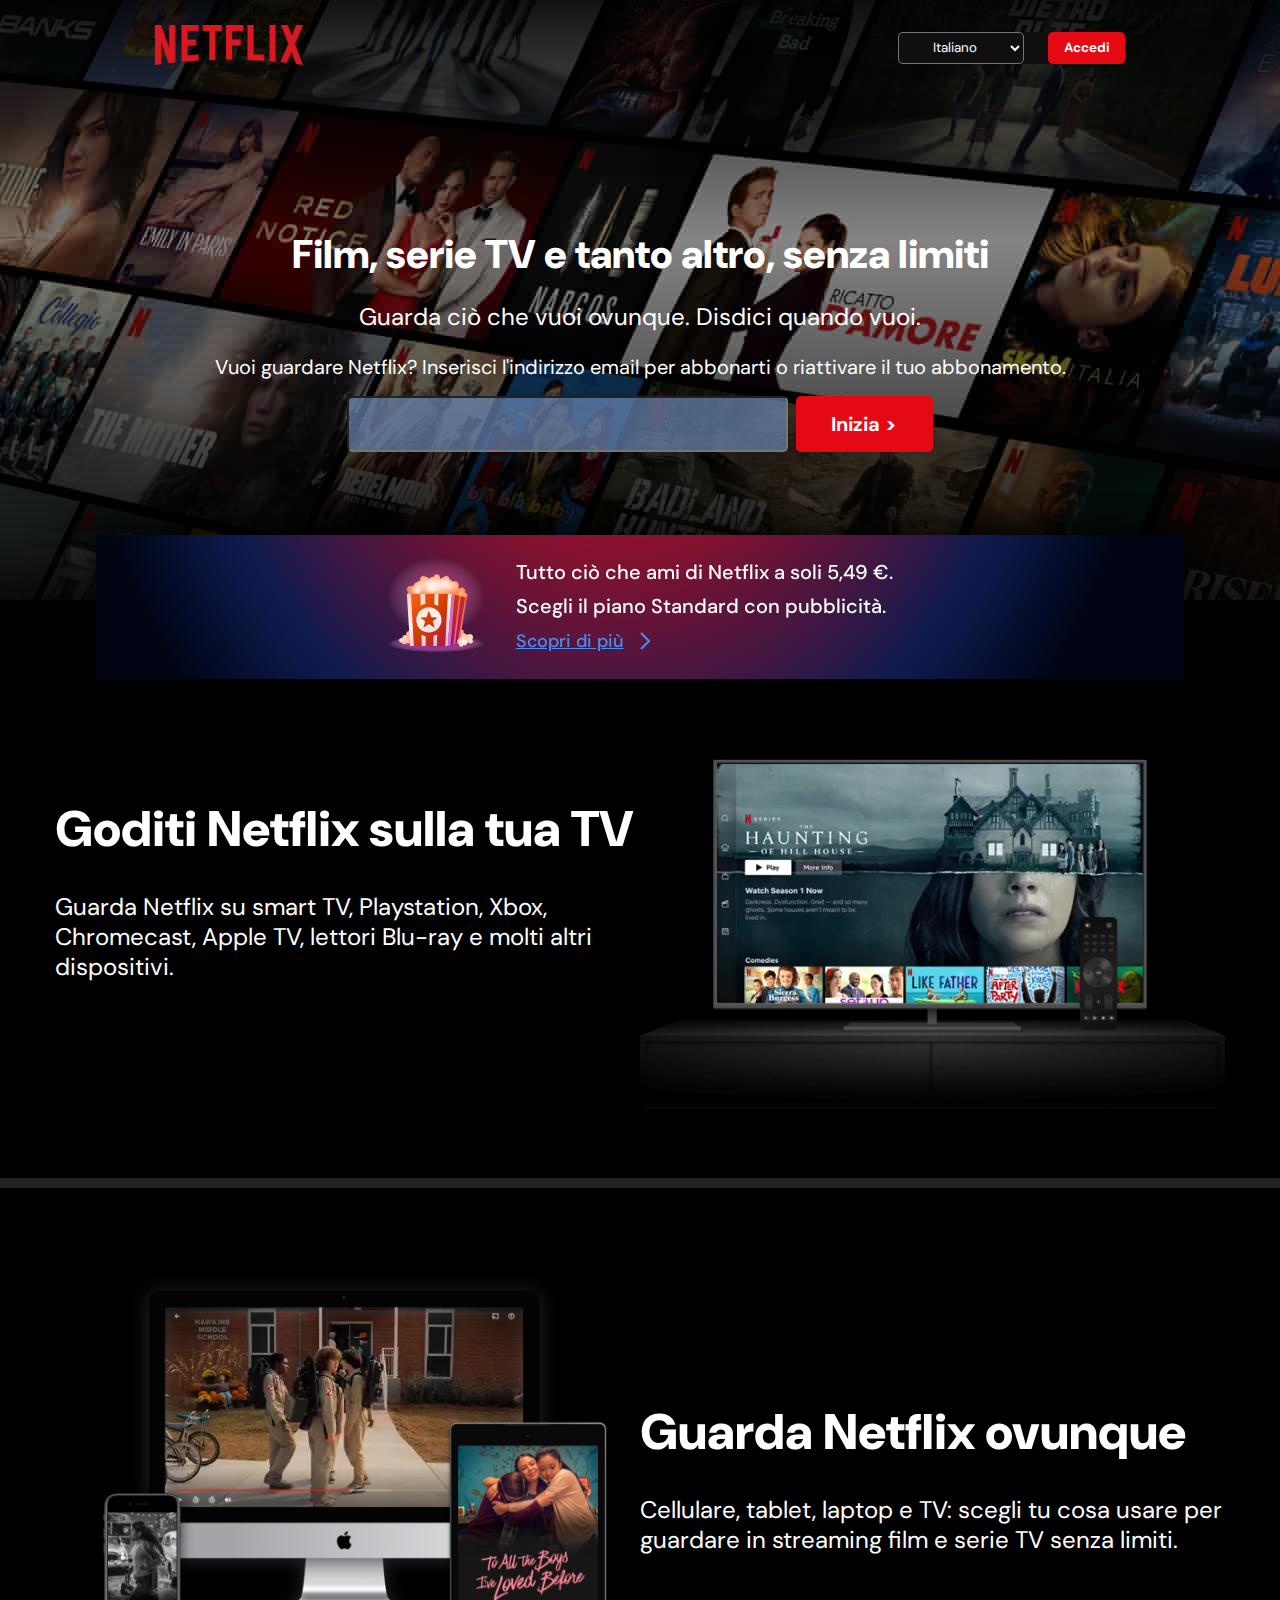
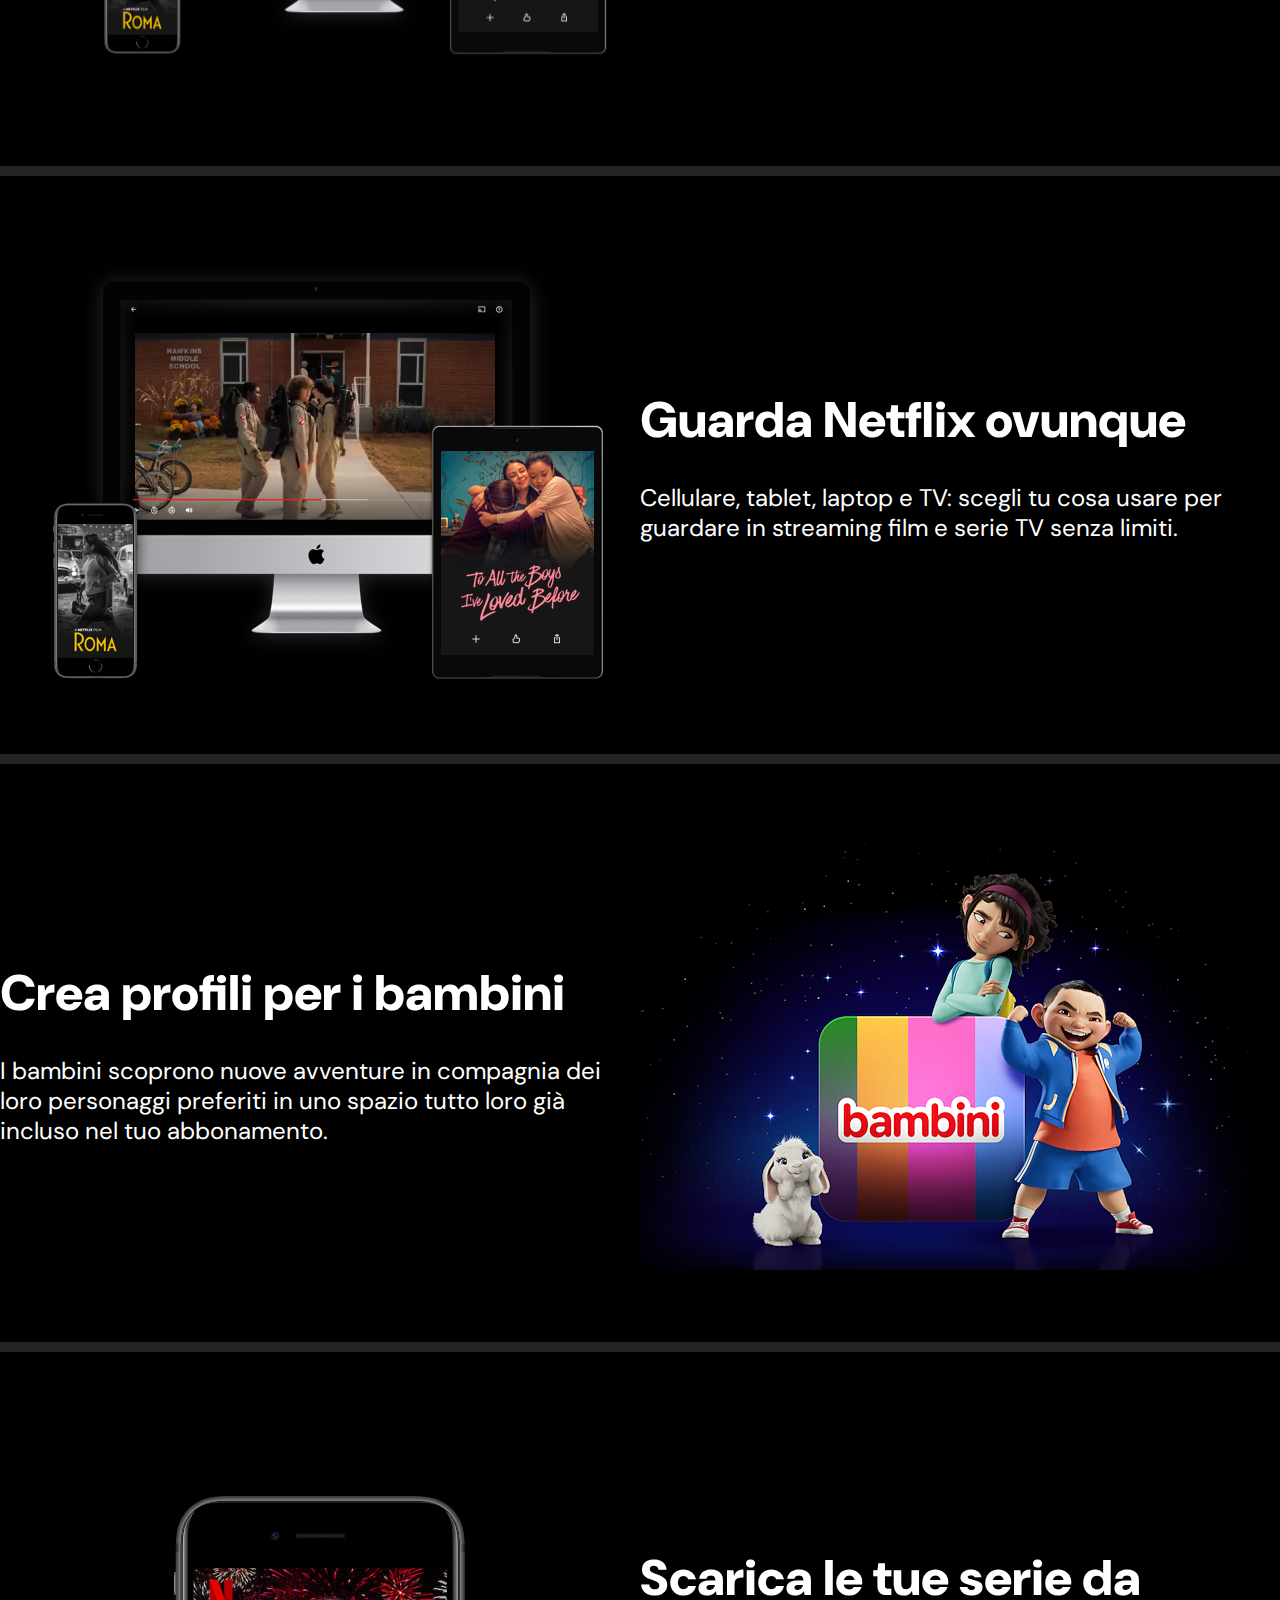
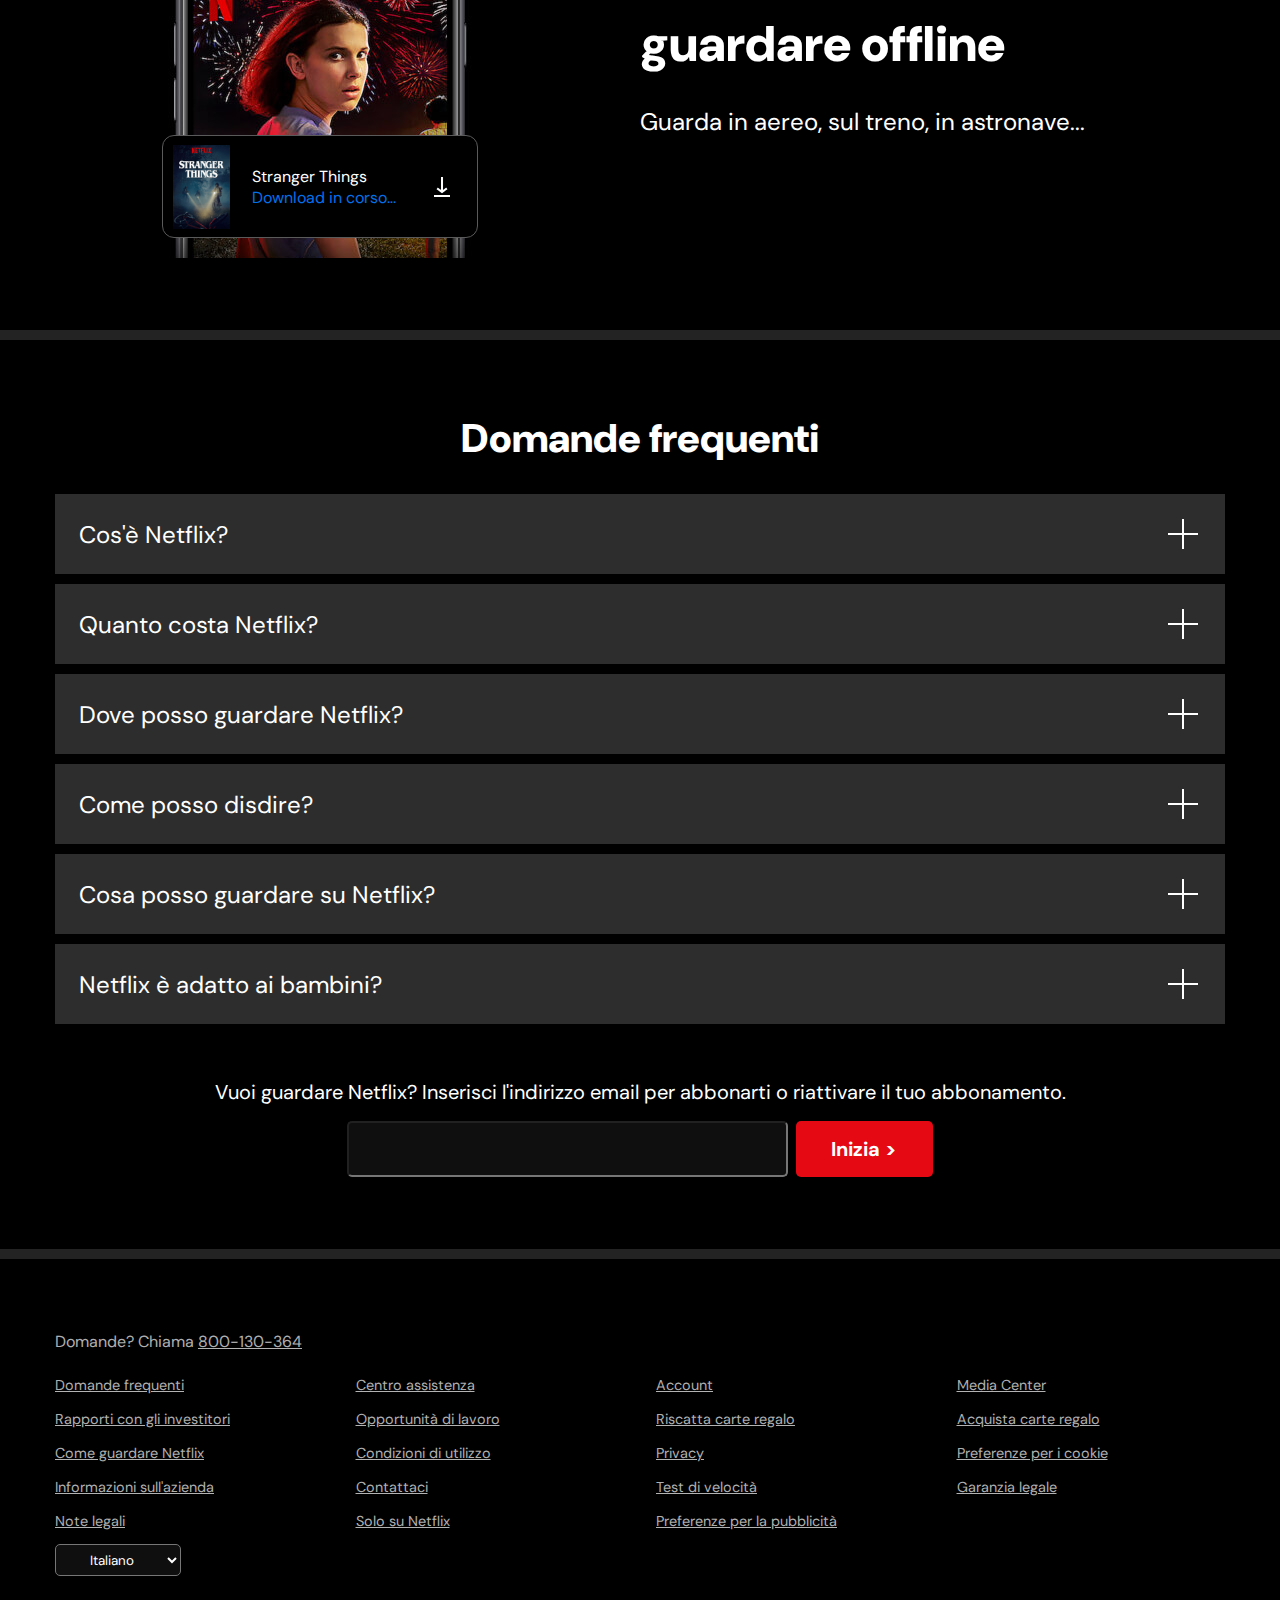
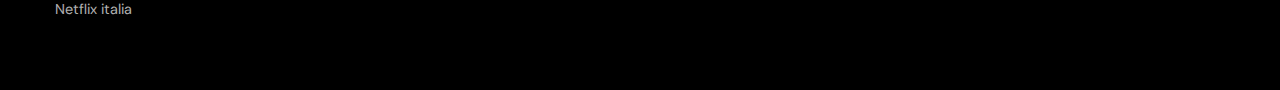
==== index.html @ 5d09c91f "Merge branch 'Develop' into gabriele" ====
<!DOCTYPE html>
<html lang="en">

<head>
  <meta charset="UTF-8" />
  <meta name="viewport" content="width=device-width, initial-scale=1.0" />
  <title>Document</title>
  <link rel="stylesheet" href="./css/index.css" />
  <link rel="stylesheet"
    href="https://fonts.googleapis.com/css2?family=Material+Symbols+Outlined:opsz,wght,FILL,GRAD@20..48,100..700,0..1,-50..200" />
</head>

<body>
  <header class="h600">
    <div class="overlay">
      <nav>
        <div class="nav row flex mAuto p-top transparent justify-center">
          <div class="container nav flex justify-between transparent">
            <div class="nav__logo transparent">
              <img src="./assets/imgs/Netflix_2015_logo.svg.png" alt="Logo" class="transparent" />
            </div>
            <div class="nav__btn-actions flex align-center transparent">
              <form action="" class="flex transparent bg-input">
                <div class="flex align-center">
                  <select name="language" id="lg"
                    class="txtWht form border-rounded select flex justify-center align-center bg-input">
                    <option class="bg-wht reverse-color" value="ita">
                      Italiano
                    </option>
                    <option class="bg-wht reverse-color" value="eng">
                      English
                    </option>
                  </select>
                </div>
                <button
                  class="btn-action primary-color txt-bold border-rounded txt-center flex align-center justify-center txtWht">
                  Accedi
                </button>
              </form>
            </div>
          </div>
        </div>
      </nav>

      <div class="row maxh">
        <div class="row transparent mbot60">
          <div class="row container flex column transparent txt-center container-title">
            <h1 class="transparent main-title">
              Film, serie TV e tanto altro, senza limiti
            </h1>
            <h3 class="transparent h3 mtop25">
              Guarda ciò che vuoi ovunque. Disdici quando vuoi.
            </h3>

            <div class="transparent">
              <p class="transparent p mtop25">
                Vuoi guardare Netflix? Inserisci l'indirizzo email per
                abbonarti o riattivare il tuo abbonamento.
              </p>
              <form action="" class="transparent flex justify-center mtop16">
                <input type="email" name="" class="input-mail border-rounded" />
                <button
                  class="button primary-color txt-bold border-rounded txt-center flex align-center justify-center txtWht">
                  Inizia >
                </button>
              </form>
            </div>
          </div>
        </div>
      </div>
    </div>
    <div class="banner">
      <svg width="96" height="96" fill="none">
        <path
          d="M48 95.213c26.51 0 48-3.875 48-8.656 0-4.78-21.49-8.655-48-8.655S0 81.777 0 86.557c0 4.78 21.49 8.656 48 8.656Z"
          fill="url(#a)"></path>
        <path
          d="M48 77.115c26.51 0 48-17.087 48-38.164C96 17.873 74.51.787 48 .787S0 17.874 0 38.95s21.49 38.164 48 38.164Z"
          fill="url(#b)"></path>
        <path fill-rule="evenodd" clip-rule="evenodd"
          d="M75.376 75.624a2.36 2.36 0 1 0-2.817 1.408c-.062.157-.107.32-.134.486a3.15 3.15 0 0 0-1.161 4.298 3.146 3.146 0 0 0 4.297 1.161 3.148 3.148 0 0 0 4.927 2.228 2.36 2.36 0 1 0 3.662-2.809 3.148 3.148 0 0 0-4.448-4.447 2.355 2.355 0 0 0-2.67-.669 2.365 2.365 0 0 0-1.656-1.656Zm-50.983 1.49c0 .31-.044.619-.134.915a4.328 4.328 0 1 1-3.256 7.922 2.743 2.743 0 0 1-1.724.606c-.477.001-.946-.123-1.36-.358a1.966 1.966 0 0 1-3.74-.569 2.36 2.36 0 1 1-.013-4.445 3.148 3.148 0 0 1 4.07-3.145 3.148 3.148 0 1 1 6.157-.925Z"
          fill="url(#c)"></path>
        <path fill-rule="evenodd" clip-rule="evenodd"
          d="M51.934 20.459c0 .388-.07.76-.198 1.102.234.114.452.256.65.422a3.146 3.146 0 0 1 3.102-1.498 3.147 3.147 0 0 1 5.888 1.646 3.154 3.154 0 0 1 1.953 1.498c.783.095 1.501.48 2.013 1.078a3.935 3.935 0 0 1 4.868 5.726c.559.375.983.918 1.212 1.552a3.148 3.148 0 0 1 5.26 3.445 3.147 3.147 0 1 1-3.08 4.701H24.392v-1.208a3.148 3.148 0 0 1-4.346-4.217 3.148 3.148 0 0 1 3.478-5.215 3.142 3.142 0 0 1 2.442-1.164 3.147 3.147 0 0 1 3.554-3.122 3.147 3.147 0 0 1 3.18-1.568 3.147 3.147 0 0 1 4.803-3.954 3.15 3.15 0 0 1 3.238 2.094c.41-.276.88-.45 1.371-.51a3.147 3.147 0 0 1 3.597-1.478 3.148 3.148 0 0 1 6.224.67Z"
          fill="url(#d)"></path>
        <path opacity="0.6" d="M46.033 36.984a7.475 7.475 0 1 0 0-14.951 7.475 7.475 0 0 0 0 14.95Z" fill="url(#e)">
        </path>
        <path opacity="0.6" d="M43.672 32.262a5.115 5.115 0 1 0 0-10.23 5.115 5.115 0 0 0 0 10.23Z" fill="url(#f)">
        </path>
        <path opacity="0.6" d="M42.098 36.197a5.115 5.115 0 1 0 0-10.23 5.115 5.115 0 0 0 0 10.23Z" fill="url(#g)">
        </path>
        <path opacity="0.6" d="M27.148 38.557a5.115 5.115 0 1 0 0-10.23 5.115 5.115 0 0 0 0 10.23Z" fill="url(#h)">
        </path>
        <path opacity="0.6" d="M30.295 36.197a5.115 5.115 0 1 0 0-10.23 5.115 5.115 0 0 0 0 10.23Z" fill="url(#i)">
        </path>
        <path opacity="0.6" d="M30.295 37.77a2.754 2.754 0 1 0 0-5.508 2.754 2.754 0 0 0 0 5.508Z" fill="url(#j)">
        </path>
        <path opacity="0.2" d="M73.574 36.197a2.754 2.754 0 1 0 0-5.508 2.754 2.754 0 0 0 0 5.508Z" fill="url(#k)">
        </path>
        <path opacity="0.2" d="M76.721 39.344a1.967 1.967 0 1 0 0-3.934 1.967 1.967 0 0 0 0 3.934Z" fill="url(#l)">
        </path>
        <path opacity="0.3" d="M72.787 40.131a3.541 3.541 0 1 0 0-7.082 3.541 3.541 0 0 0 0 7.082Z" fill="url(#m)">
        </path>
        <path opacity="0.2" d="M58.623 24.393a2.754 2.754 0 1 0 0-5.508 2.754 2.754 0 0 0 0 5.508Z" fill="url(#n)">
        </path>
        <path opacity="0.2" d="M48.393 21.246a1.967 1.967 0 1 0 0-3.935 1.967 1.967 0 0 0 0 3.935Z" fill="url(#o)">
        </path>
        <path opacity="0.2" d="M35.016 23.607a1.967 1.967 0 1 0 0-3.935 1.967 1.967 0 0 0 0 3.935Z" fill="url(#p)">
        </path>
        <path opacity="0.2" d="M61.77 33.05a5.115 5.115 0 1 0 0-10.23 5.115 5.115 0 0 0 0 10.23Z" fill="url(#q)"></path>
        <path opacity="0.6" d="M57.05 31.475a5.115 5.115 0 1 0 0-10.229 5.115 5.115 0 0 0 0 10.23Z" fill="url(#r)">
        </path>
        <path opacity="0.2" d="M59.41 33.836a5.115 5.115 0 1 0 0-10.23 5.115 5.115 0 0 0 0 10.23Z" fill="url(#s)">
        </path>
        <path d="M18.885 36.984h44.853l-3.935 51.934h-37.77l-3.148-51.934Z" fill="url(#t)"></path>
        <path d="m71.607 85.77-11.804 3.148 3.935-51.934 14.95 3.934-7.081 44.852Z" fill="url(#u)"></path>
        <path fill-rule="evenodd" clip-rule="evenodd"
          d="m46.33 47.333.254-10.35h-9.388l.104 9.84a16.418 16.418 0 0 0-4.664 1.825l-.327-11.664h-9.407l2.927 51.934h7.943l-.317-11.22a16.431 16.431 0 0 0 4.187 1.453l.105 9.767h7.558l.25-10.101a16.449 16.449 0 0 0 3.675-1.58l-.37 11.681h8.321l2.741-51.934h-9.417l-.388 12.237a16.47 16.47 0 0 0-3.788-1.888Zm16.078 40.89 2.95-.786 5.845-48.488-4.501-1.186-4.294 50.46Zm4.63-1.234 2.317-.618 7.838-45.846-4.375-1.152-5.78 47.616ZM53.507 62.95c0 6.953-5.636 12.59-12.59 12.59s-12.59-5.636-12.59-12.59 5.636-12.59 12.59-12.59 12.59 5.636 12.59 12.59Zm-7.172 6.795L44.64 64.26l4.108-3.047a.39.39 0 0 0-.2-.702 93.591 93.591 0 0 0-5.184-.274l-2.076-5.712a.394.394 0 0 0-.74 0l-2.076 5.712c-1.76.044-3.49.137-5.185.274a.39.39 0 0 0-.198.702l4.107 3.046-1.696 5.485a.394.394 0 0 0 .598.442l4.82-3.281 4.82 3.281a.394.394 0 0 0 .599-.441h-.001Z"
          fill="url(#v)"></path>
        <path opacity="0.4" d="M16.918 82.623a1.967 1.967 0 1 0 0-3.934 1.967 1.967 0 0 0 0 3.934Z" fill="url(#w)">
        </path>
        <path opacity="0.4" d="M13.77 84.984a1.967 1.967 0 1 0 0-3.935 1.967 1.967 0 0 0 0 3.935Z" fill="url(#x)">
        </path>
        <path opacity="0.4" d="M16.131 84.984a1.967 1.967 0 1 0 0-3.935 1.967 1.967 0 0 0 0 3.935Z" fill="url(#y)">
        </path>
        <path opacity="0.4" d="M19.279 86.557a1.967 1.967 0 1 0 0-3.934 1.967 1.967 0 0 0 0 3.934Z" fill="url(#z)">
        </path>
        <path opacity="0.4" d="M82.23 85.77a1.967 1.967 0 1 0 0-3.934 1.967 1.967 0 0 0 0 3.934Z" fill="url(#A)"></path>
        <path opacity="0.4" d="M81.836 82.623a2.36 2.36 0 1 0 0-4.721 2.36 2.36 0 0 0 0 4.721Z" fill="url(#B)"></path>
        <path opacity="0.4" d="M77.902 82.623a2.36 2.36 0 1 0 0-4.721 2.36 2.36 0 0 0 0 4.721Z" fill="url(#C)"></path>
        <path opacity="0.4" d="M75.147 81.836a2.754 2.754 0 1 0 0-5.508 2.754 2.754 0 0 0 0 5.508Z" fill="url(#D)">
        </path>
        <path opacity="0.4" d="M18.492 84.984a2.754 2.754 0 1 0 0-5.509 2.754 2.754 0 0 0 0 5.509Z" fill="url(#E)">
        </path>
        <path fill-rule="evenodd" clip-rule="evenodd"
          d="M73.967 79.475a2.361 2.361 0 0 1 2.36 2.361 3.148 3.148 0 1 1-.88 6.17 2.36 2.36 0 0 1-4.613-.92 2.755 2.755 0 0 1 .773-5.222v-.028a2.36 2.36 0 0 1 2.36-2.36Z"
          fill="url(#F)"></path>
        <defs>
          <radialGradient id="a" cx="0" cy="0" r="1" gradientUnits="userSpaceOnUse"
            gradientTransform="matrix(0 -8.70201 48.2567 0 48 86.604)">
            <stop offset="0.286" stop-color="#7D2889"></stop>
            <stop offset="0.724" stop-color="#FF66D9" stop-opacity="0.41"></stop>
            <stop offset="1" stop-color="#fff" stop-opacity="0"></stop>
          </radialGradient>
          <radialGradient id="b" cx="0" cy="0" r="1" gradientUnits="userSpaceOnUse"
            gradientTransform="matrix(0 -38.3681 48.2567 0 48 39.155)">
            <stop stop-color="#FFCA45"></stop>
            <stop offset="0.453" stop-color="#FF66D9" stop-opacity="0.36"></stop>
            <stop offset="1" stop-color="#fff" stop-opacity="0"></stop>
          </radialGradient>
          <radialGradient id="c" cx="0" cy="0" r="1" gradientUnits="userSpaceOnUse"
            gradientTransform="rotate(180 23.41 39.738) scale(37.7705)">
            <stop offset="0.432" stop-color="#FF8B54"></stop>
            <stop offset="0.76" stop-color="#FFBB8D"></stop>
            <stop offset="1" stop-color="#F9DDD1"></stop>
          </radialGradient>
          <radialGradient id="d" cx="0" cy="0" r="1" gradientUnits="userSpaceOnUse"
            gradientTransform="matrix(0 -10.623 28.257 0 47.607 27.934)">
            <stop offset="0.302" stop-color="#F9DDD1"></stop>
            <stop offset="0.674" stop-color="#FFBB8D"></stop>
            <stop offset="1" stop-color="#FF8B54"></stop>
          </radialGradient>
          <radialGradient id="e" cx="0" cy="0" r="1" gradientUnits="userSpaceOnUse"
            gradientTransform="rotate(90 8.042 37.99) scale(7.03568)">
            <stop offset="0.375" stop-color="#FFF4EB"></stop>
            <stop offset="1" stop-color="#FFF3EB" stop-opacity="0"></stop>
          </radialGradient>
          <radialGradient id="f" cx="0" cy="0" r="1" gradientUnits="userSpaceOnUse"
            gradientTransform="rotate(90 8.112 35.56) scale(4.81389)">
            <stop offset="0.375" stop-color="#FFF4EB"></stop>
            <stop offset="1" stop-color="#FFF3EB" stop-opacity="0"></stop>
          </radialGradient>
          <radialGradient id="g" cx="0" cy="0" r="1" gradientUnits="userSpaceOnUse"
            gradientTransform="rotate(90 5.358 36.74) scale(4.81389)">
            <stop offset="0.375" stop-color="#FFF4EB"></stop>
            <stop offset="1" stop-color="#FFF3EB" stop-opacity="0"></stop>
          </radialGradient>
          <radialGradient id="h" cx="0" cy="0" r="1" gradientUnits="userSpaceOnUse"
            gradientTransform="rotate(90 -3.298 30.445) scale(4.81389)">
            <stop offset="0.375" stop-color="#FFF4EB"></stop>
            <stop offset="1" stop-color="#FFF3EB" stop-opacity="0"></stop>
          </radialGradient>
          <radialGradient id="i" cx="0" cy="0" r="1" gradientUnits="userSpaceOnUse"
            gradientTransform="rotate(90 -.544 30.839) scale(4.81389)">
            <stop offset="0.375" stop-color="#FFF4EB"></stop>
            <stop offset="1" stop-color="#FFF3EB" stop-opacity="0"></stop>
          </radialGradient>
          <radialGradient id="j" cx="0" cy="0" r="1" gradientUnits="userSpaceOnUse"
            gradientTransform="rotate(90 -2.442 32.737) scale(2.59209)">
            <stop offset="0.375" stop-color="#FFF4EB"></stop>
            <stop offset="1" stop-color="#FFF3EB" stop-opacity="0"></stop>
          </radialGradient>
          <radialGradient id="k" cx="0" cy="0" r="1" gradientUnits="userSpaceOnUse"
            gradientTransform="rotate(90 19.985 53.59) scale(2.59209)">
            <stop offset="0.375" stop-color="#FFF4EB"></stop>
            <stop offset="1" stop-color="#FFF3EB" stop-opacity="0"></stop>
          </radialGradient>
          <radialGradient id="l" cx="0" cy="0" r="1" gradientUnits="userSpaceOnUse"
            gradientTransform="rotate(90 19.614 57.107) scale(1.85149)">
            <stop offset="0.375" stop-color="#FFF4EB"></stop>
            <stop offset="1" stop-color="#FFF3EB" stop-opacity="0"></stop>
          </radialGradient>
          <radialGradient id="m" cx="0" cy="0" r="1" gradientUnits="userSpaceOnUse"
            gradientTransform="rotate(90 17.994 54.792) scale(3.33269)">
            <stop offset="0.375" stop-color="#FFF4EB"></stop>
            <stop offset="1" stop-color="#FFF3EB" stop-opacity="0"></stop>
          </radialGradient>
          <radialGradient id="n" cx="0" cy="0" r="1" gradientUnits="userSpaceOnUse"
            gradientTransform="rotate(90 18.41 40.212) scale(2.59209)">
            <stop offset="0.375" stop-color="#FFF4EB"></stop>
            <stop offset="1" stop-color="#FFF3EB" stop-opacity="0"></stop>
          </radialGradient>
          <radialGradient id="o" cx="0" cy="0" r="1" gradientUnits="userSpaceOnUse"
            gradientTransform="rotate(90 14.5 33.894) scale(1.8515)">
            <stop offset="0.375" stop-color="#FFF4EB"></stop>
            <stop offset="1" stop-color="#FFF3EB" stop-opacity="0"></stop>
          </radialGradient>
          <radialGradient id="p" cx="0" cy="0" r="1" gradientUnits="userSpaceOnUse"
            gradientTransform="rotate(90 6.63 28.386) scale(1.85149)">
            <stop offset="0.375" stop-color="#FFF4EB"></stop>
            <stop offset="1" stop-color="#FFF3EB" stop-opacity="0"></stop>
          </radialGradient>
          <radialGradient id="q" cx="0" cy="0" r="1" gradientUnits="userSpaceOnUse"
            gradientTransform="rotate(90 16.768 45.003) scale(4.81389)">
            <stop offset="0.375" stop-color="#FFF4EB"></stop>
            <stop offset="1" stop-color="#FFF3EB" stop-opacity="0"></stop>
          </radialGradient>
          <radialGradient id="r" cx="0" cy="0" r="1" gradientUnits="userSpaceOnUse"
            gradientTransform="rotate(90 15.194 41.855) scale(4.81389)">
            <stop offset="0.375" stop-color="#FFF4EB"></stop>
            <stop offset="1" stop-color="#FFF3EB" stop-opacity="0"></stop>
          </radialGradient>
          <radialGradient id="s" cx="0" cy="0" r="1" gradientUnits="userSpaceOnUse"
            gradientTransform="rotate(90 15.194 44.216) scale(4.81389)">
            <stop offset="0.375" stop-color="#FFF4EB"></stop>
            <stop offset="1" stop-color="#FFF3EB" stop-opacity="0"></stop>
          </radialGradient>
          <radialGradient id="w" cx="0" cy="0" r="1" gradientUnits="userSpaceOnUse"
            gradientTransform="rotate(90 -31.927 48.845) scale(1.8515)">
            <stop offset="0.375" stop-color="#F9DDD1"></stop>
            <stop offset="1" stop-color="#FFF3EB" stop-opacity="0"></stop>
          </radialGradient>
          <radialGradient id="x" cx="0" cy="0" r="1" gradientUnits="userSpaceOnUse"
            gradientTransform="rotate(90 -34.681 48.452) scale(1.8515)">
            <stop offset="0.375" stop-color="#F9DDD1"></stop>
            <stop offset="1" stop-color="#FFF3EB" stop-opacity="0"></stop>
          </radialGradient>
          <radialGradient id="y" cx="0" cy="0" r="1" gradientUnits="userSpaceOnUse"
            gradientTransform="rotate(90 -33.5 49.632) scale(1.8515)">
            <stop offset="0.375" stop-color="#F9DDD1"></stop>
            <stop offset="1" stop-color="#FFF3EB" stop-opacity="0"></stop>
          </radialGradient>
          <radialGradient id="z" cx="0" cy="0" r="1" gradientUnits="userSpaceOnUse"
            gradientTransform="rotate(90 -32.714 51.993) scale(1.85149)">
            <stop offset="0.375" stop-color="#F9DDD1"></stop>
            <stop offset="1" stop-color="#FFF3EB" stop-opacity="0"></stop>
          </radialGradient>
          <radialGradient id="A" cx="0" cy="0" r="1" gradientUnits="userSpaceOnUse"
            gradientTransform="rotate(90 -.845 83.075) scale(1.85149)">
            <stop offset="0.375" stop-color="#F9DDD1"></stop>
            <stop offset="1" stop-color="#FFF3EB" stop-opacity="0"></stop>
          </radialGradient>
          <radialGradient id="B" cx="0" cy="0" r="1" gradientUnits="userSpaceOnUse"
            gradientTransform="rotate(90 .718 81.118) scale(2.2218)">
            <stop offset="0.375" stop-color="#F9DDD1"></stop>
            <stop offset="1" stop-color="#FFF3EB" stop-opacity="0"></stop>
          </radialGradient>
          <radialGradient id="C" cx="0" cy="0" r="1" gradientUnits="userSpaceOnUse"
            gradientTransform="rotate(90 -1.25 79.151) scale(2.2218)">
            <stop offset="0.375" stop-color="#F9DDD1"></stop>
            <stop offset="1" stop-color="#FFF3EB" stop-opacity="0"></stop>
          </radialGradient>
          <radialGradient id="D" cx="0" cy="0" r="1" gradientUnits="userSpaceOnUse"
            gradientTransform="rotate(90 -2.048 77.196) scale(2.5921)">
            <stop offset="0.375" stop-color="#F9DDD1"></stop>
            <stop offset="1" stop-color="#FFF3EB" stop-opacity="0"></stop>
          </radialGradient>
          <radialGradient id="E" cx="0" cy="0" r="1" gradientUnits="userSpaceOnUse"
            gradientTransform="rotate(90 -31.95 50.442) scale(2.5921)">
            <stop offset="0.375" stop-color="#F9DDD1"></stop>
            <stop offset="1" stop-color="#FFF3EB" stop-opacity="0"></stop>
          </radialGradient>
          <radialGradient id="F" cx="0" cy="0" r="1" gradientUnits="userSpaceOnUse"
            gradientTransform="rotate(111.038 9.116 68.506) scale(5.48002)">
            <stop stop-color="#FDF7F2"></stop>
            <stop offset="1" stop-color="#FFD8BD"></stop>
          </radialGradient>
          <linearGradient id="t" x1="59.803" y1="88.918" x2="33.764" y2="21.046" gradientUnits="userSpaceOnUse">
            <stop stop-color="#E0B1CC"></stop>
            <stop offset="0.431" stop-color="#FFF1F1"></stop>
            <stop offset="1" stop-color="#FFC9A5"></stop>
          </linearGradient>
          <linearGradient id="u" x1="59.803" y1="53.115" x2="83.41" y2="53.115" gradientUnits="userSpaceOnUse">
            <stop stop-color="#D16AE9"></stop>
            <stop offset="1" stop-color="#FF661D"></stop>
          </linearGradient>
          <linearGradient id="v" x1="18.111" y1="36.984" x2="75.136" y2="85.621" gradientUnits="userSpaceOnUse">
            <stop stop-color="#FF661D"></stop>
            <stop offset="0.5" stop-color="#CE3A00"></stop>
            <stop offset="1" stop-color="#A60A5E"></stop>
          </linearGradient>
        </defs>
      </svg>
      <div class="text">
        <p>Tutto ciò che ami di Netflix a soli 5,49 €.</p>
        <p id="specific">Scegli il piano Standard con pubblicità.</p>
        <button role="link">
          Scopri di più<svg width="24" height="24" viewBox="0 0 24 24" fill="none" xmlns="http://www.w3.org/2000/svg"
            data-mirrorinrtl="true" class="default-ltr-cache-4z3qvp e1svuwfo1" data-name="ChevronRight"
            aria-hidden="true">
            <path fill-rule="evenodd" clip-rule="evenodd"
              d="M15.5859 12L8.29303 19.2928L9.70725 20.7071L17.7072 12.7071C17.8948 12.5195 18.0001 12.2652 18.0001 12C18.0001 11.7347 17.8948 11.4804 17.7072 11.2928L9.70724 3.29285L8.29303 4.70706L15.5859 12Z"
              fill="currentColor"></path>
          </svg>
        </button>
      </div>
    </div>
  </header>
    <div class="row flex column justify-center align-center">
      <div class="row container section flex-mobile">
        <div class="box flex column justify-center align-center">
          <div class="box__title">
            <h2 class="main-title">Goditi Netflix sulla tua TV</h2>
            <p class="h3 mtop16">
              Guarda Netflix su smart TV, Playstation, Xbox, Chromecast, Apple
              TV, lettori Blu-ray e molti altri dispositivi.
            </p>
          </div>
        </div>
        <div class="box transparent">
          <img
            src="./assets/imgs/tv.png"
            alt="tv image"
            class="box__img transparent"
          />
          <div
            class="box__video v1 flex justify-center align-center transparent"
          >
            <video src="./assets/video/video-tv-0819.m4v" muted autoplay loop></video>
          </div>
        </div>
      </div>
      <div class="divider"></div>
      <div class="row container section">
        <div class="box transparent">
          <img
            src="./assets/imgs/device-pile.png"
            alt="device image"
            class="box__img"
          />
          <div class="box__video v2 flex justify-center align-center">
            <video src="./assets/video/video-devices.m4v" muted autoplay loop></video>
          </div>
        </div>
        <div class="box flex column justify-center align-center">
          <div class="box__title">
            <h2 class="main-title">Guarda Netflix ovunque</h2>
            <p class="h3 mtop16">
              Cellulare, tablet, laptop e TV: scegli tu cosa usare per guardare
              in streaming film e serie TV senza limiti.
            </p>
          </div>
        </div>
      </div>
    </div>
    <div class="divider"></div>
    <div class="row container section">
      <div class="box transparent">
        <img src="./assets/imgs/device-pile.png" alt="device image" class="box__img" />
        <div class="box__video v2 flex justify-center align-center">
          <video src="./assets/video/video-devices.m4v" autoplay loop></video>
        </div>
      </div>
      <div class="box flex column justify-center align-center">
        <div class="box__title">
          <h2 class="main-title">Guarda Netflix ovunque</h2>
          <p class="h3 mtop16">
            Cellulare, tablet, laptop e TV: scegli tu cosa usare per guardare
            in streaming film e serie TV senza limiti.
          </p>
        </div>
      </div>
    </div>
    <div class="divider"></div>
    <div class="row container section">
      <div class="box flex column justify-center align-center">
        <div class="box__title">
          <h2 class="main-title">Crea profili per i bambini</h2>
          <p class="h3 mtop16">
            I bambini scoprono nuove avventure in compagnia dei loro
            personaggi preferiti in uno spazio tutto loro già incluso nel tuo
            abbonamento.
          </p>
        </div>
      </div>
      <div class="box box__img3"></div>
    </div>
    <div class="divider"></div>
    <div class="row container section">
      <div class="box box__img4 flex column justify-end align-center">
        <div class="box__download black flex justify-between align-center">
          <img src="./assets/imgs/boxshot.png" alt="boxshot" width="57px" height="84px" />
          <div class="box__titles">
            <p class="color-wht">Stranger Things</p>
            <p class="blue">Download in corso...</p>
          </div>
          <img width="50px" height="50px" src="./assets/video/download-icon.gif" />
        </div>
      </div>
      <div class="box flex column justify-center align-center">
        <div class="box__title">
          <h2 class="main-title">Scarica le tue serie da guardare offline</h2>
          <p class="h3 mtop16">Guarda in aereo, sul treno, in astronave...</p>
        </div>
      </div>
    </div>
    <div class="divider"></div>
  </div>
  <div class="row maxh">
    <div class="row section flex column justify-center align-center">
      <div class="row container flex column txt-center">
        <h2 class="main-title">Domande frequenti</h2>
        <div class="faq">
          <ul class="w100">
            <li>
              <p class="color-wht">Cos'è Netflix?</p>
              <svg class="color-wht" width="36" height="36" viewBox="0 0 36 36" fill="none"
                xmlns="http://www.w3.org/2000/svg" class="elj7tfr3 e164gv2o4 default-ltr-cache-l7vm9h e1svuwfo1"
                data-name="Plus" alt="">
                <path fill-rule="evenodd" clip-rule="evenodd" d="M17 17V3H19V17H33V19H19V33H17V19H3V17H17Z"
                  fill="currentColor"></path>
              </svg>
            </li>
            <li>
              <p class="color-wht">Quanto costa Netflix?</p>
              <svg class="color-wht" width="36" height="36" viewBox="0 0 36 36" fill="none"
                xmlns="http://www.w3.org/2000/svg" class="elj7tfr3 e164gv2o4 default-ltr-cache-l7vm9h e1svuwfo1"
                data-name="Plus" alt="">
                <path fill-rule="evenodd" clip-rule="evenodd" d="M17 17V3H19V17H33V19H19V33H17V19H3V17H17Z"
                  fill="currentColor"></path>
              </svg>
            </li>
            <li>
              <p class="color-wht">Dove posso guardare Netflix?</p>
              <svg class="color-wht" width="36" height="36" viewBox="0 0 36 36" fill="none"
                xmlns="http://www.w3.org/2000/svg" class="elj7tfr3 e164gv2o4 default-ltr-cache-l7vm9h e1svuwfo1"
                data-name="Plus" alt="">
                <path fill-rule="evenodd" clip-rule="evenodd" d="M17 17V3H19V17H33V19H19V33H17V19H3V17H17Z"
                  fill="currentColor"></path>
              </svg>
            </li>
            <li>
              <p class="color-wht">Come posso disdire?</p>
              <svg class="color-wht" width="36" height="36" viewBox="0 0 36 36" fill="none"
                xmlns="http://www.w3.org/2000/svg" class="elj7tfr3 e164gv2o4 default-ltr-cache-l7vm9h e1svuwfo1"
                data-name="Plus" alt="">
                <path fill-rule="evenodd" clip-rule="evenodd" d="M17 17V3H19V17H33V19H19V33H17V19H3V17H17Z"
                  fill="currentColor"></path>
              </svg>
            </li>
            <li>
              <p class="color-wht">Cosa posso guardare su Netflix?</p>
              <svg class="color-wht" width="36" height="36" viewBox="0 0 36 36" fill="none"
                xmlns="http://www.w3.org/2000/svg" class="elj7tfr3 e164gv2o4 default-ltr-cache-l7vm9h e1svuwfo1"
                data-name="Plus" alt="">
                <path fill-rule="evenodd" clip-rule="evenodd" d="M17 17V3H19V17H33V19H19V33H17V19H3V17H17Z"
                  fill="currentColor"></path>
              </svg>
            </li>
            <li>
              <p class="color-wht">Netflix è adatto ai bambini?</p>
              <svg class="color-wht" width="36" height="36" viewBox="0 0 36 36" fill="none"
                xmlns="http://www.w3.org/2000/svg" class="elj7tfr3 e164gv2o4 default-ltr-cache-l7vm9h e1svuwfo1"
                data-name="Plus" alt="">
                <path fill-rule="evenodd" clip-rule="evenodd" d="M17 17V3H19V17H33V19H19V33H17V19H3V17H17Z"
                  fill="currentColor"></path>
              </svg>
            </li>
          </ul>
        </div>
        <div class="row container flex txt-center mtop45">
          <form action="" class="flex column justify-center">
            <p class="p">
              Vuoi guardare Netflix? Inserisci l'indirizzo email per abbonarti
              o riattivare il tuo abbonamento.
            </p>
            <div class="flex justify-center w100 mtop16 form-btn">
              <input type="email" name="" class="input-mail border-rounded fpSize bg-input" />
              <button
                class="button primary-color txt-bold border-rounded txt-center flex align-center justify-center txtWht">
                Inizia >
              </button>
            </div>
          </form>
        </div>
      </div>
    </div>
  </div>
  <div class="divider"></div>
  <footer class="row container section flex column align-center">
    <div class="row container flex column">
      <div class="support_number">
        <p>Domande? Chiama <a href="#">800-130-364</a></p>
      </div>
      <div class="footer_links">
        <ul>
          <li><a href="#">Domande frequenti</a></li>
          <li><a href="#">Rapporti con gli investitori</a></li>
          <li><a href="#">Come guardare Netflix</a></li>
          <li><a href="#">Informazioni sull'azienda </a></li>
          <li><a href="#">Note legali</a></li>
        </ul>
        <ul>
          <li><a href="#">Centro assistenza</a></li>
          <li><a href="#">Opportunità di lavoro</a></li>
          <li><a href="#">Condizioni di utilizzo</a></li>
          <li><a href="#">Contattaci</a></li>
          <li><a href="#">Solo su Netflix</a></li>
        </ul>
        <ul>
          <li><a href="#">Account</a></li>
          <li><a href="#">Riscatta carte regalo</a></li>
          <li><a href="#">Privacy</a></li>
          <li><a href="#">Test di velocità</a></li>
          <li><a href="#">Preferenze per la pubblicità</a></li>
        </ul>
        <ul>
          <li><a href="#">Media Center</a></li>
          <li><a href="#">Acquista carte regalo</a></li>
          <li><a href="#">Preferenze per i cookie</a></li>
          <li><a href="#">Garanzia legale</a></li>
        </ul>
      </div>
      <div class="lang_selector">
        <select name="language" id="lg"
          class="txtWht form border-rounded select flex justify-center align-center bg-input">
          <option class="bg-wht reverse-color" value="ita" selected>
            Italiano
          </option>
          <option class="bg-wht reverse-color" value="eng">English</option>
        </select>
      </div>
      <div class="netflix_tag">Netflix italia</div>
    </div>
  </footer>
</body>

</html>
---- css/index.css ----
@import url("./template/root.css");
@import url("./template/utility.css");
@import url("./template/main.css");



/* Components */

@import url("./template/components/navbar.css");
@import url("./template/components/header.css");
@import url("./template/components/sections.css");
@import url("./template/components/faq.css");
@import url("./template/components/footer.css");
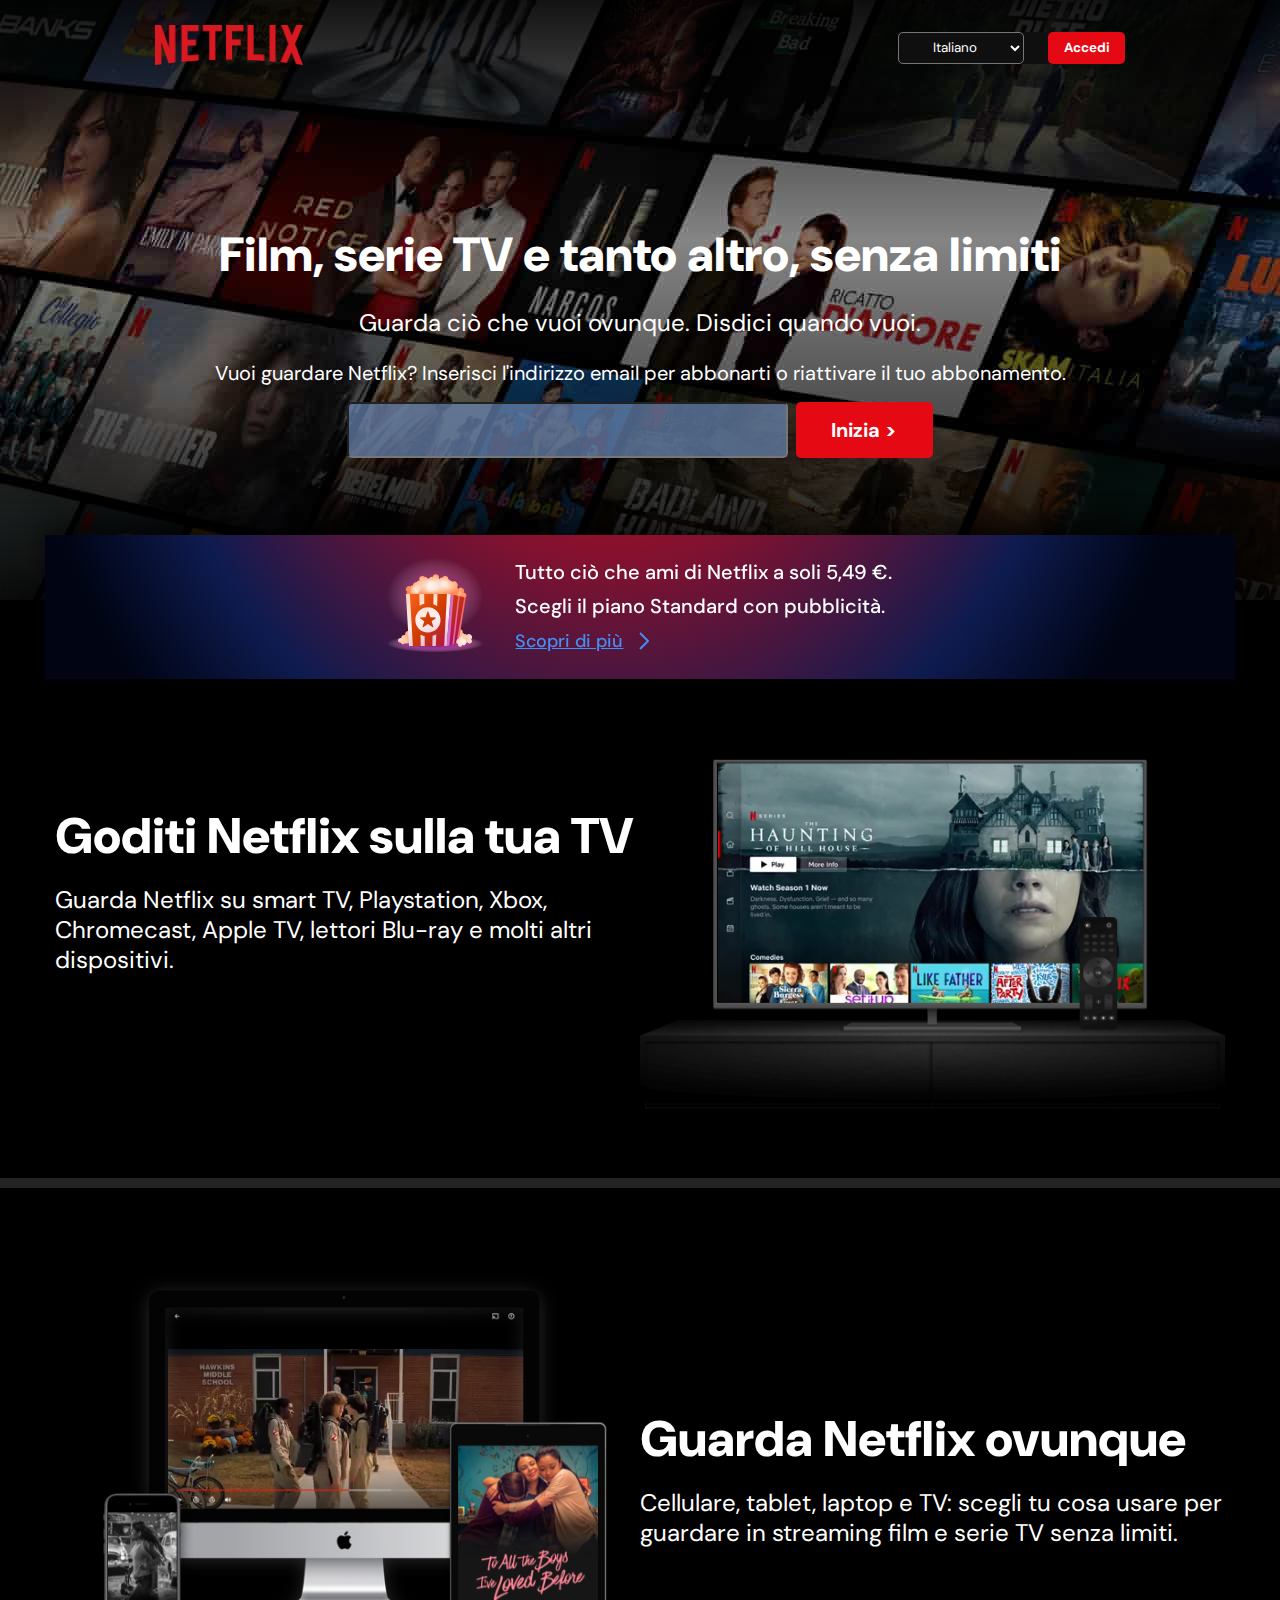
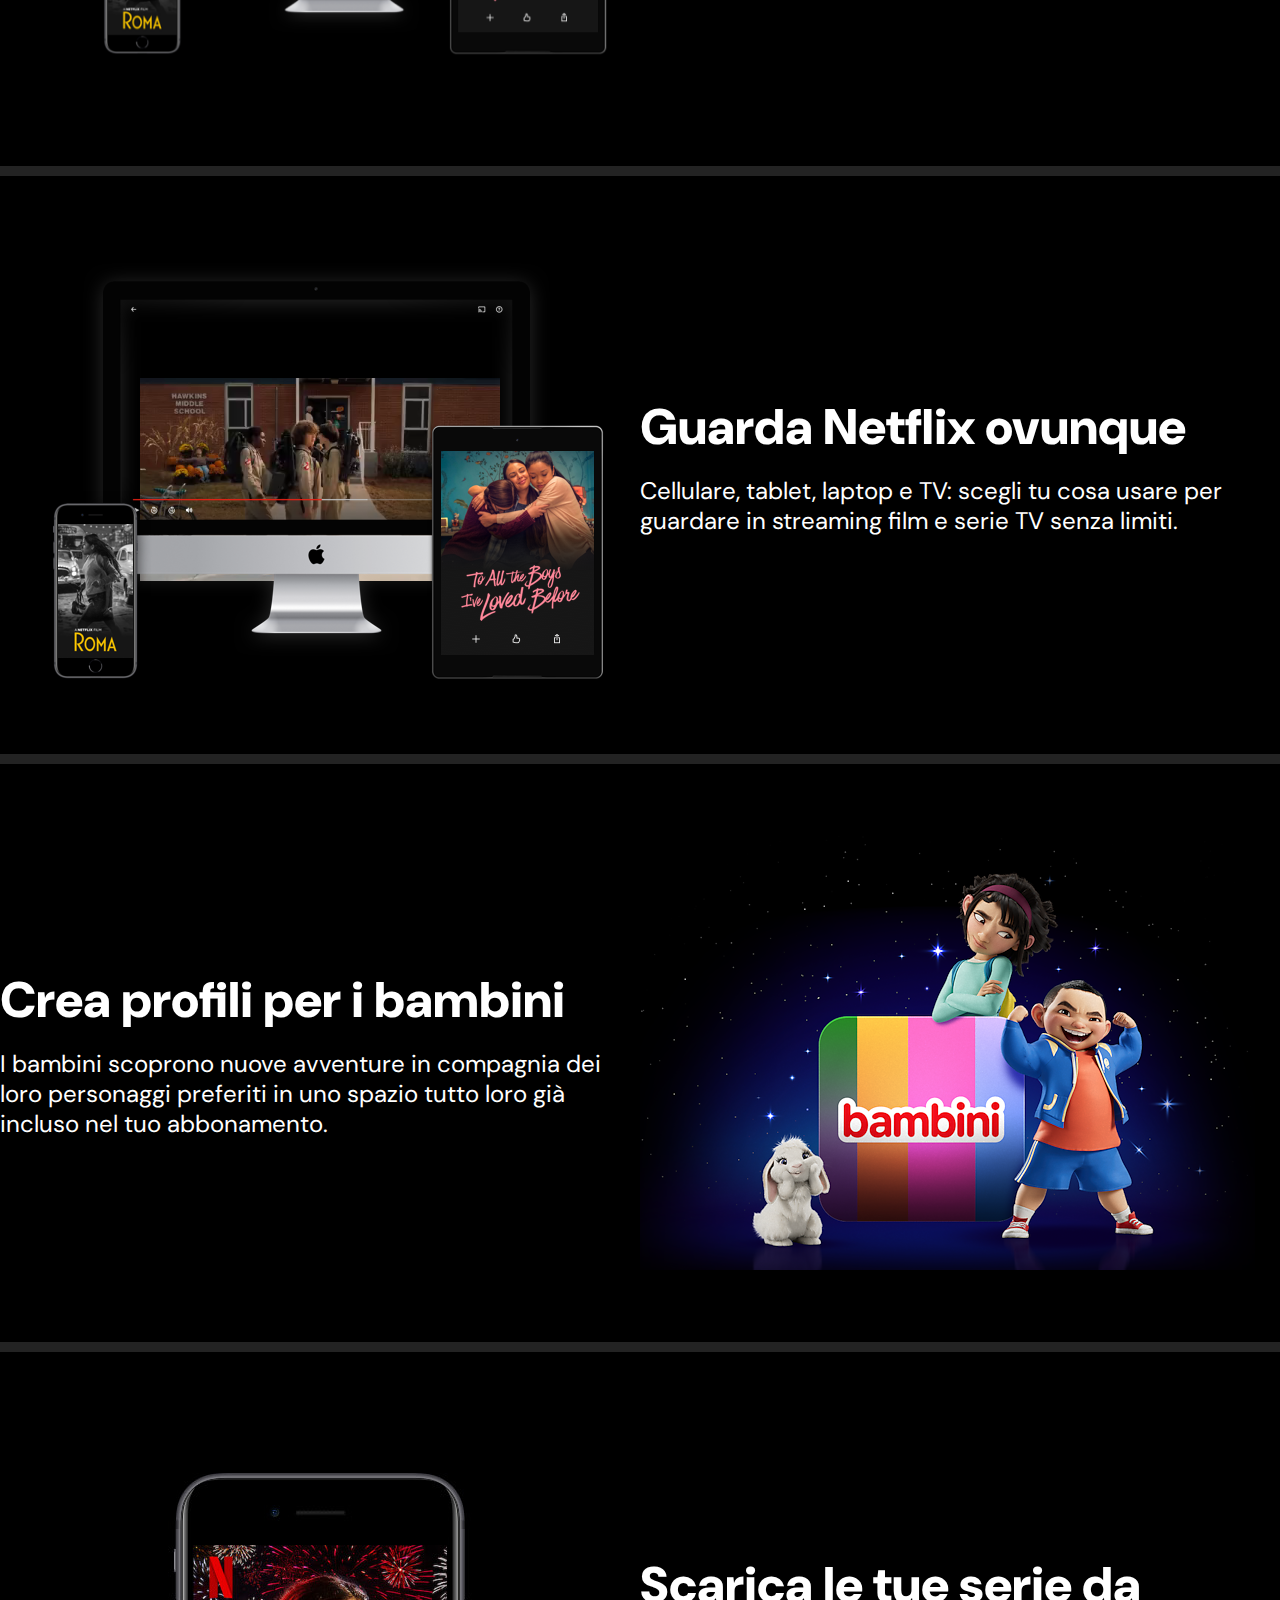
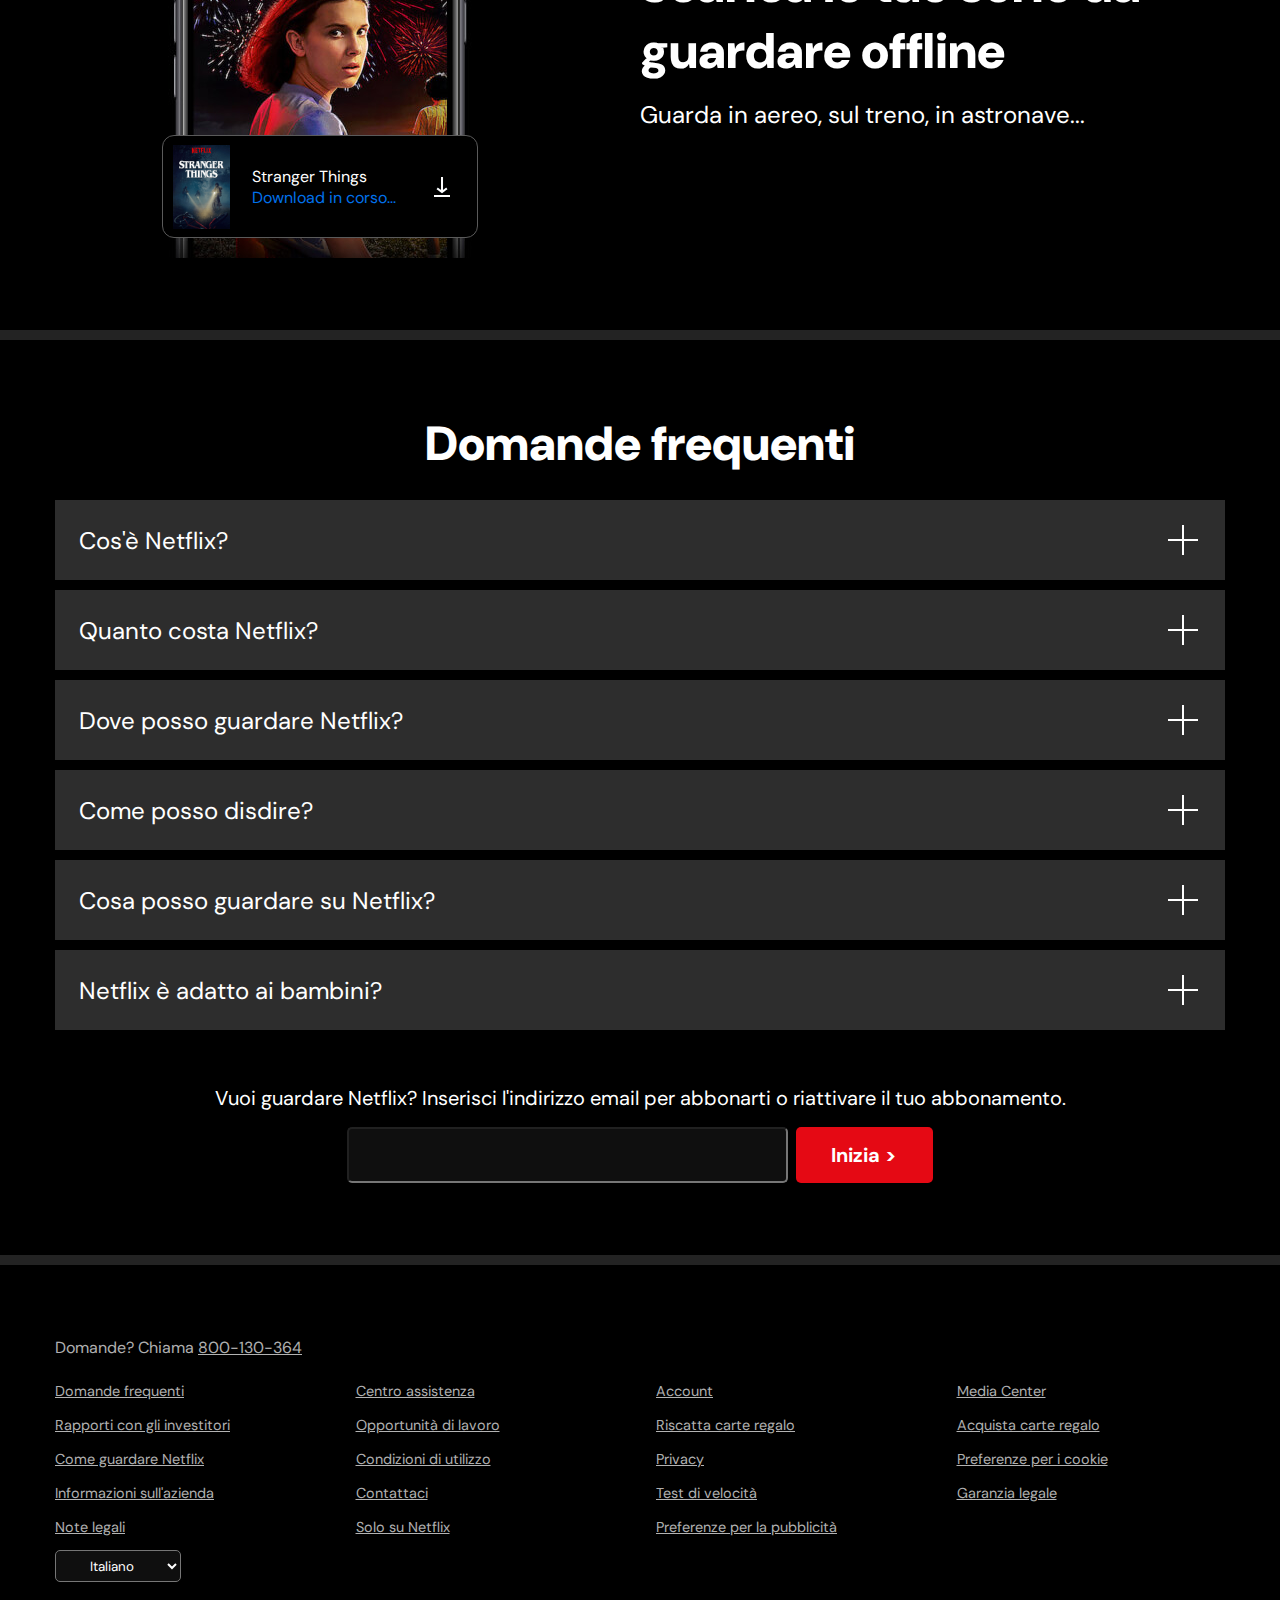
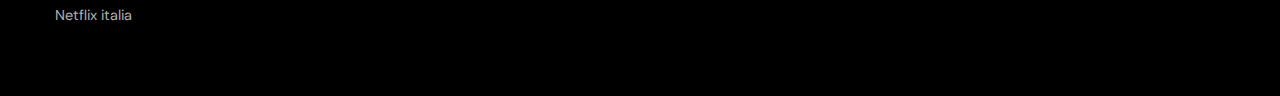
==== commit a3fa7f31: "upgraded media queries" ====
--- a/index.html
+++ b/index.html
@@ -316,50 +316,21 @@
       </div>
     </div>
   </header>
-    <div class="row flex column justify-center align-center">
-      <div class="row container section flex-mobile">
-        <div class="box flex column justify-center align-center">
-          <div class="box__title">
-            <h2 class="main-title">Goditi Netflix sulla tua TV</h2>
-            <p class="h3 mtop16">
-              Guarda Netflix su smart TV, Playstation, Xbox, Chromecast, Apple
-              TV, lettori Blu-ray e molti altri dispositivi.
-            </p>
-          </div>
-        </div>
-        <div class="box transparent">
-          <img
-            src="./assets/imgs/tv.png"
-            alt="tv image"
-            class="box__img transparent"
-          />
-          <div
-            class="box__video v1 flex justify-center align-center transparent"
-          >
-            <video src="./assets/video/video-tv-0819.m4v" muted autoplay loop></video>
-          </div>
-        </div>
-      </div>
-      <div class="divider"></div>
-      <div class="row container section">
-        <div class="box transparent">
-          <img
-            src="./assets/imgs/device-pile.png"
-            alt="device image"
-            class="box__img"
-          />
-          <div class="box__video v2 flex justify-center align-center">
-            <video src="./assets/video/video-devices.m4v" muted autoplay loop></video>
-          </div>
-        </div>
-        <div class="box flex column justify-center align-center">
-          <div class="box__title">
-            <h2 class="main-title">Guarda Netflix ovunque</h2>
-            <p class="h3 mtop16">
-              Cellulare, tablet, laptop e TV: scegli tu cosa usare per guardare
-              in streaming film e serie TV senza limiti.
-            </p>
-          </div>
+  <div class="row flex column justify-center align-center">
+    <div class="row container section flex-mobile">
+      <div class="box flex column justify-center align-center">
+        <div class="box__title">
+          <h2 class="main-title">Goditi Netflix sulla tua TV</h2>
+          <p class="h3 mtop16">
+            Guarda Netflix su smart TV, Playstation, Xbox, Chromecast, Apple
+            TV, lettori Blu-ray e molti altri dispositivi.
+          </p>
+        </div>
+      </div>
+      <div class="box transparent">
+        <img src="./assets/imgs/tv.png" alt="tv image" class="box__img transparent" />
+        <div class="box__video v1 flex justify-center align-center transparent">
+          <video src="./assets/video/video-tv-0819.m4v" muted autoplay loop></video>
         </div>
       </div>
     </div>
@@ -368,7 +339,7 @@
       <div class="box transparent">
         <img src="./assets/imgs/device-pile.png" alt="device image" class="box__img" />
         <div class="box__video v2 flex justify-center align-center">
-          <video src="./assets/video/video-devices.m4v" autoplay loop></video>
+          <video src="./assets/video/video-devices.m4v" muted autoplay loop></video>
         </div>
       </div>
       <div class="box flex column justify-center align-center">
@@ -381,46 +352,65 @@
         </div>
       </div>
     </div>
-    <div class="divider"></div>
-    <div class="row container section">
-      <div class="box flex column justify-center align-center">
-        <div class="box__title">
-          <h2 class="main-title">Crea profili per i bambini</h2>
-          <p class="h3 mtop16">
-            I bambini scoprono nuove avventure in compagnia dei loro
-            personaggi preferiti in uno spazio tutto loro già incluso nel tuo
-            abbonamento.
-          </p>
-        </div>
-      </div>
-      <div class="box box__img3"></div>
-    </div>
-    <div class="divider"></div>
-    <div class="row container section">
-      <div class="box box__img4 flex column justify-end align-center">
-        <div class="box__download black flex justify-between align-center">
-          <img src="./assets/imgs/boxshot.png" alt="boxshot" width="57px" height="84px" />
-          <div class="box__titles">
-            <p class="color-wht">Stranger Things</p>
-            <p class="blue">Download in corso...</p>
-          </div>
-          <img width="50px" height="50px" src="./assets/video/download-icon.gif" />
-        </div>
-      </div>
-      <div class="box flex column justify-center align-center">
-        <div class="box__title">
-          <h2 class="main-title">Scarica le tue serie da guardare offline</h2>
-          <p class="h3 mtop16">Guarda in aereo, sul treno, in astronave...</p>
-        </div>
-      </div>
-    </div>
-    <div class="divider"></div>
+  </div>
+  <div class="divider"></div>
+  <div class="row container section">
+    <div class="box transparent">
+      <img src="./assets/imgs/device-pile.png" alt="device image" class="box__img" />
+      <div class="box__video v2 flex justify-center align-center">
+        <video src="./assets/video/video-devices.m4v" autoplay loop></video>
+      </div>
+    </div>
+    <div class="box flex column justify-center align-center">
+      <div class="box__title">
+        <h2 class="main-title">Guarda Netflix ovunque</h2>
+        <p class="h3 mtop16">
+          Cellulare, tablet, laptop e TV: scegli tu cosa usare per guardare
+          in streaming film e serie TV senza limiti.
+        </p>
+      </div>
+    </div>
+  </div>
+  <div class="divider"></div>
+  <div class="row container section">
+    <div class="box flex column justify-center align-center">
+      <div class="box__title">
+        <h2 class="main-title">Crea profili per i bambini</h2>
+        <p class="h3 mtop16">
+          I bambini scoprono nuove avventure in compagnia dei loro
+          personaggi preferiti in uno spazio tutto loro già incluso nel tuo
+          abbonamento.
+        </p>
+      </div>
+    </div>
+    <div class="box box__img3"></div>
+  </div>
+  <div class="divider"></div>
+  <div class="row container section">
+    <div class="box box__img4 flex column justify-end align-center">
+      <div class="box__download black flex justify-between align-center">
+        <img src="./assets/imgs/boxshot.png" alt="boxshot" width="57px" height="84px" />
+        <div class="box__titles">
+          <p class="color-wht">Stranger Things</p>
+          <p class="blue">Download in corso...</p>
+        </div>
+        <img width="50px" height="50px" src="./assets/video/download-icon.gif" />
+      </div>
+    </div>
+    <div class="box flex column justify-center align-center">
+      <div class="box__title">
+        <h2 class="main-title">Scarica le tue serie da guardare offline</h2>
+        <p class="h3 mtop16">Guarda in aereo, sul treno, in astronave...</p>
+      </div>
+    </div>
+  </div>
+  <div class="divider"></div>
   </div>
   <div class="row maxh">
     <div class="row section flex column justify-center align-center">
       <div class="row container flex column txt-center">
         <h2 class="main-title">Domande frequenti</h2>
-        <div class="faq">
+        <div class="faq  mtop25">
           <ul class="w100">
             <li>
               <p class="color-wht">Cos'è Netflix?</p>
@@ -497,7 +487,7 @@
     </div>
   </div>
   <div class="divider"></div>
-  <footer class="row container section flex column align-center">
+  <footer class="row container section flex column align-center footer-pad">
     <div class="row container flex column">
       <div class="support_number">
         <p>Domande? Chiama <a href="#">800-130-364</a></p>
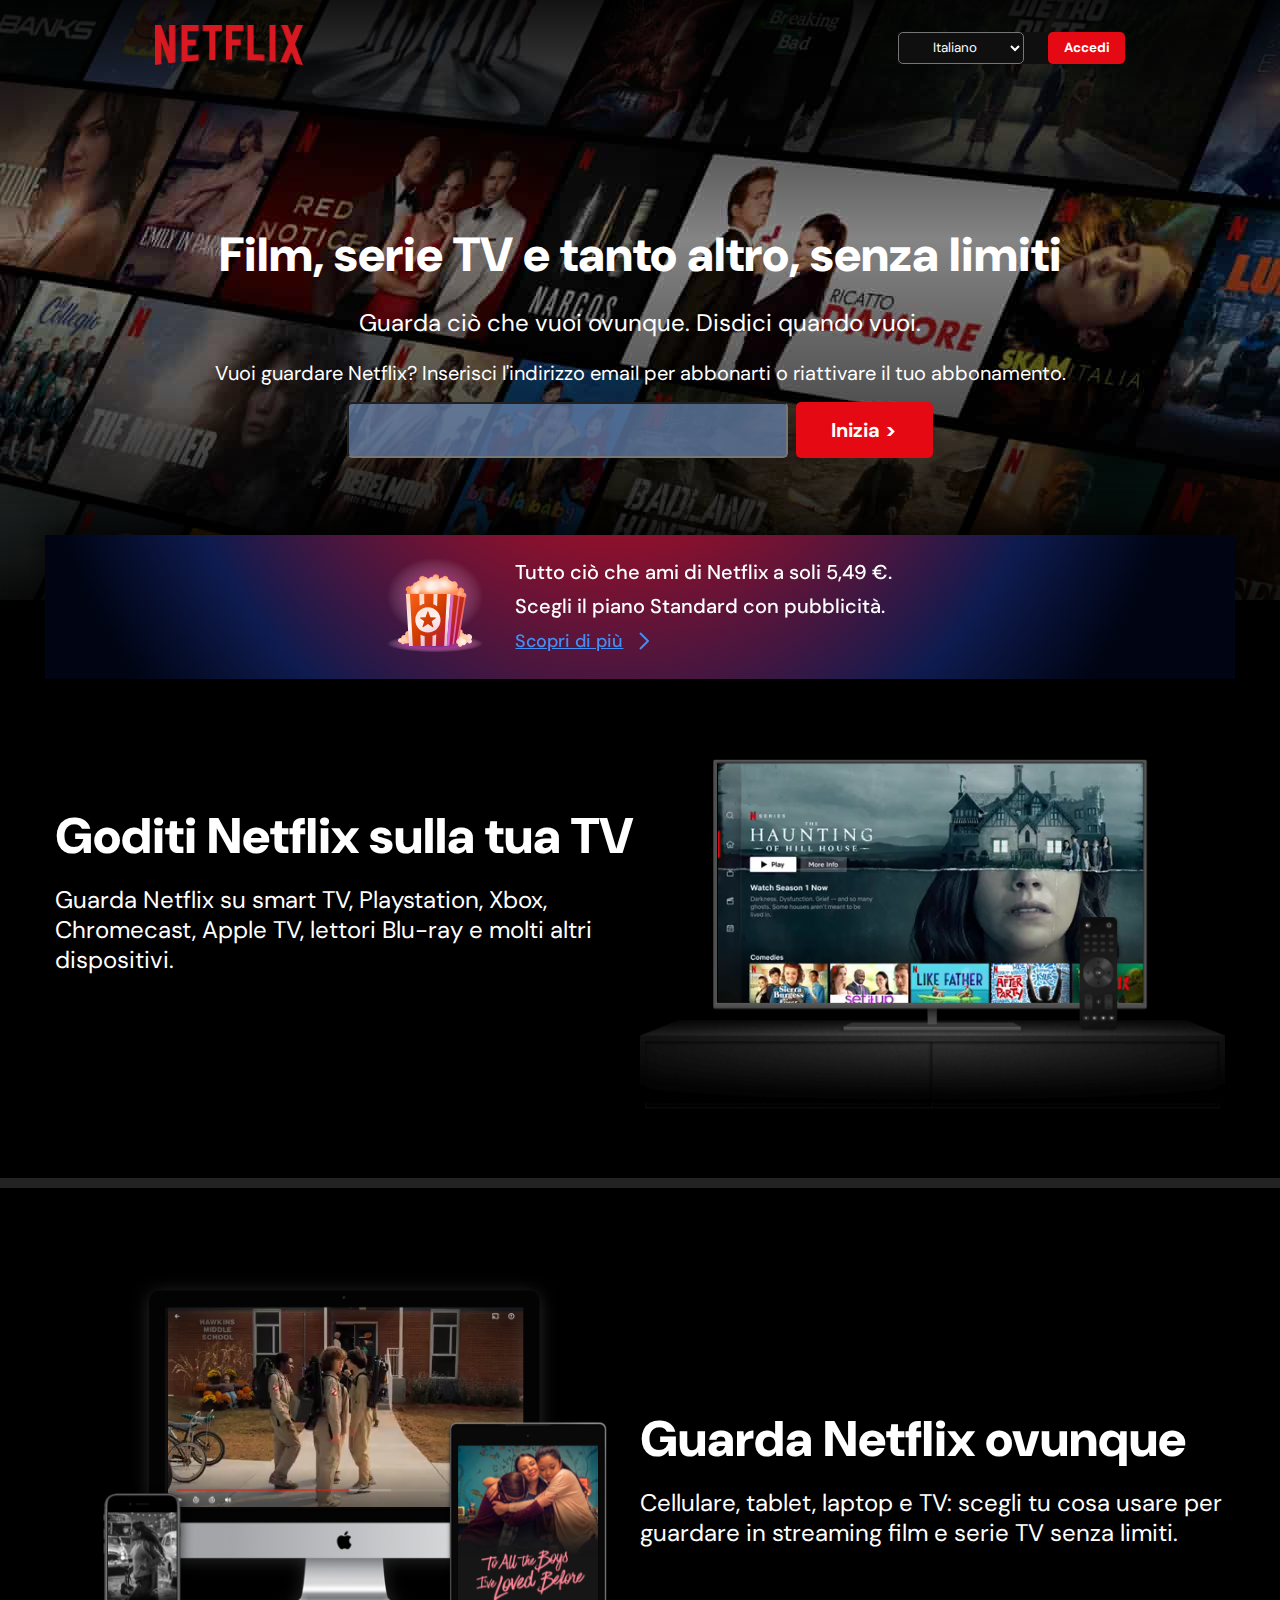
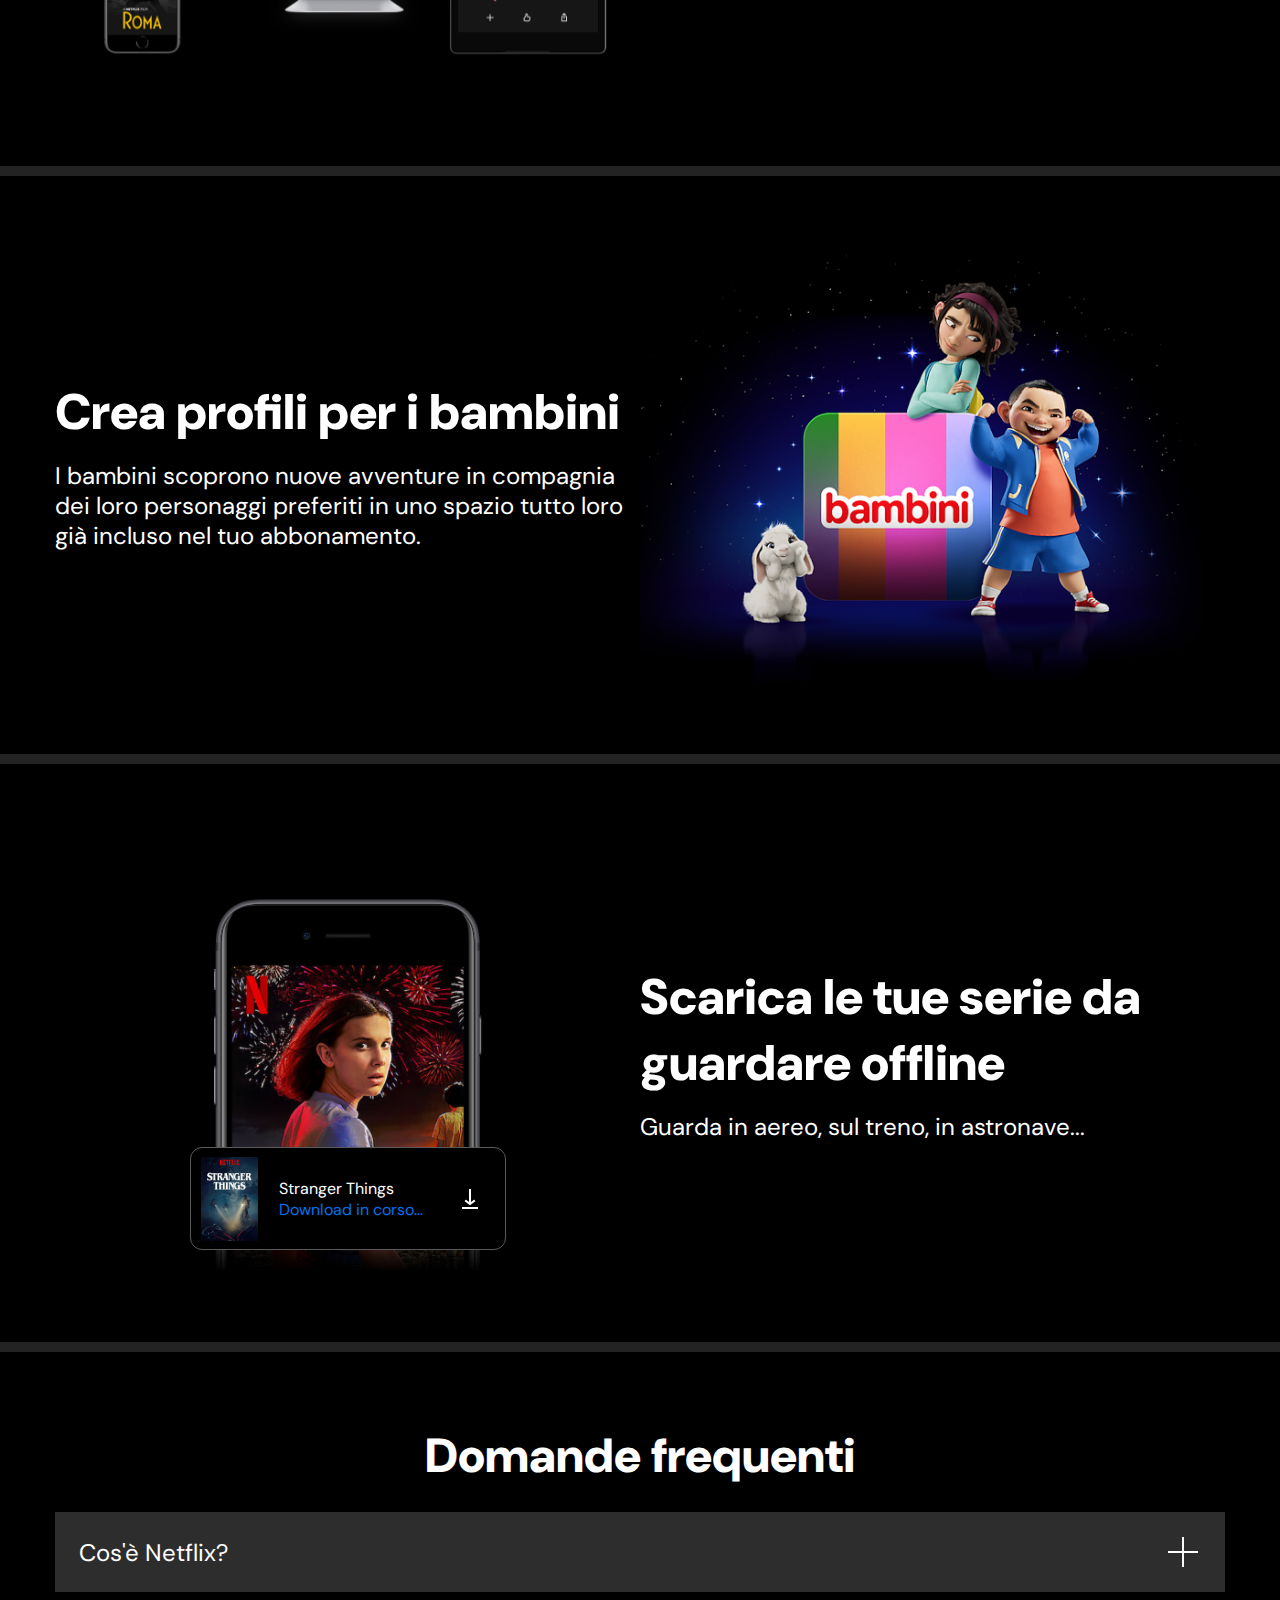
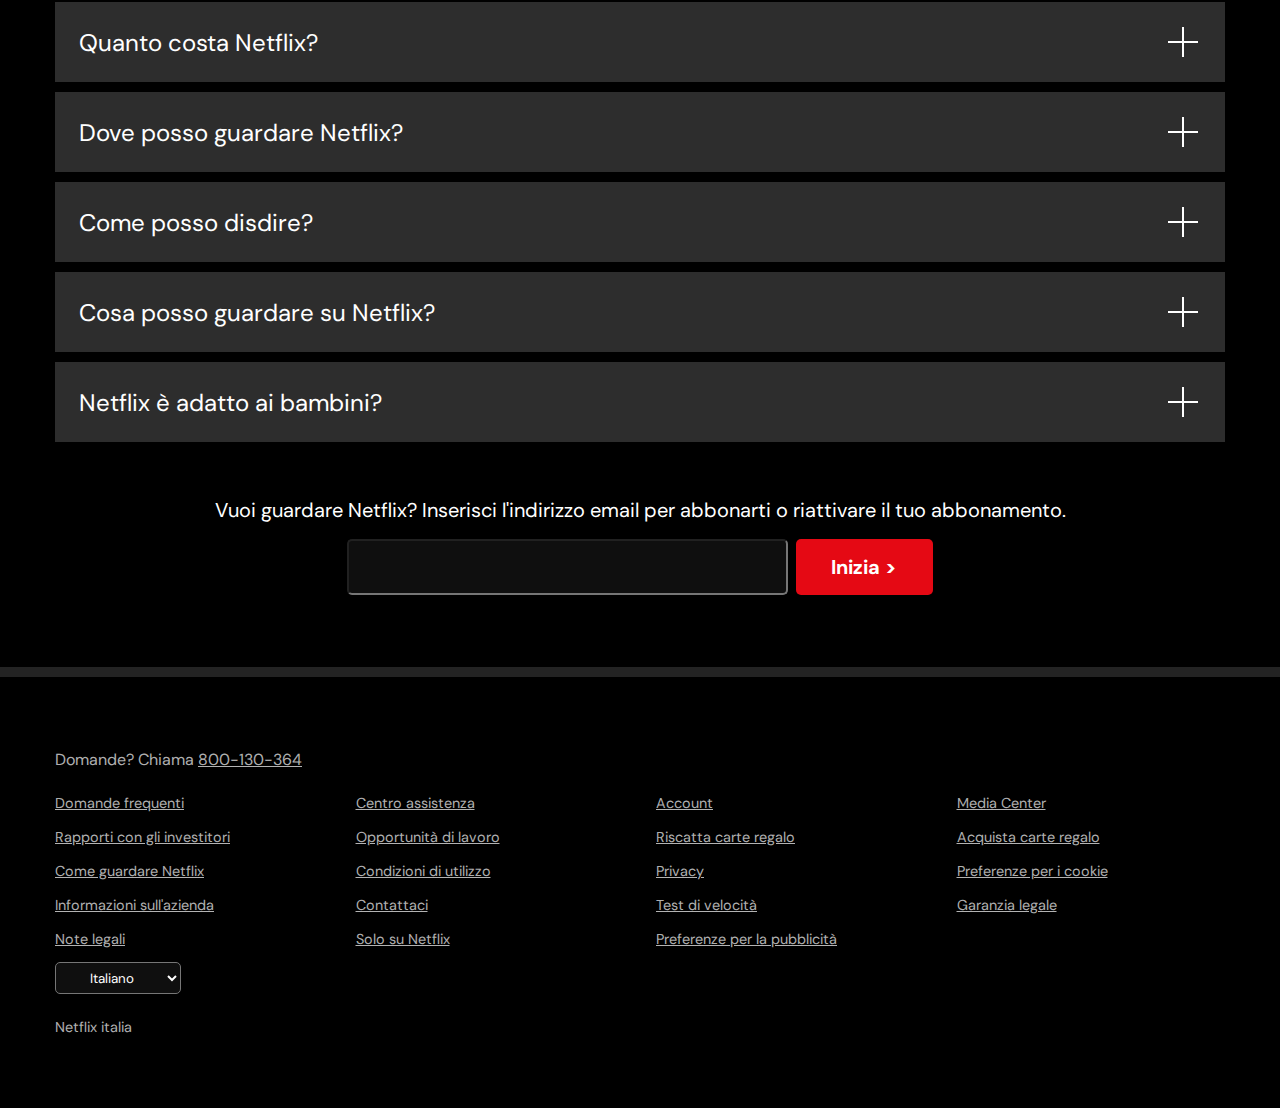
==== commit 5dd2d920: "Media Query" ====
--- a/index.html
+++ b/index.html
@@ -328,18 +328,28 @@
         </div>
       </div>
       <div class="box transparent">
-        <img src="./assets/imgs/tv.png" alt="tv image" class="box__img transparent" />
-        <div class="box__video v1 flex justify-center align-center transparent">
-          <video src="./assets/video/video-tv-0819.m4v" muted autoplay loop></video>
+        <img
+          src="./assets/imgs/tv.png"
+          alt="tv image"
+          class="box__img transparent"
+        />
+        <div
+          class="box__video v1 flex justify-center align-center transparent"
+        >
+          <video src="./assets/video/video-tv-0819.m4v" autoplay loop></video>
         </div>
       </div>
     </div>
     <div class="divider"></div>
-    <div class="row container section">
+    <div class="row container section flex-mobile reverse">
       <div class="box transparent">
-        <img src="./assets/imgs/device-pile.png" alt="device image" class="box__img" />
+        <img
+          src="./assets/imgs/device-pile.png"
+          alt="device image"
+          class="box__img"
+        />
         <div class="box__video v2 flex justify-center align-center">
-          <video src="./assets/video/video-devices.m4v" muted autoplay loop></video>
+          <video src="./assets/video/video-devices.m4v" autoplay loop></video>
         </div>
       </div>
       <div class="box flex column justify-center align-center">
@@ -352,59 +362,49 @@
         </div>
       </div>
     </div>
-  </div>
-  <div class="divider"></div>
-  <div class="row container section">
-    <div class="box transparent">
-      <img src="./assets/imgs/device-pile.png" alt="device image" class="box__img" />
-      <div class="box__video v2 flex justify-center align-center">
-        <video src="./assets/video/video-devices.m4v" autoplay loop></video>
-      </div>
-    </div>
-    <div class="box flex column justify-center align-center">
-      <div class="box__title">
-        <h2 class="main-title">Guarda Netflix ovunque</h2>
-        <p class="h3 mtop16">
-          Cellulare, tablet, laptop e TV: scegli tu cosa usare per guardare
-          in streaming film e serie TV senza limiti.
-        </p>
-      </div>
-    </div>
-  </div>
-  <div class="divider"></div>
-  <div class="row container section">
-    <div class="box flex column justify-center align-center">
-      <div class="box__title">
-        <h2 class="main-title">Crea profili per i bambini</h2>
-        <p class="h3 mtop16">
-          I bambini scoprono nuove avventure in compagnia dei loro
-          personaggi preferiti in uno spazio tutto loro già incluso nel tuo
-          abbonamento.
-        </p>
-      </div>
-    </div>
-    <div class="box box__img3"></div>
-  </div>
-  <div class="divider"></div>
-  <div class="row container section">
-    <div class="box box__img4 flex column justify-end align-center">
-      <div class="box__download black flex justify-between align-center">
-        <img src="./assets/imgs/boxshot.png" alt="boxshot" width="57px" height="84px" />
-        <div class="box__titles">
-          <p class="color-wht">Stranger Things</p>
-          <p class="blue">Download in corso...</p>
-        </div>
-        <img width="50px" height="50px" src="./assets/video/download-icon.gif" />
-      </div>
-    </div>
-    <div class="box flex column justify-center align-center">
-      <div class="box__title">
-        <h2 class="main-title">Scarica le tue serie da guardare offline</h2>
-        <p class="h3 mtop16">Guarda in aereo, sul treno, in astronave...</p>
-      </div>
-    </div>
-  </div>
-  <div class="divider"></div>
+    <div class="divider"></div>
+    <div class="row container section flex-mobile">
+      <div class="box flex column justify-center align-center">
+        <div class="box__title">
+          <h2 class="main-title">Crea profili per i bambini</h2>
+          <p class="h3 mtop16">
+            I bambini scoprono nuove avventure in compagnia dei loro
+            personaggi preferiti in uno spazio tutto loro già incluso nel tuo
+            abbonamento.
+          </p>
+        </div>
+      </div>
+      <div class="box box__img3"></div>
+    </div>
+    <div class="divider"></div>
+    <div class="row container section flex-mobile reverse">
+      <div class="box box__img4 flex column justify-end align-center">
+        <div class="box__download black flex justify-between align-center">
+          <img
+            src="./assets/imgs/boxshot.png"
+            alt="boxshot"
+            width="57px"
+            height="84px"
+          />
+          <div class="box__titles">
+            <p class="color-wht">Stranger Things</p>
+            <p class="blue">Download in corso...</p>
+          </div>
+          <img
+            width="50px"
+            height="50px"
+            src="./assets/video/download-icon.gif"
+          />
+        </div>
+      </div>
+      <div class="box flex column justify-center align-center">
+        <div class="box__title">
+          <h2 class="main-title">Scarica le tue serie da guardare offline</h2>
+          <p class="h3 mtop16">Guarda in aereo, sul treno, in astronave...</p>
+        </div>
+      </div>
+    </div>
+    <div class="divider"></div>
   </div>
   <div class="row maxh">
     <div class="row section flex column justify-center align-center">
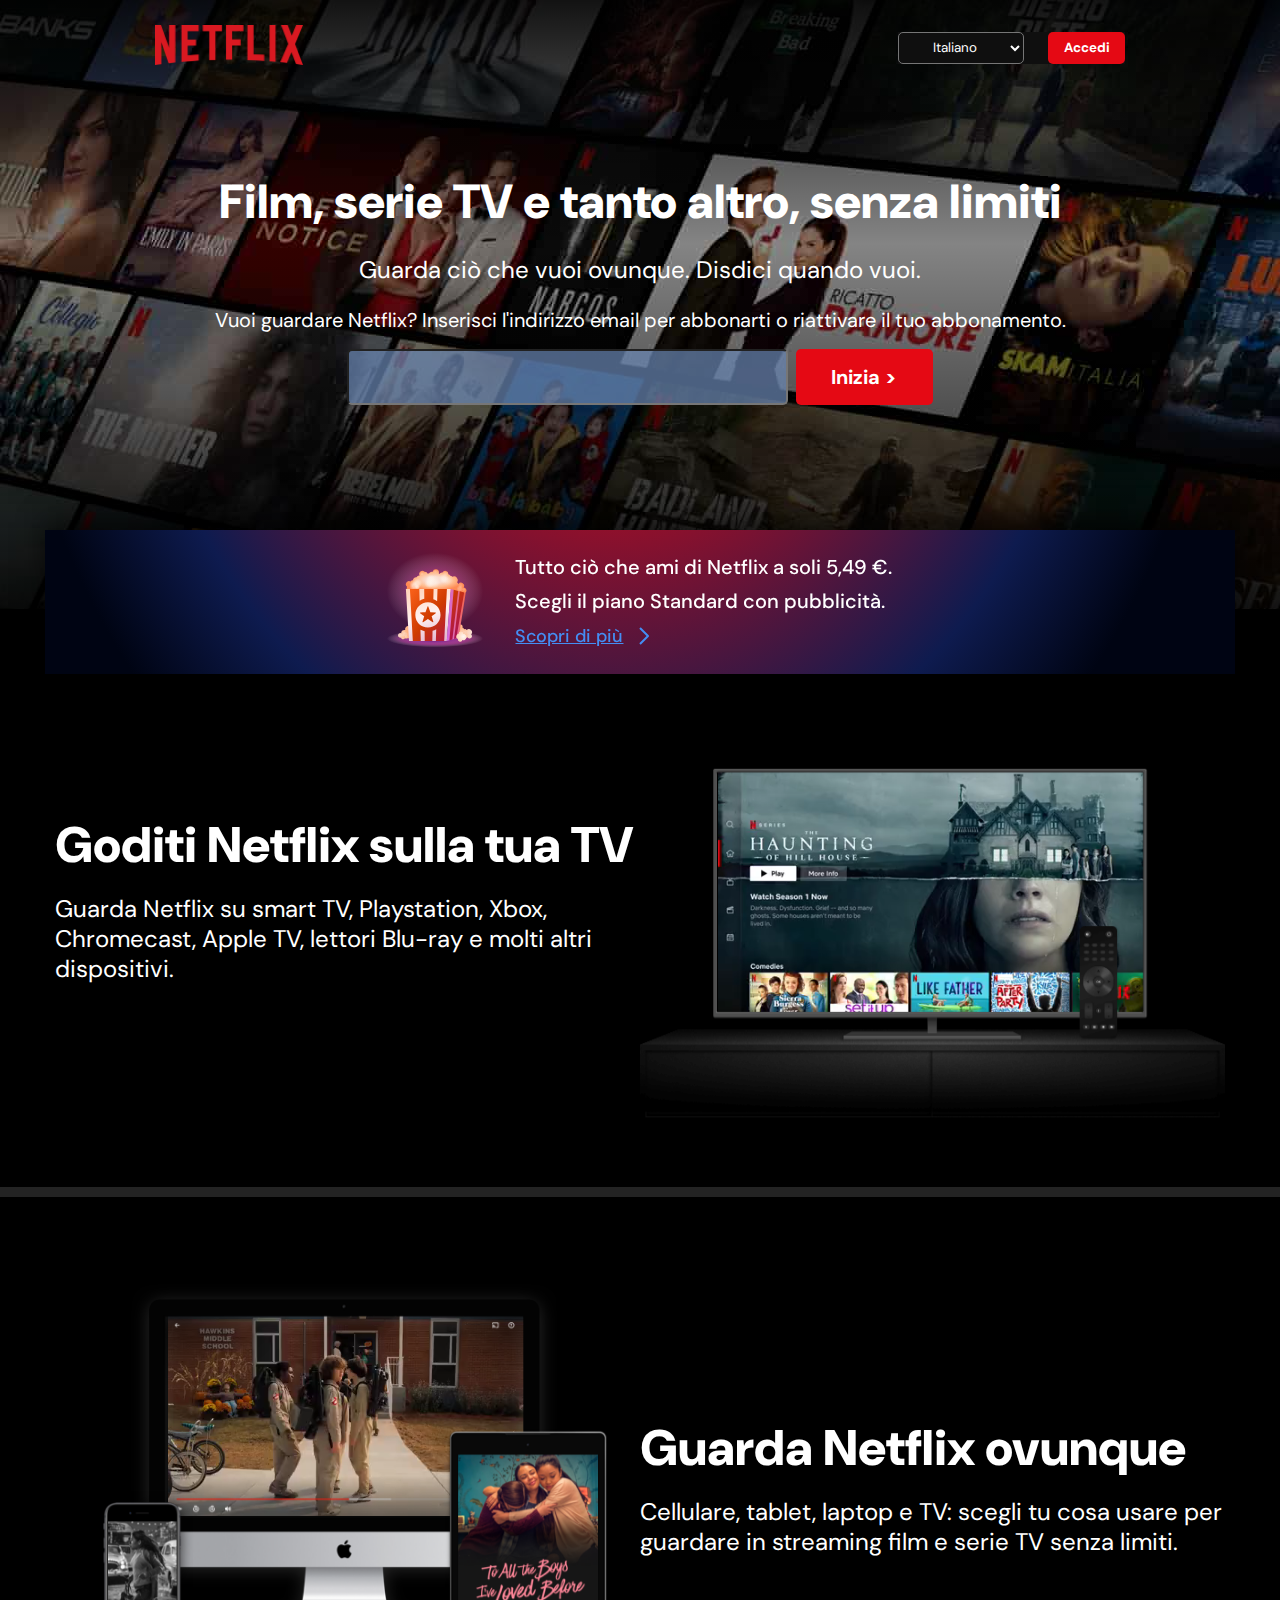
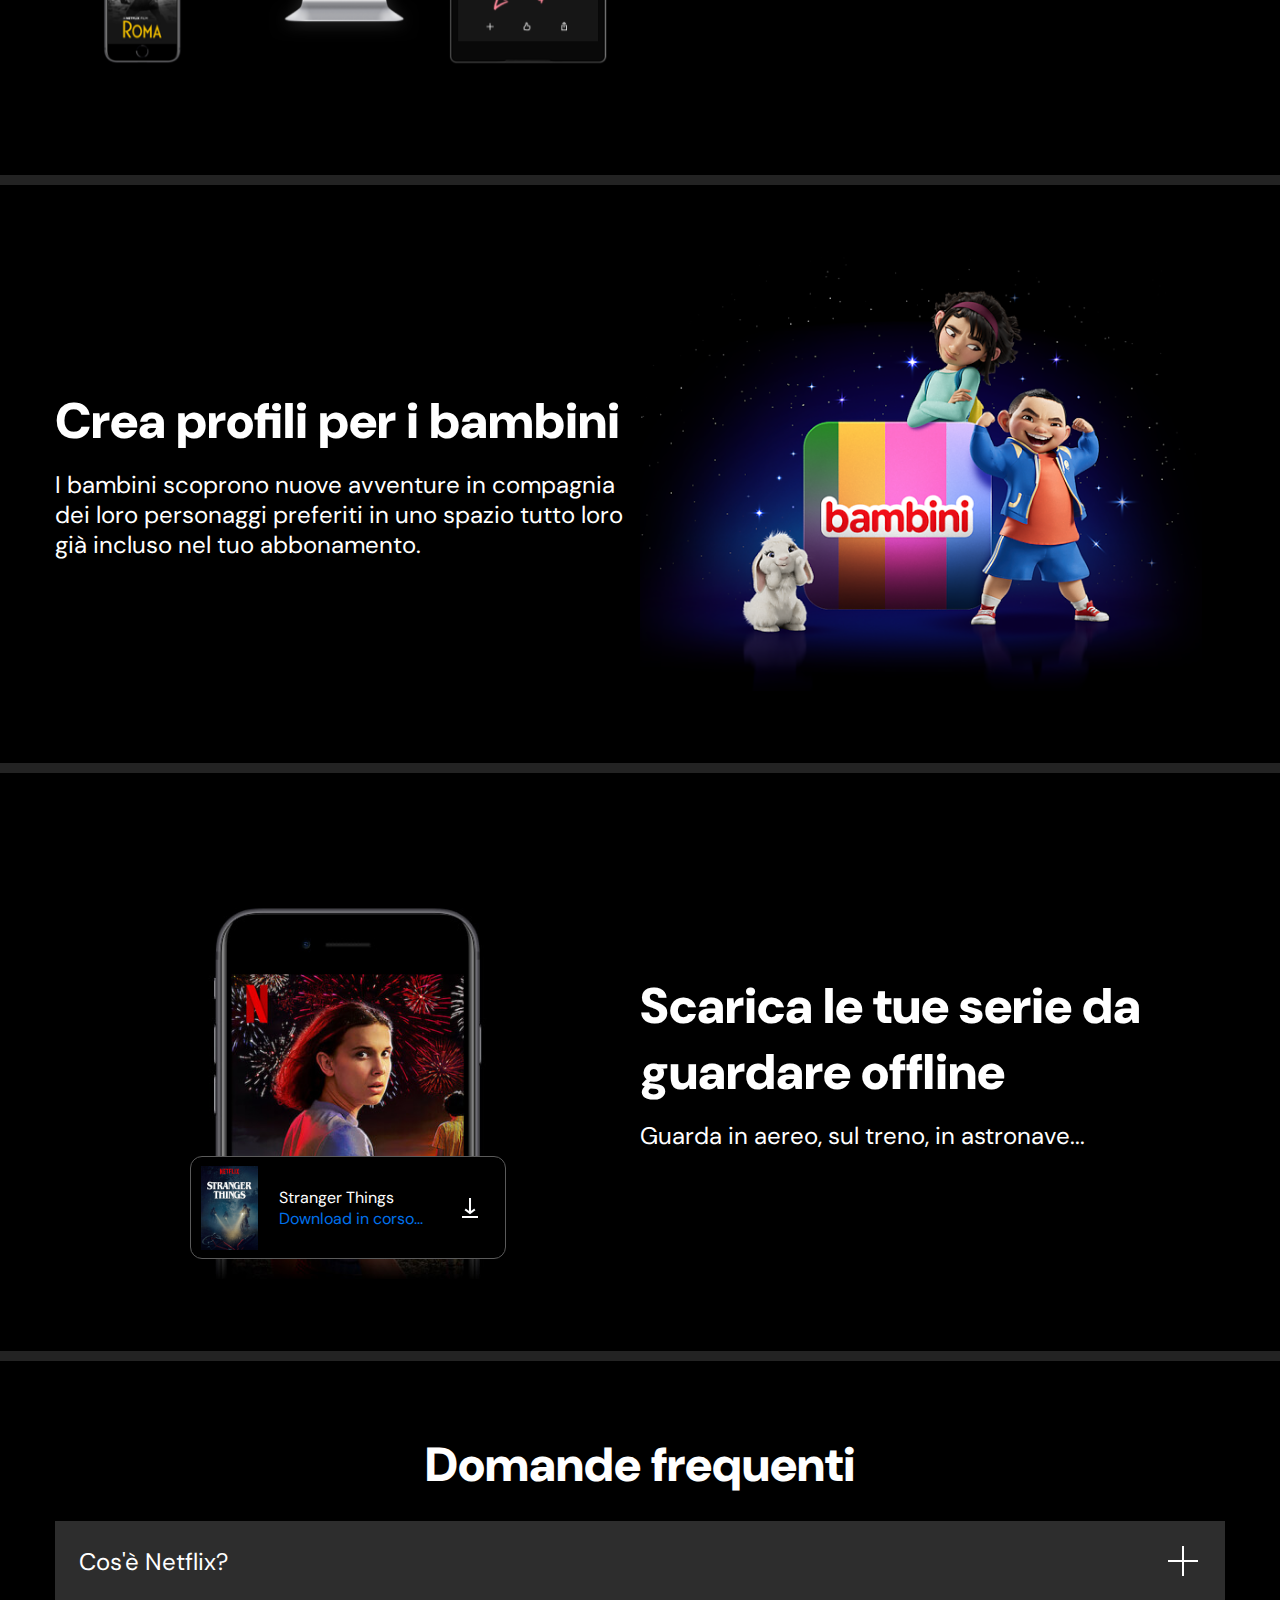
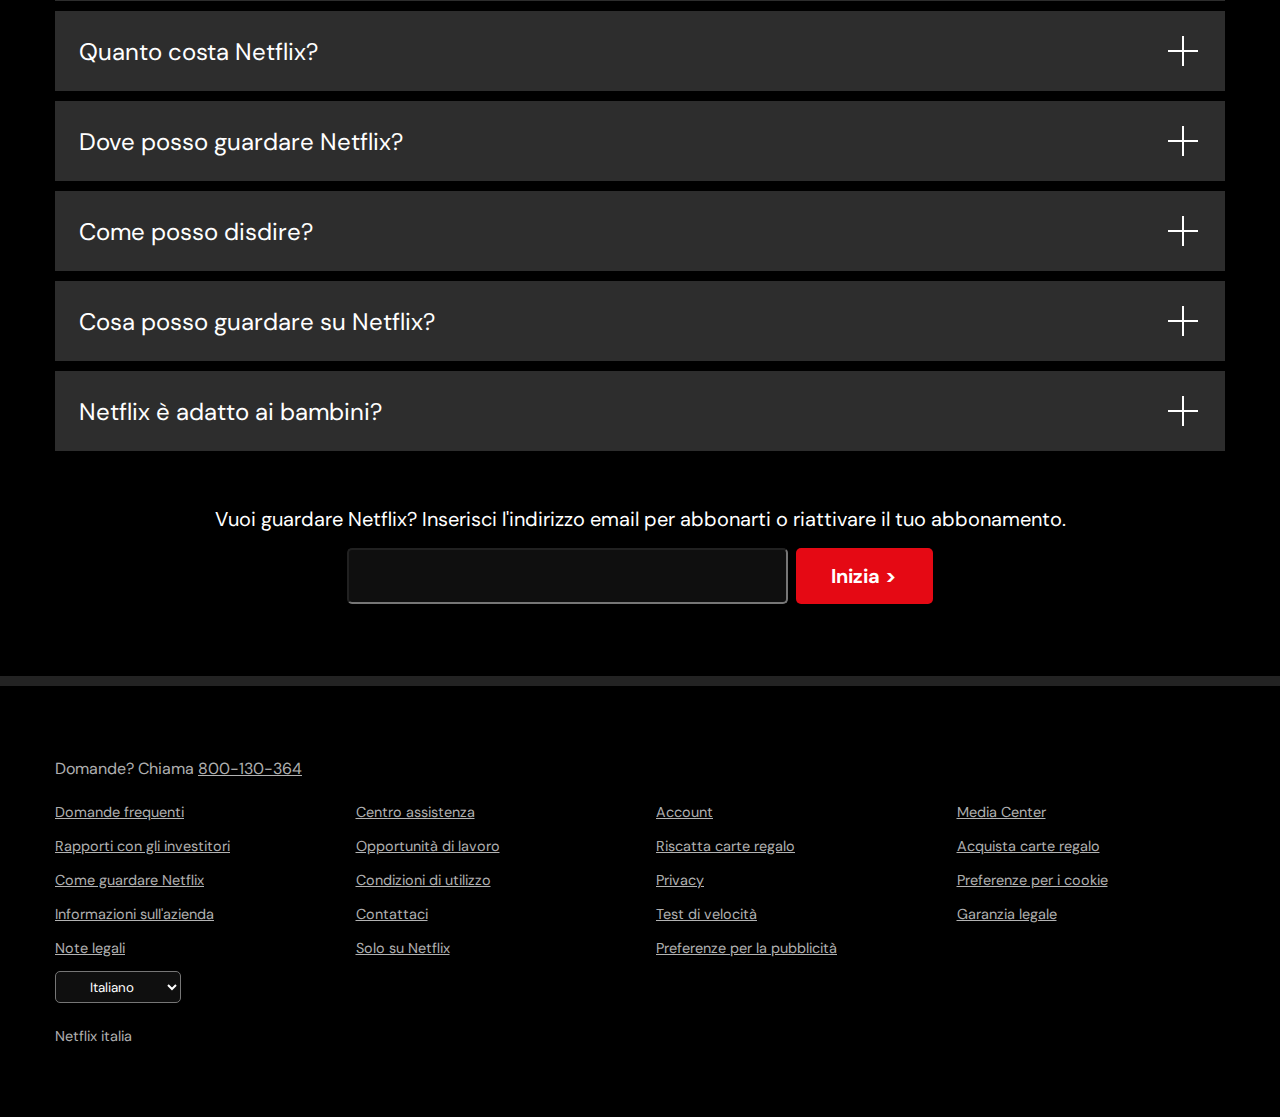
==== commit 3dc01d01: "aggiunto banner al form" ====
--- a/index.html
+++ b/index.html
@@ -11,7 +11,7 @@
 </head>
 
 <body>
-  <header class="h600">
+  <header class="mq-maxw-600">
     <div class="overlay">
       <nav>
         <div class="nav row flex mAuto p-top transparent justify-center">
@@ -42,7 +42,7 @@
         </div>
       </nav>
 
-      <div class="row maxh">
+      <div class="row bg">
         <div class="row transparent mbot60">
           <div class="row container flex column transparent txt-center container-title">
             <h1 class="transparent main-title">
@@ -57,264 +57,262 @@
                 Vuoi guardare Netflix? Inserisci l'indirizzo email per
                 abbonarti o riattivare il tuo abbonamento.
               </p>
-              <form action="" class="transparent flex justify-center mtop16">
-                <input type="email" name="" class="input-mail border-rounded" />
-                <button
-                  class="button primary-color txt-bold border-rounded txt-center flex align-center justify-center txtWht">
-                  Inizia >
-                </button>
-              </form>
+              <form action="" class="transparent flex justify-center mtop16 column-mq mq-maxw-600">
+                <input type="email" name="" class="input-mail border-rounded mq-maxw-600">
+                <button class="button primary-color txt-bold border-rounded txt-center flex align-center justify-center txtWht">Inizia ></button>
+            </form>
             </div>
           </div>
         </div>
       </div>
-    </div>
-    <div class="banner">
-      <svg width="96" height="96" fill="none">
-        <path
-          d="M48 95.213c26.51 0 48-3.875 48-8.656 0-4.78-21.49-8.655-48-8.655S0 81.777 0 86.557c0 4.78 21.49 8.656 48 8.656Z"
-          fill="url(#a)"></path>
-        <path
-          d="M48 77.115c26.51 0 48-17.087 48-38.164C96 17.873 74.51.787 48 .787S0 17.874 0 38.95s21.49 38.164 48 38.164Z"
-          fill="url(#b)"></path>
-        <path fill-rule="evenodd" clip-rule="evenodd"
-          d="M75.376 75.624a2.36 2.36 0 1 0-2.817 1.408c-.062.157-.107.32-.134.486a3.15 3.15 0 0 0-1.161 4.298 3.146 3.146 0 0 0 4.297 1.161 3.148 3.148 0 0 0 4.927 2.228 2.36 2.36 0 1 0 3.662-2.809 3.148 3.148 0 0 0-4.448-4.447 2.355 2.355 0 0 0-2.67-.669 2.365 2.365 0 0 0-1.656-1.656Zm-50.983 1.49c0 .31-.044.619-.134.915a4.328 4.328 0 1 1-3.256 7.922 2.743 2.743 0 0 1-1.724.606c-.477.001-.946-.123-1.36-.358a1.966 1.966 0 0 1-3.74-.569 2.36 2.36 0 1 1-.013-4.445 3.148 3.148 0 0 1 4.07-3.145 3.148 3.148 0 1 1 6.157-.925Z"
-          fill="url(#c)"></path>
-        <path fill-rule="evenodd" clip-rule="evenodd"
-          d="M51.934 20.459c0 .388-.07.76-.198 1.102.234.114.452.256.65.422a3.146 3.146 0 0 1 3.102-1.498 3.147 3.147 0 0 1 5.888 1.646 3.154 3.154 0 0 1 1.953 1.498c.783.095 1.501.48 2.013 1.078a3.935 3.935 0 0 1 4.868 5.726c.559.375.983.918 1.212 1.552a3.148 3.148 0 0 1 5.26 3.445 3.147 3.147 0 1 1-3.08 4.701H24.392v-1.208a3.148 3.148 0 0 1-4.346-4.217 3.148 3.148 0 0 1 3.478-5.215 3.142 3.142 0 0 1 2.442-1.164 3.147 3.147 0 0 1 3.554-3.122 3.147 3.147 0 0 1 3.18-1.568 3.147 3.147 0 0 1 4.803-3.954 3.15 3.15 0 0 1 3.238 2.094c.41-.276.88-.45 1.371-.51a3.147 3.147 0 0 1 3.597-1.478 3.148 3.148 0 0 1 6.224.67Z"
-          fill="url(#d)"></path>
-        <path opacity="0.6" d="M46.033 36.984a7.475 7.475 0 1 0 0-14.951 7.475 7.475 0 0 0 0 14.95Z" fill="url(#e)">
-        </path>
-        <path opacity="0.6" d="M43.672 32.262a5.115 5.115 0 1 0 0-10.23 5.115 5.115 0 0 0 0 10.23Z" fill="url(#f)">
-        </path>
-        <path opacity="0.6" d="M42.098 36.197a5.115 5.115 0 1 0 0-10.23 5.115 5.115 0 0 0 0 10.23Z" fill="url(#g)">
-        </path>
-        <path opacity="0.6" d="M27.148 38.557a5.115 5.115 0 1 0 0-10.23 5.115 5.115 0 0 0 0 10.23Z" fill="url(#h)">
-        </path>
-        <path opacity="0.6" d="M30.295 36.197a5.115 5.115 0 1 0 0-10.23 5.115 5.115 0 0 0 0 10.23Z" fill="url(#i)">
-        </path>
-        <path opacity="0.6" d="M30.295 37.77a2.754 2.754 0 1 0 0-5.508 2.754 2.754 0 0 0 0 5.508Z" fill="url(#j)">
-        </path>
-        <path opacity="0.2" d="M73.574 36.197a2.754 2.754 0 1 0 0-5.508 2.754 2.754 0 0 0 0 5.508Z" fill="url(#k)">
-        </path>
-        <path opacity="0.2" d="M76.721 39.344a1.967 1.967 0 1 0 0-3.934 1.967 1.967 0 0 0 0 3.934Z" fill="url(#l)">
-        </path>
-        <path opacity="0.3" d="M72.787 40.131a3.541 3.541 0 1 0 0-7.082 3.541 3.541 0 0 0 0 7.082Z" fill="url(#m)">
-        </path>
-        <path opacity="0.2" d="M58.623 24.393a2.754 2.754 0 1 0 0-5.508 2.754 2.754 0 0 0 0 5.508Z" fill="url(#n)">
-        </path>
-        <path opacity="0.2" d="M48.393 21.246a1.967 1.967 0 1 0 0-3.935 1.967 1.967 0 0 0 0 3.935Z" fill="url(#o)">
-        </path>
-        <path opacity="0.2" d="M35.016 23.607a1.967 1.967 0 1 0 0-3.935 1.967 1.967 0 0 0 0 3.935Z" fill="url(#p)">
-        </path>
-        <path opacity="0.2" d="M61.77 33.05a5.115 5.115 0 1 0 0-10.23 5.115 5.115 0 0 0 0 10.23Z" fill="url(#q)"></path>
-        <path opacity="0.6" d="M57.05 31.475a5.115 5.115 0 1 0 0-10.229 5.115 5.115 0 0 0 0 10.23Z" fill="url(#r)">
-        </path>
-        <path opacity="0.2" d="M59.41 33.836a5.115 5.115 0 1 0 0-10.23 5.115 5.115 0 0 0 0 10.23Z" fill="url(#s)">
-        </path>
-        <path d="M18.885 36.984h44.853l-3.935 51.934h-37.77l-3.148-51.934Z" fill="url(#t)"></path>
-        <path d="m71.607 85.77-11.804 3.148 3.935-51.934 14.95 3.934-7.081 44.852Z" fill="url(#u)"></path>
-        <path fill-rule="evenodd" clip-rule="evenodd"
-          d="m46.33 47.333.254-10.35h-9.388l.104 9.84a16.418 16.418 0 0 0-4.664 1.825l-.327-11.664h-9.407l2.927 51.934h7.943l-.317-11.22a16.431 16.431 0 0 0 4.187 1.453l.105 9.767h7.558l.25-10.101a16.449 16.449 0 0 0 3.675-1.58l-.37 11.681h8.321l2.741-51.934h-9.417l-.388 12.237a16.47 16.47 0 0 0-3.788-1.888Zm16.078 40.89 2.95-.786 5.845-48.488-4.501-1.186-4.294 50.46Zm4.63-1.234 2.317-.618 7.838-45.846-4.375-1.152-5.78 47.616ZM53.507 62.95c0 6.953-5.636 12.59-12.59 12.59s-12.59-5.636-12.59-12.59 5.636-12.59 12.59-12.59 12.59 5.636 12.59 12.59Zm-7.172 6.795L44.64 64.26l4.108-3.047a.39.39 0 0 0-.2-.702 93.591 93.591 0 0 0-5.184-.274l-2.076-5.712a.394.394 0 0 0-.74 0l-2.076 5.712c-1.76.044-3.49.137-5.185.274a.39.39 0 0 0-.198.702l4.107 3.046-1.696 5.485a.394.394 0 0 0 .598.442l4.82-3.281 4.82 3.281a.394.394 0 0 0 .599-.441h-.001Z"
-          fill="url(#v)"></path>
-        <path opacity="0.4" d="M16.918 82.623a1.967 1.967 0 1 0 0-3.934 1.967 1.967 0 0 0 0 3.934Z" fill="url(#w)">
-        </path>
-        <path opacity="0.4" d="M13.77 84.984a1.967 1.967 0 1 0 0-3.935 1.967 1.967 0 0 0 0 3.935Z" fill="url(#x)">
-        </path>
-        <path opacity="0.4" d="M16.131 84.984a1.967 1.967 0 1 0 0-3.935 1.967 1.967 0 0 0 0 3.935Z" fill="url(#y)">
-        </path>
-        <path opacity="0.4" d="M19.279 86.557a1.967 1.967 0 1 0 0-3.934 1.967 1.967 0 0 0 0 3.934Z" fill="url(#z)">
-        </path>
-        <path opacity="0.4" d="M82.23 85.77a1.967 1.967 0 1 0 0-3.934 1.967 1.967 0 0 0 0 3.934Z" fill="url(#A)"></path>
-        <path opacity="0.4" d="M81.836 82.623a2.36 2.36 0 1 0 0-4.721 2.36 2.36 0 0 0 0 4.721Z" fill="url(#B)"></path>
-        <path opacity="0.4" d="M77.902 82.623a2.36 2.36 0 1 0 0-4.721 2.36 2.36 0 0 0 0 4.721Z" fill="url(#C)"></path>
-        <path opacity="0.4" d="M75.147 81.836a2.754 2.754 0 1 0 0-5.508 2.754 2.754 0 0 0 0 5.508Z" fill="url(#D)">
-        </path>
-        <path opacity="0.4" d="M18.492 84.984a2.754 2.754 0 1 0 0-5.509 2.754 2.754 0 0 0 0 5.509Z" fill="url(#E)">
-        </path>
-        <path fill-rule="evenodd" clip-rule="evenodd"
-          d="M73.967 79.475a2.361 2.361 0 0 1 2.36 2.361 3.148 3.148 0 1 1-.88 6.17 2.36 2.36 0 0 1-4.613-.92 2.755 2.755 0 0 1 .773-5.222v-.028a2.36 2.36 0 0 1 2.36-2.36Z"
-          fill="url(#F)"></path>
-        <defs>
-          <radialGradient id="a" cx="0" cy="0" r="1" gradientUnits="userSpaceOnUse"
-            gradientTransform="matrix(0 -8.70201 48.2567 0 48 86.604)">
-            <stop offset="0.286" stop-color="#7D2889"></stop>
-            <stop offset="0.724" stop-color="#FF66D9" stop-opacity="0.41"></stop>
-            <stop offset="1" stop-color="#fff" stop-opacity="0"></stop>
-          </radialGradient>
-          <radialGradient id="b" cx="0" cy="0" r="1" gradientUnits="userSpaceOnUse"
-            gradientTransform="matrix(0 -38.3681 48.2567 0 48 39.155)">
-            <stop stop-color="#FFCA45"></stop>
-            <stop offset="0.453" stop-color="#FF66D9" stop-opacity="0.36"></stop>
-            <stop offset="1" stop-color="#fff" stop-opacity="0"></stop>
-          </radialGradient>
-          <radialGradient id="c" cx="0" cy="0" r="1" gradientUnits="userSpaceOnUse"
-            gradientTransform="rotate(180 23.41 39.738) scale(37.7705)">
-            <stop offset="0.432" stop-color="#FF8B54"></stop>
-            <stop offset="0.76" stop-color="#FFBB8D"></stop>
-            <stop offset="1" stop-color="#F9DDD1"></stop>
-          </radialGradient>
-          <radialGradient id="d" cx="0" cy="0" r="1" gradientUnits="userSpaceOnUse"
-            gradientTransform="matrix(0 -10.623 28.257 0 47.607 27.934)">
-            <stop offset="0.302" stop-color="#F9DDD1"></stop>
-            <stop offset="0.674" stop-color="#FFBB8D"></stop>
-            <stop offset="1" stop-color="#FF8B54"></stop>
-          </radialGradient>
-          <radialGradient id="e" cx="0" cy="0" r="1" gradientUnits="userSpaceOnUse"
-            gradientTransform="rotate(90 8.042 37.99) scale(7.03568)">
-            <stop offset="0.375" stop-color="#FFF4EB"></stop>
-            <stop offset="1" stop-color="#FFF3EB" stop-opacity="0"></stop>
-          </radialGradient>
-          <radialGradient id="f" cx="0" cy="0" r="1" gradientUnits="userSpaceOnUse"
-            gradientTransform="rotate(90 8.112 35.56) scale(4.81389)">
-            <stop offset="0.375" stop-color="#FFF4EB"></stop>
-            <stop offset="1" stop-color="#FFF3EB" stop-opacity="0"></stop>
-          </radialGradient>
-          <radialGradient id="g" cx="0" cy="0" r="1" gradientUnits="userSpaceOnUse"
-            gradientTransform="rotate(90 5.358 36.74) scale(4.81389)">
-            <stop offset="0.375" stop-color="#FFF4EB"></stop>
-            <stop offset="1" stop-color="#FFF3EB" stop-opacity="0"></stop>
-          </radialGradient>
-          <radialGradient id="h" cx="0" cy="0" r="1" gradientUnits="userSpaceOnUse"
-            gradientTransform="rotate(90 -3.298 30.445) scale(4.81389)">
-            <stop offset="0.375" stop-color="#FFF4EB"></stop>
-            <stop offset="1" stop-color="#FFF3EB" stop-opacity="0"></stop>
-          </radialGradient>
-          <radialGradient id="i" cx="0" cy="0" r="1" gradientUnits="userSpaceOnUse"
-            gradientTransform="rotate(90 -.544 30.839) scale(4.81389)">
-            <stop offset="0.375" stop-color="#FFF4EB"></stop>
-            <stop offset="1" stop-color="#FFF3EB" stop-opacity="0"></stop>
-          </radialGradient>
-          <radialGradient id="j" cx="0" cy="0" r="1" gradientUnits="userSpaceOnUse"
-            gradientTransform="rotate(90 -2.442 32.737) scale(2.59209)">
-            <stop offset="0.375" stop-color="#FFF4EB"></stop>
-            <stop offset="1" stop-color="#FFF3EB" stop-opacity="0"></stop>
-          </radialGradient>
-          <radialGradient id="k" cx="0" cy="0" r="1" gradientUnits="userSpaceOnUse"
-            gradientTransform="rotate(90 19.985 53.59) scale(2.59209)">
-            <stop offset="0.375" stop-color="#FFF4EB"></stop>
-            <stop offset="1" stop-color="#FFF3EB" stop-opacity="0"></stop>
-          </radialGradient>
-          <radialGradient id="l" cx="0" cy="0" r="1" gradientUnits="userSpaceOnUse"
-            gradientTransform="rotate(90 19.614 57.107) scale(1.85149)">
-            <stop offset="0.375" stop-color="#FFF4EB"></stop>
-            <stop offset="1" stop-color="#FFF3EB" stop-opacity="0"></stop>
-          </radialGradient>
-          <radialGradient id="m" cx="0" cy="0" r="1" gradientUnits="userSpaceOnUse"
-            gradientTransform="rotate(90 17.994 54.792) scale(3.33269)">
-            <stop offset="0.375" stop-color="#FFF4EB"></stop>
-            <stop offset="1" stop-color="#FFF3EB" stop-opacity="0"></stop>
-          </radialGradient>
-          <radialGradient id="n" cx="0" cy="0" r="1" gradientUnits="userSpaceOnUse"
-            gradientTransform="rotate(90 18.41 40.212) scale(2.59209)">
-            <stop offset="0.375" stop-color="#FFF4EB"></stop>
-            <stop offset="1" stop-color="#FFF3EB" stop-opacity="0"></stop>
-          </radialGradient>
-          <radialGradient id="o" cx="0" cy="0" r="1" gradientUnits="userSpaceOnUse"
-            gradientTransform="rotate(90 14.5 33.894) scale(1.8515)">
-            <stop offset="0.375" stop-color="#FFF4EB"></stop>
-            <stop offset="1" stop-color="#FFF3EB" stop-opacity="0"></stop>
-          </radialGradient>
-          <radialGradient id="p" cx="0" cy="0" r="1" gradientUnits="userSpaceOnUse"
-            gradientTransform="rotate(90 6.63 28.386) scale(1.85149)">
-            <stop offset="0.375" stop-color="#FFF4EB"></stop>
-            <stop offset="1" stop-color="#FFF3EB" stop-opacity="0"></stop>
-          </radialGradient>
-          <radialGradient id="q" cx="0" cy="0" r="1" gradientUnits="userSpaceOnUse"
-            gradientTransform="rotate(90 16.768 45.003) scale(4.81389)">
-            <stop offset="0.375" stop-color="#FFF4EB"></stop>
-            <stop offset="1" stop-color="#FFF3EB" stop-opacity="0"></stop>
-          </radialGradient>
-          <radialGradient id="r" cx="0" cy="0" r="1" gradientUnits="userSpaceOnUse"
-            gradientTransform="rotate(90 15.194 41.855) scale(4.81389)">
-            <stop offset="0.375" stop-color="#FFF4EB"></stop>
-            <stop offset="1" stop-color="#FFF3EB" stop-opacity="0"></stop>
-          </radialGradient>
-          <radialGradient id="s" cx="0" cy="0" r="1" gradientUnits="userSpaceOnUse"
-            gradientTransform="rotate(90 15.194 44.216) scale(4.81389)">
-            <stop offset="0.375" stop-color="#FFF4EB"></stop>
-            <stop offset="1" stop-color="#FFF3EB" stop-opacity="0"></stop>
-          </radialGradient>
-          <radialGradient id="w" cx="0" cy="0" r="1" gradientUnits="userSpaceOnUse"
-            gradientTransform="rotate(90 -31.927 48.845) scale(1.8515)">
-            <stop offset="0.375" stop-color="#F9DDD1"></stop>
-            <stop offset="1" stop-color="#FFF3EB" stop-opacity="0"></stop>
-          </radialGradient>
-          <radialGradient id="x" cx="0" cy="0" r="1" gradientUnits="userSpaceOnUse"
-            gradientTransform="rotate(90 -34.681 48.452) scale(1.8515)">
-            <stop offset="0.375" stop-color="#F9DDD1"></stop>
-            <stop offset="1" stop-color="#FFF3EB" stop-opacity="0"></stop>
-          </radialGradient>
-          <radialGradient id="y" cx="0" cy="0" r="1" gradientUnits="userSpaceOnUse"
-            gradientTransform="rotate(90 -33.5 49.632) scale(1.8515)">
-            <stop offset="0.375" stop-color="#F9DDD1"></stop>
-            <stop offset="1" stop-color="#FFF3EB" stop-opacity="0"></stop>
-          </radialGradient>
-          <radialGradient id="z" cx="0" cy="0" r="1" gradientUnits="userSpaceOnUse"
-            gradientTransform="rotate(90 -32.714 51.993) scale(1.85149)">
-            <stop offset="0.375" stop-color="#F9DDD1"></stop>
-            <stop offset="1" stop-color="#FFF3EB" stop-opacity="0"></stop>
-          </radialGradient>
-          <radialGradient id="A" cx="0" cy="0" r="1" gradientUnits="userSpaceOnUse"
-            gradientTransform="rotate(90 -.845 83.075) scale(1.85149)">
-            <stop offset="0.375" stop-color="#F9DDD1"></stop>
-            <stop offset="1" stop-color="#FFF3EB" stop-opacity="0"></stop>
-          </radialGradient>
-          <radialGradient id="B" cx="0" cy="0" r="1" gradientUnits="userSpaceOnUse"
-            gradientTransform="rotate(90 .718 81.118) scale(2.2218)">
-            <stop offset="0.375" stop-color="#F9DDD1"></stop>
-            <stop offset="1" stop-color="#FFF3EB" stop-opacity="0"></stop>
-          </radialGradient>
-          <radialGradient id="C" cx="0" cy="0" r="1" gradientUnits="userSpaceOnUse"
-            gradientTransform="rotate(90 -1.25 79.151) scale(2.2218)">
-            <stop offset="0.375" stop-color="#F9DDD1"></stop>
-            <stop offset="1" stop-color="#FFF3EB" stop-opacity="0"></stop>
-          </radialGradient>
-          <radialGradient id="D" cx="0" cy="0" r="1" gradientUnits="userSpaceOnUse"
-            gradientTransform="rotate(90 -2.048 77.196) scale(2.5921)">
-            <stop offset="0.375" stop-color="#F9DDD1"></stop>
-            <stop offset="1" stop-color="#FFF3EB" stop-opacity="0"></stop>
-          </radialGradient>
-          <radialGradient id="E" cx="0" cy="0" r="1" gradientUnits="userSpaceOnUse"
-            gradientTransform="rotate(90 -31.95 50.442) scale(2.5921)">
-            <stop offset="0.375" stop-color="#F9DDD1"></stop>
-            <stop offset="1" stop-color="#FFF3EB" stop-opacity="0"></stop>
-          </radialGradient>
-          <radialGradient id="F" cx="0" cy="0" r="1" gradientUnits="userSpaceOnUse"
-            gradientTransform="rotate(111.038 9.116 68.506) scale(5.48002)">
-            <stop stop-color="#FDF7F2"></stop>
-            <stop offset="1" stop-color="#FFD8BD"></stop>
-          </radialGradient>
-          <linearGradient id="t" x1="59.803" y1="88.918" x2="33.764" y2="21.046" gradientUnits="userSpaceOnUse">
-            <stop stop-color="#E0B1CC"></stop>
-            <stop offset="0.431" stop-color="#FFF1F1"></stop>
-            <stop offset="1" stop-color="#FFC9A5"></stop>
-          </linearGradient>
-          <linearGradient id="u" x1="59.803" y1="53.115" x2="83.41" y2="53.115" gradientUnits="userSpaceOnUse">
-            <stop stop-color="#D16AE9"></stop>
-            <stop offset="1" stop-color="#FF661D"></stop>
-          </linearGradient>
-          <linearGradient id="v" x1="18.111" y1="36.984" x2="75.136" y2="85.621" gradientUnits="userSpaceOnUse">
-            <stop stop-color="#FF661D"></stop>
-            <stop offset="0.5" stop-color="#CE3A00"></stop>
-            <stop offset="1" stop-color="#A60A5E"></stop>
-          </linearGradient>
-        </defs>
-      </svg>
-      <div class="text">
-        <p>Tutto ciò che ami di Netflix a soli 5,49 €.</p>
-        <p id="specific">Scegli il piano Standard con pubblicità.</p>
-        <button role="link">
-          Scopri di più<svg width="24" height="24" viewBox="0 0 24 24" fill="none" xmlns="http://www.w3.org/2000/svg"
-            data-mirrorinrtl="true" class="default-ltr-cache-4z3qvp e1svuwfo1" data-name="ChevronRight"
-            aria-hidden="true">
-            <path fill-rule="evenodd" clip-rule="evenodd"
-              d="M15.5859 12L8.29303 19.2928L9.70725 20.7071L17.7072 12.7071C17.8948 12.5195 18.0001 12.2652 18.0001 12C18.0001 11.7347 17.8948 11.4804 17.7072 11.2928L9.70724 3.29285L8.29303 4.70706L15.5859 12Z"
-              fill="currentColor"></path>
-          </svg>
-        </button>
-      </div>
-    </div>
+      <div class="banner">
+        <svg width="96" height="96" fill="none">
+          <path
+            d="M48 95.213c26.51 0 48-3.875 48-8.656 0-4.78-21.49-8.655-48-8.655S0 81.777 0 86.557c0 4.78 21.49 8.656 48 8.656Z"
+            fill="url(#a)"></path>
+          <path
+            d="M48 77.115c26.51 0 48-17.087 48-38.164C96 17.873 74.51.787 48 .787S0 17.874 0 38.95s21.49 38.164 48 38.164Z"
+            fill="url(#b)"></path>
+          <path fill-rule="evenodd" clip-rule="evenodd"
+            d="M75.376 75.624a2.36 2.36 0 1 0-2.817 1.408c-.062.157-.107.32-.134.486a3.15 3.15 0 0 0-1.161 4.298 3.146 3.146 0 0 0 4.297 1.161 3.148 3.148 0 0 0 4.927 2.228 2.36 2.36 0 1 0 3.662-2.809 3.148 3.148 0 0 0-4.448-4.447 2.355 2.355 0 0 0-2.67-.669 2.365 2.365 0 0 0-1.656-1.656Zm-50.983 1.49c0 .31-.044.619-.134.915a4.328 4.328 0 1 1-3.256 7.922 2.743 2.743 0 0 1-1.724.606c-.477.001-.946-.123-1.36-.358a1.966 1.966 0 0 1-3.74-.569 2.36 2.36 0 1 1-.013-4.445 3.148 3.148 0 0 1 4.07-3.145 3.148 3.148 0 1 1 6.157-.925Z"
+            fill="url(#c)"></path>
+          <path fill-rule="evenodd" clip-rule="evenodd"
+            d="M51.934 20.459c0 .388-.07.76-.198 1.102.234.114.452.256.65.422a3.146 3.146 0 0 1 3.102-1.498 3.147 3.147 0 0 1 5.888 1.646 3.154 3.154 0 0 1 1.953 1.498c.783.095 1.501.48 2.013 1.078a3.935 3.935 0 0 1 4.868 5.726c.559.375.983.918 1.212 1.552a3.148 3.148 0 0 1 5.26 3.445 3.147 3.147 0 1 1-3.08 4.701H24.392v-1.208a3.148 3.148 0 0 1-4.346-4.217 3.148 3.148 0 0 1 3.478-5.215 3.142 3.142 0 0 1 2.442-1.164 3.147 3.147 0 0 1 3.554-3.122 3.147 3.147 0 0 1 3.18-1.568 3.147 3.147 0 0 1 4.803-3.954 3.15 3.15 0 0 1 3.238 2.094c.41-.276.88-.45 1.371-.51a3.147 3.147 0 0 1 3.597-1.478 3.148 3.148 0 0 1 6.224.67Z"
+            fill="url(#d)"></path>
+          <path opacity="0.6" d="M46.033 36.984a7.475 7.475 0 1 0 0-14.951 7.475 7.475 0 0 0 0 14.95Z" fill="url(#e)">
+          </path>
+          <path opacity="0.6" d="M43.672 32.262a5.115 5.115 0 1 0 0-10.23 5.115 5.115 0 0 0 0 10.23Z" fill="url(#f)">
+          </path>
+          <path opacity="0.6" d="M42.098 36.197a5.115 5.115 0 1 0 0-10.23 5.115 5.115 0 0 0 0 10.23Z" fill="url(#g)">
+          </path>
+          <path opacity="0.6" d="M27.148 38.557a5.115 5.115 0 1 0 0-10.23 5.115 5.115 0 0 0 0 10.23Z" fill="url(#h)">
+          </path>
+          <path opacity="0.6" d="M30.295 36.197a5.115 5.115 0 1 0 0-10.23 5.115 5.115 0 0 0 0 10.23Z" fill="url(#i)">
+          </path>
+          <path opacity="0.6" d="M30.295 37.77a2.754 2.754 0 1 0 0-5.508 2.754 2.754 0 0 0 0 5.508Z" fill="url(#j)">
+          </path>
+          <path opacity="0.2" d="M73.574 36.197a2.754 2.754 0 1 0 0-5.508 2.754 2.754 0 0 0 0 5.508Z" fill="url(#k)">
+          </path>
+          <path opacity="0.2" d="M76.721 39.344a1.967 1.967 0 1 0 0-3.934 1.967 1.967 0 0 0 0 3.934Z" fill="url(#l)">
+          </path>
+          <path opacity="0.3" d="M72.787 40.131a3.541 3.541 0 1 0 0-7.082 3.541 3.541 0 0 0 0 7.082Z" fill="url(#m)">
+          </path>
+          <path opacity="0.2" d="M58.623 24.393a2.754 2.754 0 1 0 0-5.508 2.754 2.754 0 0 0 0 5.508Z" fill="url(#n)">
+          </path>
+          <path opacity="0.2" d="M48.393 21.246a1.967 1.967 0 1 0 0-3.935 1.967 1.967 0 0 0 0 3.935Z" fill="url(#o)">
+          </path>
+          <path opacity="0.2" d="M35.016 23.607a1.967 1.967 0 1 0 0-3.935 1.967 1.967 0 0 0 0 3.935Z" fill="url(#p)">
+          </path>
+          <path opacity="0.2" d="M61.77 33.05a5.115 5.115 0 1 0 0-10.23 5.115 5.115 0 0 0 0 10.23Z" fill="url(#q)"></path>
+          <path opacity="0.6" d="M57.05 31.475a5.115 5.115 0 1 0 0-10.229 5.115 5.115 0 0 0 0 10.23Z" fill="url(#r)">
+          </path>
+          <path opacity="0.2" d="M59.41 33.836a5.115 5.115 0 1 0 0-10.23 5.115 5.115 0 0 0 0 10.23Z" fill="url(#s)">
+          </path>
+          <path d="M18.885 36.984h44.853l-3.935 51.934h-37.77l-3.148-51.934Z" fill="url(#t)"></path>
+          <path d="m71.607 85.77-11.804 3.148 3.935-51.934 14.95 3.934-7.081 44.852Z" fill="url(#u)"></path>
+          <path fill-rule="evenodd" clip-rule="evenodd"
+            d="m46.33 47.333.254-10.35h-9.388l.104 9.84a16.418 16.418 0 0 0-4.664 1.825l-.327-11.664h-9.407l2.927 51.934h7.943l-.317-11.22a16.431 16.431 0 0 0 4.187 1.453l.105 9.767h7.558l.25-10.101a16.449 16.449 0 0 0 3.675-1.58l-.37 11.681h8.321l2.741-51.934h-9.417l-.388 12.237a16.47 16.47 0 0 0-3.788-1.888Zm16.078 40.89 2.95-.786 5.845-48.488-4.501-1.186-4.294 50.46Zm4.63-1.234 2.317-.618 7.838-45.846-4.375-1.152-5.78 47.616ZM53.507 62.95c0 6.953-5.636 12.59-12.59 12.59s-12.59-5.636-12.59-12.59 5.636-12.59 12.59-12.59 12.59 5.636 12.59 12.59Zm-7.172 6.795L44.64 64.26l4.108-3.047a.39.39 0 0 0-.2-.702 93.591 93.591 0 0 0-5.184-.274l-2.076-5.712a.394.394 0 0 0-.74 0l-2.076 5.712c-1.76.044-3.49.137-5.185.274a.39.39 0 0 0-.198.702l4.107 3.046-1.696 5.485a.394.394 0 0 0 .598.442l4.82-3.281 4.82 3.281a.394.394 0 0 0 .599-.441h-.001Z"
+            fill="url(#v)"></path>
+          <path opacity="0.4" d="M16.918 82.623a1.967 1.967 0 1 0 0-3.934 1.967 1.967 0 0 0 0 3.934Z" fill="url(#w)">
+          </path>
+          <path opacity="0.4" d="M13.77 84.984a1.967 1.967 0 1 0 0-3.935 1.967 1.967 0 0 0 0 3.935Z" fill="url(#x)">
+          </path>
+          <path opacity="0.4" d="M16.131 84.984a1.967 1.967 0 1 0 0-3.935 1.967 1.967 0 0 0 0 3.935Z" fill="url(#y)">
+          </path>
+          <path opacity="0.4" d="M19.279 86.557a1.967 1.967 0 1 0 0-3.934 1.967 1.967 0 0 0 0 3.934Z" fill="url(#z)">
+          </path>
+          <path opacity="0.4" d="M82.23 85.77a1.967 1.967 0 1 0 0-3.934 1.967 1.967 0 0 0 0 3.934Z" fill="url(#A)"></path>
+          <path opacity="0.4" d="M81.836 82.623a2.36 2.36 0 1 0 0-4.721 2.36 2.36 0 0 0 0 4.721Z" fill="url(#B)"></path>
+          <path opacity="0.4" d="M77.902 82.623a2.36 2.36 0 1 0 0-4.721 2.36 2.36 0 0 0 0 4.721Z" fill="url(#C)"></path>
+          <path opacity="0.4" d="M75.147 81.836a2.754 2.754 0 1 0 0-5.508 2.754 2.754 0 0 0 0 5.508Z" fill="url(#D)">
+          </path>
+          <path opacity="0.4" d="M18.492 84.984a2.754 2.754 0 1 0 0-5.509 2.754 2.754 0 0 0 0 5.509Z" fill="url(#E)">
+          </path>
+          <path fill-rule="evenodd" clip-rule="evenodd"
+            d="M73.967 79.475a2.361 2.361 0 0 1 2.36 2.361 3.148 3.148 0 1 1-.88 6.17 2.36 2.36 0 0 1-4.613-.92 2.755 2.755 0 0 1 .773-5.222v-.028a2.36 2.36 0 0 1 2.36-2.36Z"
+            fill="url(#F)"></path>
+          <defs>
+            <radialGradient id="a" cx="0" cy="0" r="1" gradientUnits="userSpaceOnUse"
+              gradientTransform="matrix(0 -8.70201 48.2567 0 48 86.604)">
+              <stop offset="0.286" stop-color="#7D2889"></stop>
+              <stop offset="0.724" stop-color="#FF66D9" stop-opacity="0.41"></stop>
+              <stop offset="1" stop-color="#fff" stop-opacity="0"></stop>
+            </radialGradient>
+            <radialGradient id="b" cx="0" cy="0" r="1" gradientUnits="userSpaceOnUse"
+              gradientTransform="matrix(0 -38.3681 48.2567 0 48 39.155)">
+              <stop stop-color="#FFCA45"></stop>
+              <stop offset="0.453" stop-color="#FF66D9" stop-opacity="0.36"></stop>
+              <stop offset="1" stop-color="#fff" stop-opacity="0"></stop>
+            </radialGradient>
+            <radialGradient id="c" cx="0" cy="0" r="1" gradientUnits="userSpaceOnUse"
+              gradientTransform="rotate(180 23.41 39.738) scale(37.7705)">
+              <stop offset="0.432" stop-color="#FF8B54"></stop>
+              <stop offset="0.76" stop-color="#FFBB8D"></stop>
+              <stop offset="1" stop-color="#F9DDD1"></stop>
+            </radialGradient>
+            <radialGradient id="d" cx="0" cy="0" r="1" gradientUnits="userSpaceOnUse"
+              gradientTransform="matrix(0 -10.623 28.257 0 47.607 27.934)">
+              <stop offset="0.302" stop-color="#F9DDD1"></stop>
+              <stop offset="0.674" stop-color="#FFBB8D"></stop>
+              <stop offset="1" stop-color="#FF8B54"></stop>
+            </radialGradient>
+            <radialGradient id="e" cx="0" cy="0" r="1" gradientUnits="userSpaceOnUse"
+              gradientTransform="rotate(90 8.042 37.99) scale(7.03568)">
+              <stop offset="0.375" stop-color="#FFF4EB"></stop>
+              <stop offset="1" stop-color="#FFF3EB" stop-opacity="0"></stop>
+            </radialGradient>
+            <radialGradient id="f" cx="0" cy="0" r="1" gradientUnits="userSpaceOnUse"
+              gradientTransform="rotate(90 8.112 35.56) scale(4.81389)">
+              <stop offset="0.375" stop-color="#FFF4EB"></stop>
+              <stop offset="1" stop-color="#FFF3EB" stop-opacity="0"></stop>
+            </radialGradient>
+            <radialGradient id="g" cx="0" cy="0" r="1" gradientUnits="userSpaceOnUse"
+              gradientTransform="rotate(90 5.358 36.74) scale(4.81389)">
+              <stop offset="0.375" stop-color="#FFF4EB"></stop>
+              <stop offset="1" stop-color="#FFF3EB" stop-opacity="0"></stop>
+            </radialGradient>
+            <radialGradient id="h" cx="0" cy="0" r="1" gradientUnits="userSpaceOnUse"
+              gradientTransform="rotate(90 -3.298 30.445) scale(4.81389)">
+              <stop offset="0.375" stop-color="#FFF4EB"></stop>
+              <stop offset="1" stop-color="#FFF3EB" stop-opacity="0"></stop>
+            </radialGradient>
+            <radialGradient id="i" cx="0" cy="0" r="1" gradientUnits="userSpaceOnUse"
+              gradientTransform="rotate(90 -.544 30.839) scale(4.81389)">
+              <stop offset="0.375" stop-color="#FFF4EB"></stop>
+              <stop offset="1" stop-color="#FFF3EB" stop-opacity="0"></stop>
+            </radialGradient>
+            <radialGradient id="j" cx="0" cy="0" r="1" gradientUnits="userSpaceOnUse"
+              gradientTransform="rotate(90 -2.442 32.737) scale(2.59209)">
+              <stop offset="0.375" stop-color="#FFF4EB"></stop>
+              <stop offset="1" stop-color="#FFF3EB" stop-opacity="0"></stop>
+            </radialGradient>
+            <radialGradient id="k" cx="0" cy="0" r="1" gradientUnits="userSpaceOnUse"
+              gradientTransform="rotate(90 19.985 53.59) scale(2.59209)">
+              <stop offset="0.375" stop-color="#FFF4EB"></stop>
+              <stop offset="1" stop-color="#FFF3EB" stop-opacity="0"></stop>
+            </radialGradient>
+            <radialGradient id="l" cx="0" cy="0" r="1" gradientUnits="userSpaceOnUse"
+              gradientTransform="rotate(90 19.614 57.107) scale(1.85149)">
+              <stop offset="0.375" stop-color="#FFF4EB"></stop>
+              <stop offset="1" stop-color="#FFF3EB" stop-opacity="0"></stop>
+            </radialGradient>
+            <radialGradient id="m" cx="0" cy="0" r="1" gradientUnits="userSpaceOnUse"
+              gradientTransform="rotate(90 17.994 54.792) scale(3.33269)">
+              <stop offset="0.375" stop-color="#FFF4EB"></stop>
+              <stop offset="1" stop-color="#FFF3EB" stop-opacity="0"></stop>
+            </radialGradient>
+            <radialGradient id="n" cx="0" cy="0" r="1" gradientUnits="userSpaceOnUse"
+              gradientTransform="rotate(90 18.41 40.212) scale(2.59209)">
+              <stop offset="0.375" stop-color="#FFF4EB"></stop>
+              <stop offset="1" stop-color="#FFF3EB" stop-opacity="0"></stop>
+            </radialGradient>
+            <radialGradient id="o" cx="0" cy="0" r="1" gradientUnits="userSpaceOnUse"
+              gradientTransform="rotate(90 14.5 33.894) scale(1.8515)">
+              <stop offset="0.375" stop-color="#FFF4EB"></stop>
+              <stop offset="1" stop-color="#FFF3EB" stop-opacity="0"></stop>
+            </radialGradient>
+            <radialGradient id="p" cx="0" cy="0" r="1" gradientUnits="userSpaceOnUse"
+              gradientTransform="rotate(90 6.63 28.386) scale(1.85149)">
+              <stop offset="0.375" stop-color="#FFF4EB"></stop>
+              <stop offset="1" stop-color="#FFF3EB" stop-opacity="0"></stop>
+            </radialGradient>
+            <radialGradient id="q" cx="0" cy="0" r="1" gradientUnits="userSpaceOnUse"
+              gradientTransform="rotate(90 16.768 45.003) scale(4.81389)">
+              <stop offset="0.375" stop-color="#FFF4EB"></stop>
+              <stop offset="1" stop-color="#FFF3EB" stop-opacity="0"></stop>
+            </radialGradient>
+            <radialGradient id="r" cx="0" cy="0" r="1" gradientUnits="userSpaceOnUse"
+              gradientTransform="rotate(90 15.194 41.855) scale(4.81389)">
+              <stop offset="0.375" stop-color="#FFF4EB"></stop>
+              <stop offset="1" stop-color="#FFF3EB" stop-opacity="0"></stop>
+            </radialGradient>
+            <radialGradient id="s" cx="0" cy="0" r="1" gradientUnits="userSpaceOnUse"
+              gradientTransform="rotate(90 15.194 44.216) scale(4.81389)">
+              <stop offset="0.375" stop-color="#FFF4EB"></stop>
+              <stop offset="1" stop-color="#FFF3EB" stop-opacity="0"></stop>
+            </radialGradient>
+            <radialGradient id="w" cx="0" cy="0" r="1" gradientUnits="userSpaceOnUse"
+              gradientTransform="rotate(90 -31.927 48.845) scale(1.8515)">
+              <stop offset="0.375" stop-color="#F9DDD1"></stop>
+              <stop offset="1" stop-color="#FFF3EB" stop-opacity="0"></stop>
+            </radialGradient>
+            <radialGradient id="x" cx="0" cy="0" r="1" gradientUnits="userSpaceOnUse"
+              gradientTransform="rotate(90 -34.681 48.452) scale(1.8515)">
+              <stop offset="0.375" stop-color="#F9DDD1"></stop>
+              <stop offset="1" stop-color="#FFF3EB" stop-opacity="0"></stop>
+            </radialGradient>
+            <radialGradient id="y" cx="0" cy="0" r="1" gradientUnits="userSpaceOnUse"
+              gradientTransform="rotate(90 -33.5 49.632) scale(1.8515)">
+              <stop offset="0.375" stop-color="#F9DDD1"></stop>
+              <stop offset="1" stop-color="#FFF3EB" stop-opacity="0"></stop>
+            </radialGradient>
+            <radialGradient id="z" cx="0" cy="0" r="1" gradientUnits="userSpaceOnUse"
+              gradientTransform="rotate(90 -32.714 51.993) scale(1.85149)">
+              <stop offset="0.375" stop-color="#F9DDD1"></stop>
+              <stop offset="1" stop-color="#FFF3EB" stop-opacity="0"></stop>
+            </radialGradient>
+            <radialGradient id="A" cx="0" cy="0" r="1" gradientUnits="userSpaceOnUse"
+              gradientTransform="rotate(90 -.845 83.075) scale(1.85149)">
+              <stop offset="0.375" stop-color="#F9DDD1"></stop>
+              <stop offset="1" stop-color="#FFF3EB" stop-opacity="0"></stop>
+            </radialGradient>
+            <radialGradient id="B" cx="0" cy="0" r="1" gradientUnits="userSpaceOnUse"
+              gradientTransform="rotate(90 .718 81.118) scale(2.2218)">
+              <stop offset="0.375" stop-color="#F9DDD1"></stop>
+              <stop offset="1" stop-color="#FFF3EB" stop-opacity="0"></stop>
+            </radialGradient>
+            <radialGradient id="C" cx="0" cy="0" r="1" gradientUnits="userSpaceOnUse"
+              gradientTransform="rotate(90 -1.25 79.151) scale(2.2218)">
+              <stop offset="0.375" stop-color="#F9DDD1"></stop>
+              <stop offset="1" stop-color="#FFF3EB" stop-opacity="0"></stop>
+            </radialGradient>
+            <radialGradient id="D" cx="0" cy="0" r="1" gradientUnits="userSpaceOnUse"
+              gradientTransform="rotate(90 -2.048 77.196) scale(2.5921)">
+              <stop offset="0.375" stop-color="#F9DDD1"></stop>
+              <stop offset="1" stop-color="#FFF3EB" stop-opacity="0"></stop>
+            </radialGradient>
+            <radialGradient id="E" cx="0" cy="0" r="1" gradientUnits="userSpaceOnUse"
+              gradientTransform="rotate(90 -31.95 50.442) scale(2.5921)">
+              <stop offset="0.375" stop-color="#F9DDD1"></stop>
+              <stop offset="1" stop-color="#FFF3EB" stop-opacity="0"></stop>
+            </radialGradient>
+            <radialGradient id="F" cx="0" cy="0" r="1" gradientUnits="userSpaceOnUse"
+              gradientTransform="rotate(111.038 9.116 68.506) scale(5.48002)">
+              <stop stop-color="#FDF7F2"></stop>
+              <stop offset="1" stop-color="#FFD8BD"></stop>
+            </radialGradient>
+            <linearGradient id="t" x1="59.803" y1="88.918" x2="33.764" y2="21.046" gradientUnits="userSpaceOnUse">
+              <stop stop-color="#E0B1CC"></stop>
+              <stop offset="0.431" stop-color="#FFF1F1"></stop>
+              <stop offset="1" stop-color="#FFC9A5"></stop>
+            </linearGradient>
+            <linearGradient id="u" x1="59.803" y1="53.115" x2="83.41" y2="53.115" gradientUnits="userSpaceOnUse">
+              <stop stop-color="#D16AE9"></stop>
+              <stop offset="1" stop-color="#FF661D"></stop>
+            </linearGradient>
+            <linearGradient id="v" x1="18.111" y1="36.984" x2="75.136" y2="85.621" gradientUnits="userSpaceOnUse">
+              <stop stop-color="#FF661D"></stop>
+              <stop offset="0.5" stop-color="#CE3A00"></stop>
+              <stop offset="1" stop-color="#A60A5E"></stop>
+            </linearGradient>
+          </defs>
+        </svg>
+        <div class="text">
+          <p>Tutto ciò che ami di Netflix a soli 5,49 €.</p>
+          <p id="specific">Scegli il piano Standard con pubblicità.</p>
+          <button role="link">
+            Scopri di più<svg width="24" height="24" viewBox="0 0 24 24" fill="none" xmlns="http://www.w3.org/2000/svg"
+              data-mirrorinrtl="true" class="default-ltr-cache-4z3qvp e1svuwfo1" data-name="ChevronRight"
+              aria-hidden="true">
+              <path fill-rule="evenodd" clip-rule="evenodd"
+                d="M15.5859 12L8.29303 19.2928L9.70725 20.7071L17.7072 12.7071C17.8948 12.5195 18.0001 12.2652 18.0001 12C18.0001 11.7347 17.8948 11.4804 17.7072 11.2928L9.70724 3.29285L8.29303 4.70706L15.5859 12Z"
+                fill="currentColor"></path>
+            </svg>
+          </button>
+        </div>
+      </div>
+    </div>
+    
   </header>
   <div class="row flex column justify-center align-center">
     <div class="row container section flex-mobile">
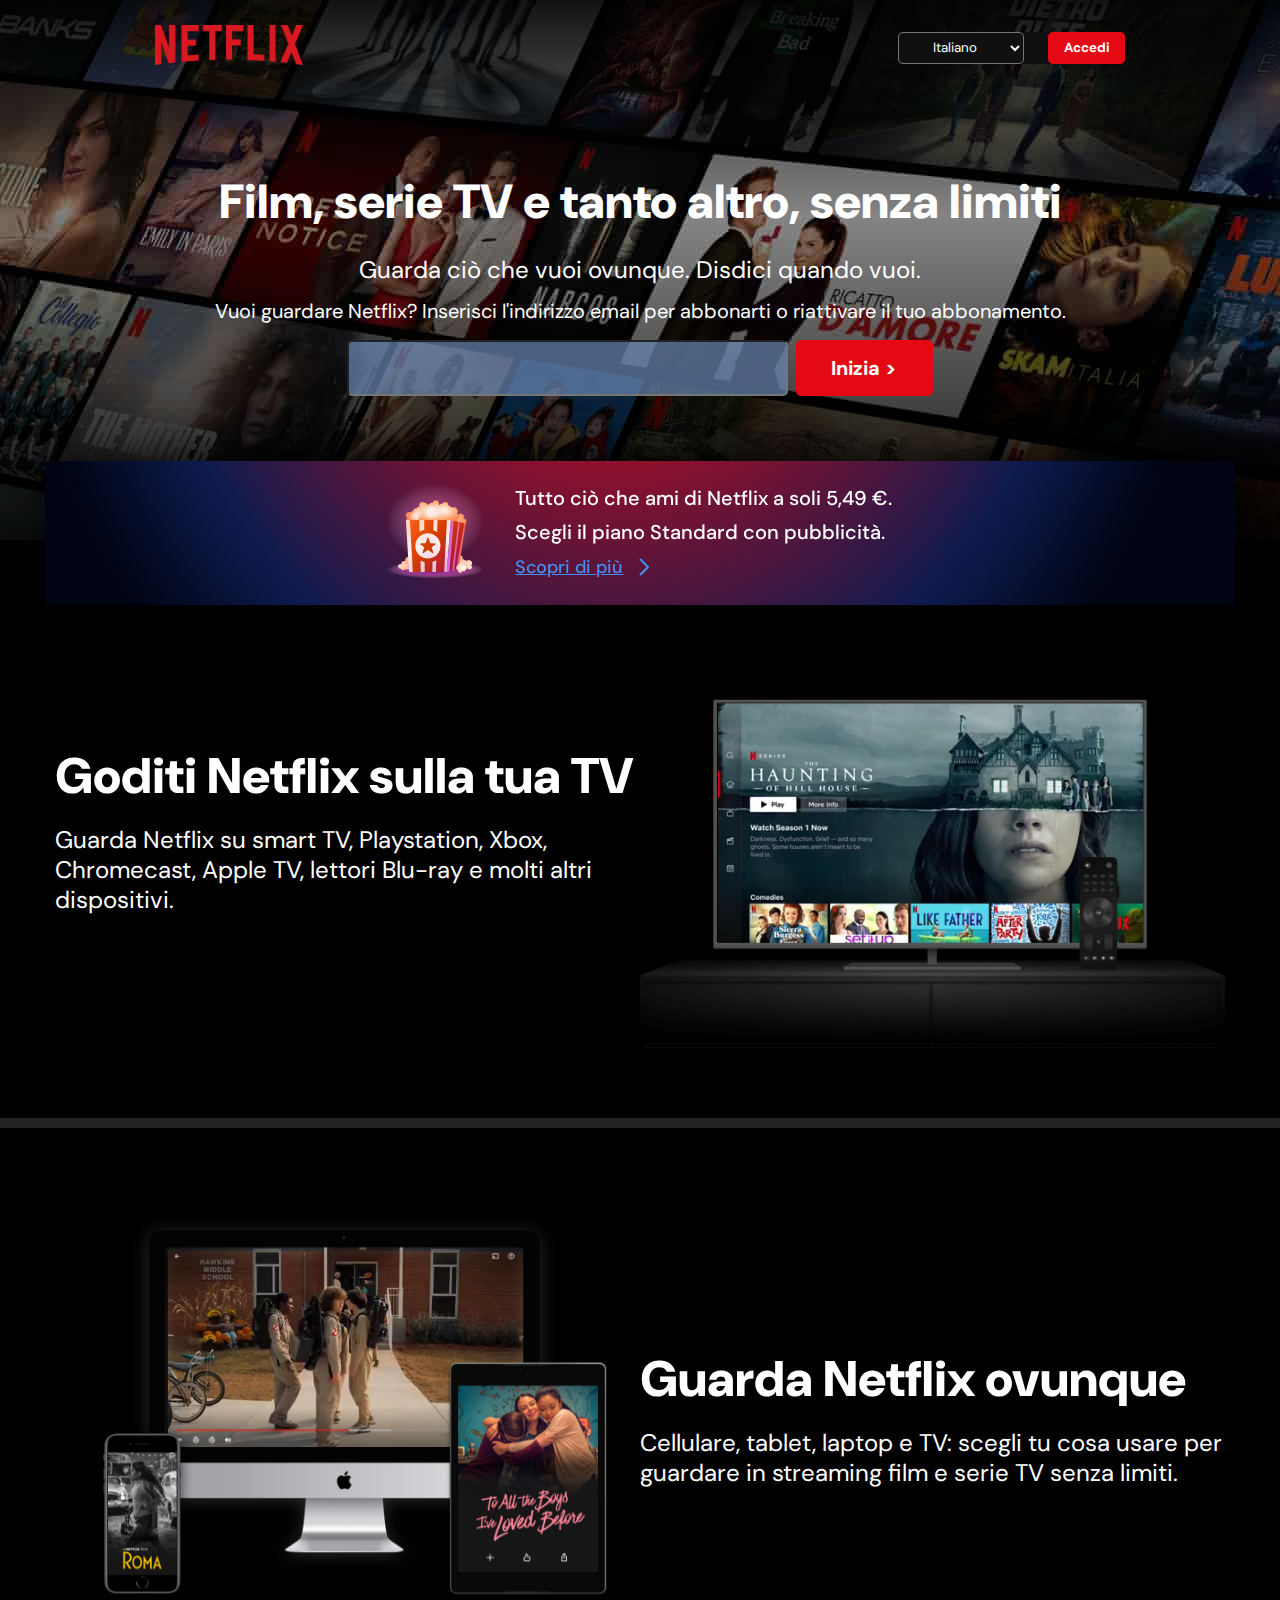
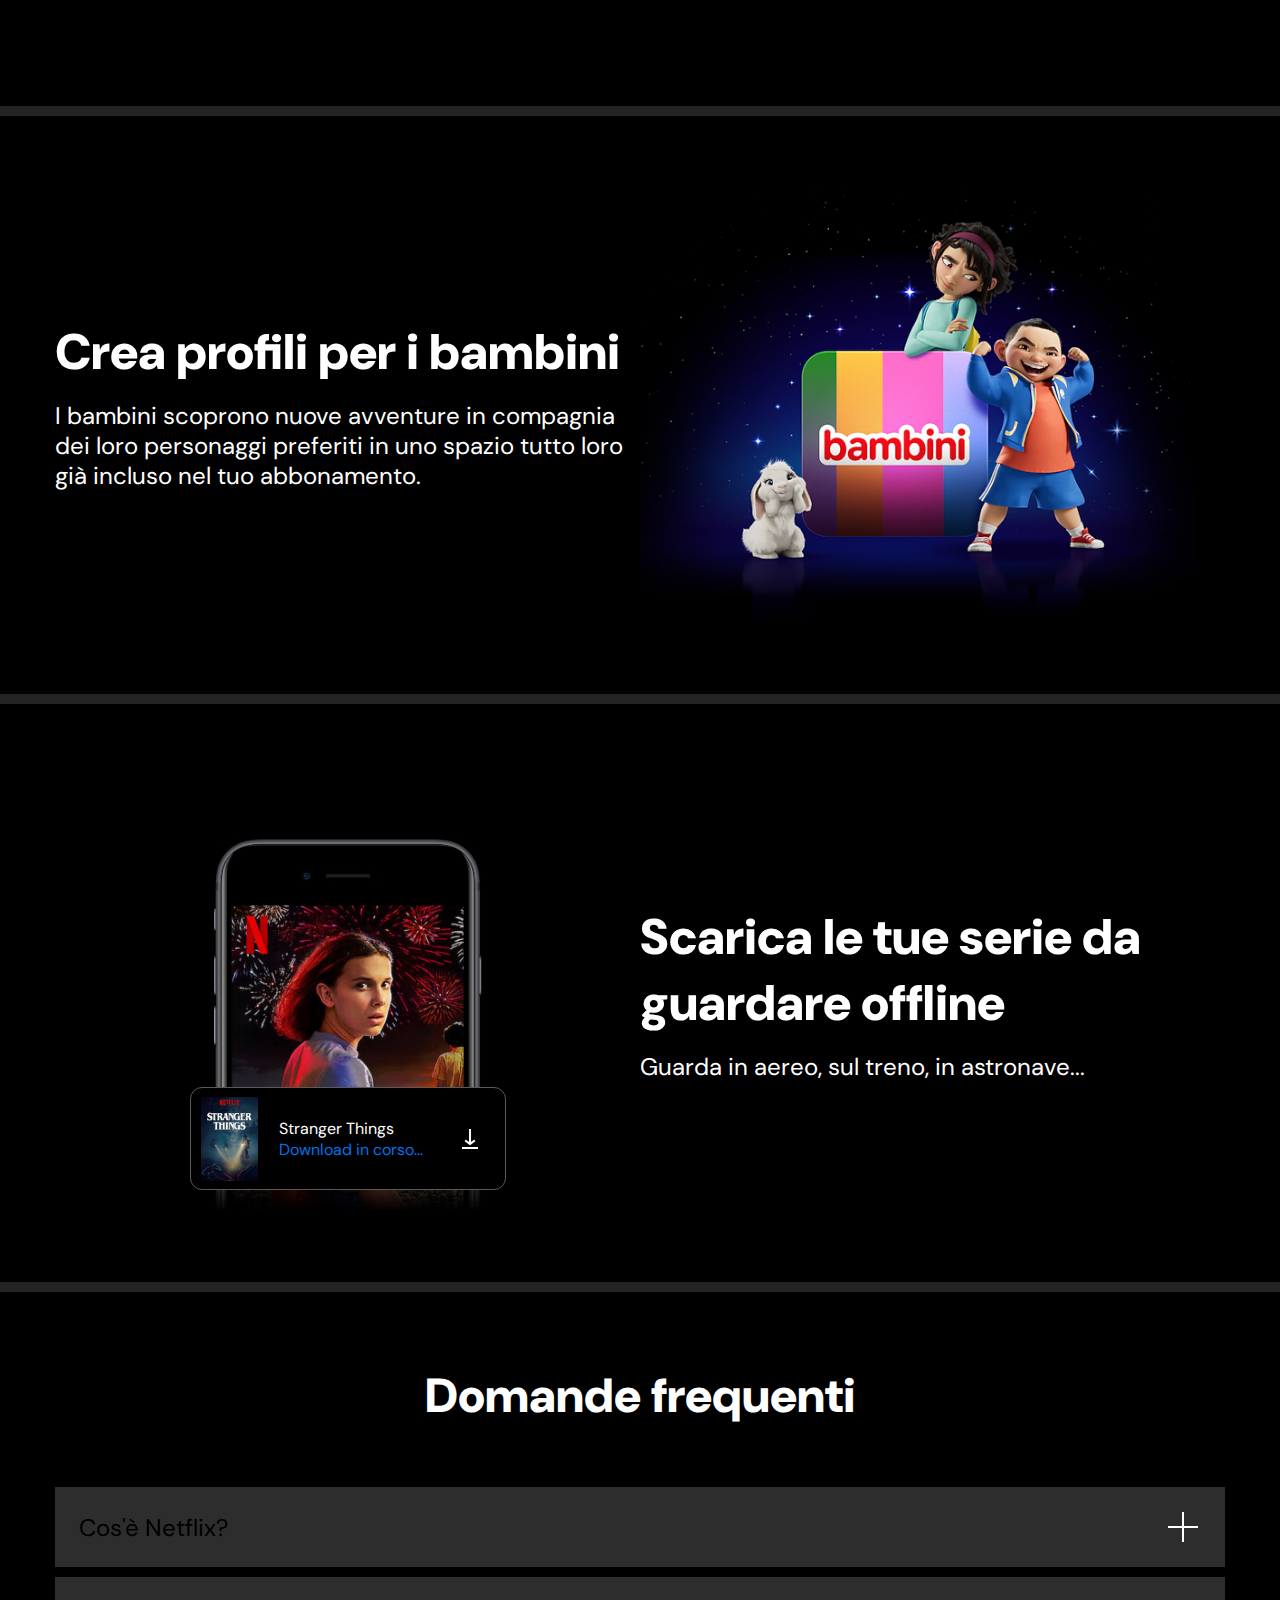
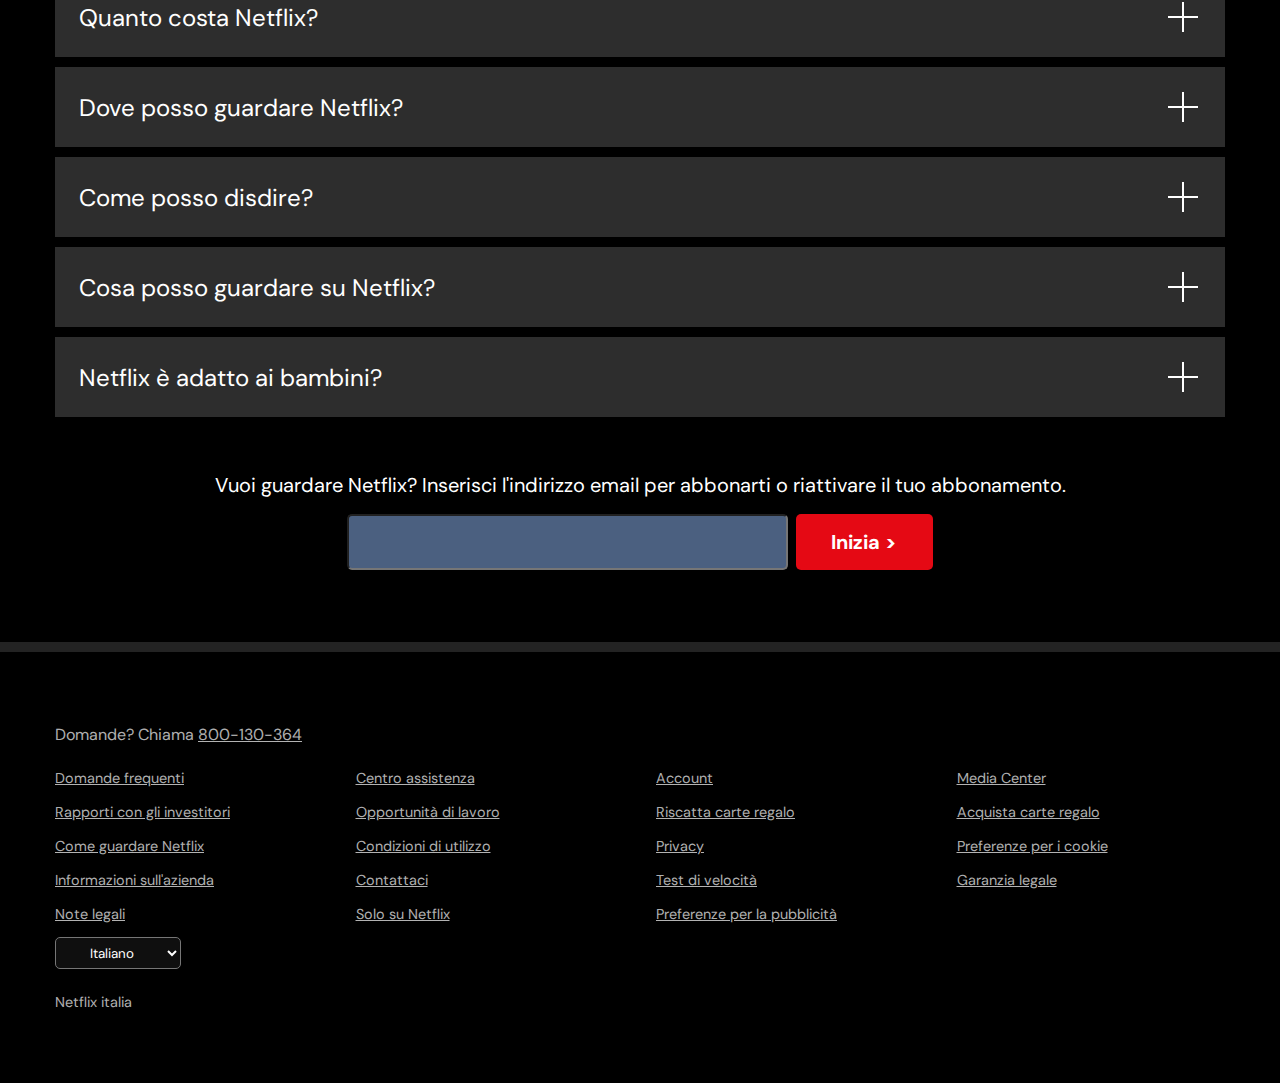
==== commit be1a1d1d: "Media Query" ====
--- a/index.html
+++ b/index.html
@@ -1,536 +1,931 @@
 <!DOCTYPE html>
 <html lang="en">
+  <head>
+    <meta charset="UTF-8" />
+    <meta name="viewport" content="width=device-width, initial-scale=1.0" />
+    <title>Document</title>
+    <link rel="stylesheet" href="./css/index.css" />
+    <link
+      rel="stylesheet"
+      href="https://fonts.googleapis.com/css2?family=Material+Symbols+Outlined:opsz,wght,FILL,GRAD@20..48,100..700,0..1,-50..200"
+    />
+  </head>
 
-<head>
-  <meta charset="UTF-8" />
-  <meta name="viewport" content="width=device-width, initial-scale=1.0" />
-  <title>Document</title>
-  <link rel="stylesheet" href="./css/index.css" />
-  <link rel="stylesheet"
-    href="https://fonts.googleapis.com/css2?family=Material+Symbols+Outlined:opsz,wght,FILL,GRAD@20..48,100..700,0..1,-50..200" />
-</head>
+  <body>
+    <header class="mq-maxw-600">
+      <div class="overlay">
+        <nav>
+          <div class="nav row flex mAuto p-top transparent justify-center">
+            <div class="container nav flex justify-between transparent">
+              <div class="nav__logo transparent">
+                <img
+                  src="./assets/imgs/Netflix_2015_logo.svg.png"
+                  alt="Logo"
+                  class="transparent"
+                />
+              </div>
+              <div class="nav__btn-actions flex align-center transparent">
+                <form action="" class="flex transparent bg-input">
+                  <div class="flex align-center">
+                    <select
+                      name="language"
+                      id="lg"
+                      class="txtWht form border-rounded select flex justify-center align-center bg-input"
+                    >
+                      <option class="bg-wht reverse-color" value="ita">
+                        Italiano
+                      </option>
+                      <option class="bg-wht reverse-color" value="eng">
+                        English
+                      </option>
+                    </select>
+                  </div>
+                  <button
+                    class="btn-action primary-color txt-bold border-rounded txt-center flex align-center justify-center txtWht"
+                  >
+                    Accedi
+                  </button>
+                </form>
+              </div>
+            </div>
+          </div>
+        </nav>
 
-<body>
-  <header class="mq-maxw-600">
-    <div class="overlay">
-      <nav>
-        <div class="nav row flex mAuto p-top transparent justify-center">
-          <div class="container nav flex justify-between transparent">
-            <div class="nav__logo transparent">
-              <img src="./assets/imgs/Netflix_2015_logo.svg.png" alt="Logo" class="transparent" />
+        <div class="row bg">
+          <div class="row transparent">
+            <div
+              class="row container flex column transparent txt-center container-title"
+            >
+              <h1 class="transparent main-title">
+                Film, serie TV e tanto altro, senza limiti
+              </h1>
+              <h3 class="transparent h3 mtop25">
+                Guarda ciò che vuoi ovunque. Disdici quando vuoi.
+              </h3>
             </div>
-            <div class="nav__btn-actions flex align-center transparent">
-              <form action="" class="flex transparent bg-input">
-                <div class="flex align-center">
-                  <select name="language" id="lg"
-                    class="txtWht form border-rounded select flex justify-center align-center bg-input">
-                    <option class="bg-wht reverse-color" value="ita">
-                      Italiano
-                    </option>
-                    <option class="bg-wht reverse-color" value="eng">
-                      English
-                    </option>
-                  </select>
-                </div>
-                <button
-                  class="btn-action primary-color txt-bold border-rounded txt-center flex align-center justify-center txtWht">
-                  Accedi
-                </button>
-              </form>
+          </div>
+        </div>
+        <form action="" class="  flex column justify-center mtop16">
+          <p class="p txt-center ">Vuoi guardare Netflix? Inserisci l'indirizzo email per
+              abbonarti o riattivare il
+              tuo
+              abbonamento.
+          </p>
+          <div class="flex justify-center mtop16 form-btn">
+              <input type="email" name="" class="input-mail border-rounded fpSize">
+              <button
+                  class="button primary-color txt-bold border-rounded txt-center flex align-center justify-center txtWht">Inizia
+                  ></button>
+          </div>
+      </form>
+        <div class="banner">
+          <svg width="96" height="96" fill="none">
+            <path
+              d="M48 95.213c26.51 0 48-3.875 48-8.656 0-4.78-21.49-8.655-48-8.655S0 81.777 0 86.557c0 4.78 21.49 8.656 48 8.656Z"
+              fill="url(#a)"
+            ></path>
+            <path
+              d="M48 77.115c26.51 0 48-17.087 48-38.164C96 17.873 74.51.787 48 .787S0 17.874 0 38.95s21.49 38.164 48 38.164Z"
+              fill="url(#b)"
+            ></path>
+            <path
+              fill-rule="evenodd"
+              clip-rule="evenodd"
+              d="M75.376 75.624a2.36 2.36 0 1 0-2.817 1.408c-.062.157-.107.32-.134.486a3.15 3.15 0 0 0-1.161 4.298 3.146 3.146 0 0 0 4.297 1.161 3.148 3.148 0 0 0 4.927 2.228 2.36 2.36 0 1 0 3.662-2.809 3.148 3.148 0 0 0-4.448-4.447 2.355 2.355 0 0 0-2.67-.669 2.365 2.365 0 0 0-1.656-1.656Zm-50.983 1.49c0 .31-.044.619-.134.915a4.328 4.328 0 1 1-3.256 7.922 2.743 2.743 0 0 1-1.724.606c-.477.001-.946-.123-1.36-.358a1.966 1.966 0 0 1-3.74-.569 2.36 2.36 0 1 1-.013-4.445 3.148 3.148 0 0 1 4.07-3.145 3.148 3.148 0 1 1 6.157-.925Z"
+              fill="url(#c)"
+            ></path>
+            <path
+              fill-rule="evenodd"
+              clip-rule="evenodd"
+              d="M51.934 20.459c0 .388-.07.76-.198 1.102.234.114.452.256.65.422a3.146 3.146 0 0 1 3.102-1.498 3.147 3.147 0 0 1 5.888 1.646 3.154 3.154 0 0 1 1.953 1.498c.783.095 1.501.48 2.013 1.078a3.935 3.935 0 0 1 4.868 5.726c.559.375.983.918 1.212 1.552a3.148 3.148 0 0 1 5.26 3.445 3.147 3.147 0 1 1-3.08 4.701H24.392v-1.208a3.148 3.148 0 0 1-4.346-4.217 3.148 3.148 0 0 1 3.478-5.215 3.142 3.142 0 0 1 2.442-1.164 3.147 3.147 0 0 1 3.554-3.122 3.147 3.147 0 0 1 3.18-1.568 3.147 3.147 0 0 1 4.803-3.954 3.15 3.15 0 0 1 3.238 2.094c.41-.276.88-.45 1.371-.51a3.147 3.147 0 0 1 3.597-1.478 3.148 3.148 0 0 1 6.224.67Z"
+              fill="url(#d)"
+            ></path>
+            <path
+              opacity="0.6"
+              d="M46.033 36.984a7.475 7.475 0 1 0 0-14.951 7.475 7.475 0 0 0 0 14.95Z"
+              fill="url(#e)"
+            ></path>
+            <path
+              opacity="0.6"
+              d="M43.672 32.262a5.115 5.115 0 1 0 0-10.23 5.115 5.115 0 0 0 0 10.23Z"
+              fill="url(#f)"
+            ></path>
+            <path
+              opacity="0.6"
+              d="M42.098 36.197a5.115 5.115 0 1 0 0-10.23 5.115 5.115 0 0 0 0 10.23Z"
+              fill="url(#g)"
+            ></path>
+            <path
+              opacity="0.6"
+              d="M27.148 38.557a5.115 5.115 0 1 0 0-10.23 5.115 5.115 0 0 0 0 10.23Z"
+              fill="url(#h)"
+            ></path>
+            <path
+              opacity="0.6"
+              d="M30.295 36.197a5.115 5.115 0 1 0 0-10.23 5.115 5.115 0 0 0 0 10.23Z"
+              fill="url(#i)"
+            ></path>
+            <path
+              opacity="0.6"
+              d="M30.295 37.77a2.754 2.754 0 1 0 0-5.508 2.754 2.754 0 0 0 0 5.508Z"
+              fill="url(#j)"
+            ></path>
+            <path
+              opacity="0.2"
+              d="M73.574 36.197a2.754 2.754 0 1 0 0-5.508 2.754 2.754 0 0 0 0 5.508Z"
+              fill="url(#k)"
+            ></path>
+            <path
+              opacity="0.2"
+              d="M76.721 39.344a1.967 1.967 0 1 0 0-3.934 1.967 1.967 0 0 0 0 3.934Z"
+              fill="url(#l)"
+            ></path>
+            <path
+              opacity="0.3"
+              d="M72.787 40.131a3.541 3.541 0 1 0 0-7.082 3.541 3.541 0 0 0 0 7.082Z"
+              fill="url(#m)"
+            ></path>
+            <path
+              opacity="0.2"
+              d="M58.623 24.393a2.754 2.754 0 1 0 0-5.508 2.754 2.754 0 0 0 0 5.508Z"
+              fill="url(#n)"
+            ></path>
+            <path
+              opacity="0.2"
+              d="M48.393 21.246a1.967 1.967 0 1 0 0-3.935 1.967 1.967 0 0 0 0 3.935Z"
+              fill="url(#o)"
+            ></path>
+            <path
+              opacity="0.2"
+              d="M35.016 23.607a1.967 1.967 0 1 0 0-3.935 1.967 1.967 0 0 0 0 3.935Z"
+              fill="url(#p)"
+            ></path>
+            <path
+              opacity="0.2"
+              d="M61.77 33.05a5.115 5.115 0 1 0 0-10.23 5.115 5.115 0 0 0 0 10.23Z"
+              fill="url(#q)"
+            ></path>
+            <path
+              opacity="0.6"
+              d="M57.05 31.475a5.115 5.115 0 1 0 0-10.229 5.115 5.115 0 0 0 0 10.23Z"
+              fill="url(#r)"
+            ></path>
+            <path
+              opacity="0.2"
+              d="M59.41 33.836a5.115 5.115 0 1 0 0-10.23 5.115 5.115 0 0 0 0 10.23Z"
+              fill="url(#s)"
+            ></path>
+            <path
+              d="M18.885 36.984h44.853l-3.935 51.934h-37.77l-3.148-51.934Z"
+              fill="url(#t)"
+            ></path>
+            <path
+              d="m71.607 85.77-11.804 3.148 3.935-51.934 14.95 3.934-7.081 44.852Z"
+              fill="url(#u)"
+            ></path>
+            <path
+              fill-rule="evenodd"
+              clip-rule="evenodd"
+              d="m46.33 47.333.254-10.35h-9.388l.104 9.84a16.418 16.418 0 0 0-4.664 1.825l-.327-11.664h-9.407l2.927 51.934h7.943l-.317-11.22a16.431 16.431 0 0 0 4.187 1.453l.105 9.767h7.558l.25-10.101a16.449 16.449 0 0 0 3.675-1.58l-.37 11.681h8.321l2.741-51.934h-9.417l-.388 12.237a16.47 16.47 0 0 0-3.788-1.888Zm16.078 40.89 2.95-.786 5.845-48.488-4.501-1.186-4.294 50.46Zm4.63-1.234 2.317-.618 7.838-45.846-4.375-1.152-5.78 47.616ZM53.507 62.95c0 6.953-5.636 12.59-12.59 12.59s-12.59-5.636-12.59-12.59 5.636-12.59 12.59-12.59 12.59 5.636 12.59 12.59Zm-7.172 6.795L44.64 64.26l4.108-3.047a.39.39 0 0 0-.2-.702 93.591 93.591 0 0 0-5.184-.274l-2.076-5.712a.394.394 0 0 0-.74 0l-2.076 5.712c-1.76.044-3.49.137-5.185.274a.39.39 0 0 0-.198.702l4.107 3.046-1.696 5.485a.394.394 0 0 0 .598.442l4.82-3.281 4.82 3.281a.394.394 0 0 0 .599-.441h-.001Z"
+              fill="url(#v)"
+            ></path>
+            <path
+              opacity="0.4"
+              d="M16.918 82.623a1.967 1.967 0 1 0 0-3.934 1.967 1.967 0 0 0 0 3.934Z"
+              fill="url(#w)"
+            ></path>
+            <path
+              opacity="0.4"
+              d="M13.77 84.984a1.967 1.967 0 1 0 0-3.935 1.967 1.967 0 0 0 0 3.935Z"
+              fill="url(#x)"
+            ></path>
+            <path
+              opacity="0.4"
+              d="M16.131 84.984a1.967 1.967 0 1 0 0-3.935 1.967 1.967 0 0 0 0 3.935Z"
+              fill="url(#y)"
+            ></path>
+            <path
+              opacity="0.4"
+              d="M19.279 86.557a1.967 1.967 0 1 0 0-3.934 1.967 1.967 0 0 0 0 3.934Z"
+              fill="url(#z)"
+            ></path>
+            <path
+              opacity="0.4"
+              d="M82.23 85.77a1.967 1.967 0 1 0 0-3.934 1.967 1.967 0 0 0 0 3.934Z"
+              fill="url(#A)"
+            ></path>
+            <path
+              opacity="0.4"
+              d="M81.836 82.623a2.36 2.36 0 1 0 0-4.721 2.36 2.36 0 0 0 0 4.721Z"
+              fill="url(#B)"
+            ></path>
+            <path
+              opacity="0.4"
+              d="M77.902 82.623a2.36 2.36 0 1 0 0-4.721 2.36 2.36 0 0 0 0 4.721Z"
+              fill="url(#C)"
+            ></path>
+            <path
+              opacity="0.4"
+              d="M75.147 81.836a2.754 2.754 0 1 0 0-5.508 2.754 2.754 0 0 0 0 5.508Z"
+              fill="url(#D)"
+            ></path>
+            <path
+              opacity="0.4"
+              d="M18.492 84.984a2.754 2.754 0 1 0 0-5.509 2.754 2.754 0 0 0 0 5.509Z"
+              fill="url(#E)"
+            ></path>
+            <path
+              fill-rule="evenodd"
+              clip-rule="evenodd"
+              d="M73.967 79.475a2.361 2.361 0 0 1 2.36 2.361 3.148 3.148 0 1 1-.88 6.17 2.36 2.36 0 0 1-4.613-.92 2.755 2.755 0 0 1 .773-5.222v-.028a2.36 2.36 0 0 1 2.36-2.36Z"
+              fill="url(#F)"
+            ></path>
+            <defs>
+              <radialGradient
+                id="a"
+                cx="0"
+                cy="0"
+                r="1"
+                gradientUnits="userSpaceOnUse"
+                gradientTransform="matrix(0 -8.70201 48.2567 0 48 86.604)"
+              >
+                <stop offset="0.286" stop-color="#7D2889"></stop>
+                <stop
+                  offset="0.724"
+                  stop-color="#FF66D9"
+                  stop-opacity="0.41"
+                ></stop>
+                <stop offset="1" stop-color="#fff" stop-opacity="0"></stop>
+              </radialGradient>
+              <radialGradient
+                id="b"
+                cx="0"
+                cy="0"
+                r="1"
+                gradientUnits="userSpaceOnUse"
+                gradientTransform="matrix(0 -38.3681 48.2567 0 48 39.155)"
+              >
+                <stop stop-color="#FFCA45"></stop>
+                <stop
+                  offset="0.453"
+                  stop-color="#FF66D9"
+                  stop-opacity="0.36"
+                ></stop>
+                <stop offset="1" stop-color="#fff" stop-opacity="0"></stop>
+              </radialGradient>
+              <radialGradient
+                id="c"
+                cx="0"
+                cy="0"
+                r="1"
+                gradientUnits="userSpaceOnUse"
+                gradientTransform="rotate(180 23.41 39.738) scale(37.7705)"
+              >
+                <stop offset="0.432" stop-color="#FF8B54"></stop>
+                <stop offset="0.76" stop-color="#FFBB8D"></stop>
+                <stop offset="1" stop-color="#F9DDD1"></stop>
+              </radialGradient>
+              <radialGradient
+                id="d"
+                cx="0"
+                cy="0"
+                r="1"
+                gradientUnits="userSpaceOnUse"
+                gradientTransform="matrix(0 -10.623 28.257 0 47.607 27.934)"
+              >
+                <stop offset="0.302" stop-color="#F9DDD1"></stop>
+                <stop offset="0.674" stop-color="#FFBB8D"></stop>
+                <stop offset="1" stop-color="#FF8B54"></stop>
+              </radialGradient>
+              <radialGradient
+                id="e"
+                cx="0"
+                cy="0"
+                r="1"
+                gradientUnits="userSpaceOnUse"
+                gradientTransform="rotate(90 8.042 37.99) scale(7.03568)"
+              >
+                <stop offset="0.375" stop-color="#FFF4EB"></stop>
+                <stop offset="1" stop-color="#FFF3EB" stop-opacity="0"></stop>
+              </radialGradient>
+              <radialGradient
+                id="f"
+                cx="0"
+                cy="0"
+                r="1"
+                gradientUnits="userSpaceOnUse"
+                gradientTransform="rotate(90 8.112 35.56) scale(4.81389)"
+              >
+                <stop offset="0.375" stop-color="#FFF4EB"></stop>
+                <stop offset="1" stop-color="#FFF3EB" stop-opacity="0"></stop>
+              </radialGradient>
+              <radialGradient
+                id="g"
+                cx="0"
+                cy="0"
+                r="1"
+                gradientUnits="userSpaceOnUse"
+                gradientTransform="rotate(90 5.358 36.74) scale(4.81389)"
+              >
+                <stop offset="0.375" stop-color="#FFF4EB"></stop>
+                <stop offset="1" stop-color="#FFF3EB" stop-opacity="0"></stop>
+              </radialGradient>
+              <radialGradient
+                id="h"
+                cx="0"
+                cy="0"
+                r="1"
+                gradientUnits="userSpaceOnUse"
+                gradientTransform="rotate(90 -3.298 30.445) scale(4.81389)"
+              >
+                <stop offset="0.375" stop-color="#FFF4EB"></stop>
+                <stop offset="1" stop-color="#FFF3EB" stop-opacity="0"></stop>
+              </radialGradient>
+              <radialGradient
+                id="i"
+                cx="0"
+                cy="0"
+                r="1"
+                gradientUnits="userSpaceOnUse"
+                gradientTransform="rotate(90 -.544 30.839) scale(4.81389)"
+              >
+                <stop offset="0.375" stop-color="#FFF4EB"></stop>
+                <stop offset="1" stop-color="#FFF3EB" stop-opacity="0"></stop>
+              </radialGradient>
+              <radialGradient
+                id="j"
+                cx="0"
+                cy="0"
+                r="1"
+                gradientUnits="userSpaceOnUse"
+                gradientTransform="rotate(90 -2.442 32.737) scale(2.59209)"
+              >
+                <stop offset="0.375" stop-color="#FFF4EB"></stop>
+                <stop offset="1" stop-color="#FFF3EB" stop-opacity="0"></stop>
+              </radialGradient>
+              <radialGradient
+                id="k"
+                cx="0"
+                cy="0"
+                r="1"
+                gradientUnits="userSpaceOnUse"
+                gradientTransform="rotate(90 19.985 53.59) scale(2.59209)"
+              >
+                <stop offset="0.375" stop-color="#FFF4EB"></stop>
+                <stop offset="1" stop-color="#FFF3EB" stop-opacity="0"></stop>
+              </radialGradient>
+              <radialGradient
+                id="l"
+                cx="0"
+                cy="0"
+                r="1"
+                gradientUnits="userSpaceOnUse"
+                gradientTransform="rotate(90 19.614 57.107) scale(1.85149)"
+              >
+                <stop offset="0.375" stop-color="#FFF4EB"></stop>
+                <stop offset="1" stop-color="#FFF3EB" stop-opacity="0"></stop>
+              </radialGradient>
+              <radialGradient
+                id="m"
+                cx="0"
+                cy="0"
+                r="1"
+                gradientUnits="userSpaceOnUse"
+                gradientTransform="rotate(90 17.994 54.792) scale(3.33269)"
+              >
+                <stop offset="0.375" stop-color="#FFF4EB"></stop>
+                <stop offset="1" stop-color="#FFF3EB" stop-opacity="0"></stop>
+              </radialGradient>
+              <radialGradient
+                id="n"
+                cx="0"
+                cy="0"
+                r="1"
+                gradientUnits="userSpaceOnUse"
+                gradientTransform="rotate(90 18.41 40.212) scale(2.59209)"
+              >
+                <stop offset="0.375" stop-color="#FFF4EB"></stop>
+                <stop offset="1" stop-color="#FFF3EB" stop-opacity="0"></stop>
+              </radialGradient>
+              <radialGradient
+                id="o"
+                cx="0"
+                cy="0"
+                r="1"
+                gradientUnits="userSpaceOnUse"
+                gradientTransform="rotate(90 14.5 33.894) scale(1.8515)"
+              >
+                <stop offset="0.375" stop-color="#FFF4EB"></stop>
+                <stop offset="1" stop-color="#FFF3EB" stop-opacity="0"></stop>
+              </radialGradient>
+              <radialGradient
+                id="p"
+                cx="0"
+                cy="0"
+                r="1"
+                gradientUnits="userSpaceOnUse"
+                gradientTransform="rotate(90 6.63 28.386) scale(1.85149)"
+              >
+                <stop offset="0.375" stop-color="#FFF4EB"></stop>
+                <stop offset="1" stop-color="#FFF3EB" stop-opacity="0"></stop>
+              </radialGradient>
+              <radialGradient
+                id="q"
+                cx="0"
+                cy="0"
+                r="1"
+                gradientUnits="userSpaceOnUse"
+                gradientTransform="rotate(90 16.768 45.003) scale(4.81389)"
+              >
+                <stop offset="0.375" stop-color="#FFF4EB"></stop>
+                <stop offset="1" stop-color="#FFF3EB" stop-opacity="0"></stop>
+              </radialGradient>
+              <radialGradient
+                id="r"
+                cx="0"
+                cy="0"
+                r="1"
+                gradientUnits="userSpaceOnUse"
+                gradientTransform="rotate(90 15.194 41.855) scale(4.81389)"
+              >
+                <stop offset="0.375" stop-color="#FFF4EB"></stop>
+                <stop offset="1" stop-color="#FFF3EB" stop-opacity="0"></stop>
+              </radialGradient>
+              <radialGradient
+                id="s"
+                cx="0"
+                cy="0"
+                r="1"
+                gradientUnits="userSpaceOnUse"
+                gradientTransform="rotate(90 15.194 44.216) scale(4.81389)"
+              >
+                <stop offset="0.375" stop-color="#FFF4EB"></stop>
+                <stop offset="1" stop-color="#FFF3EB" stop-opacity="0"></stop>
+              </radialGradient>
+              <radialGradient
+                id="w"
+                cx="0"
+                cy="0"
+                r="1"
+                gradientUnits="userSpaceOnUse"
+                gradientTransform="rotate(90 -31.927 48.845) scale(1.8515)"
+              >
+                <stop offset="0.375" stop-color="#F9DDD1"></stop>
+                <stop offset="1" stop-color="#FFF3EB" stop-opacity="0"></stop>
+              </radialGradient>
+              <radialGradient
+                id="x"
+                cx="0"
+                cy="0"
+                r="1"
+                gradientUnits="userSpaceOnUse"
+                gradientTransform="rotate(90 -34.681 48.452) scale(1.8515)"
+              >
+                <stop offset="0.375" stop-color="#F9DDD1"></stop>
+                <stop offset="1" stop-color="#FFF3EB" stop-opacity="0"></stop>
+              </radialGradient>
+              <radialGradient
+                id="y"
+                cx="0"
+                cy="0"
+                r="1"
+                gradientUnits="userSpaceOnUse"
+                gradientTransform="rotate(90 -33.5 49.632) scale(1.8515)"
+              >
+                <stop offset="0.375" stop-color="#F9DDD1"></stop>
+                <stop offset="1" stop-color="#FFF3EB" stop-opacity="0"></stop>
+              </radialGradient>
+              <radialGradient
+                id="z"
+                cx="0"
+                cy="0"
+                r="1"
+                gradientUnits="userSpaceOnUse"
+                gradientTransform="rotate(90 -32.714 51.993) scale(1.85149)"
+              >
+                <stop offset="0.375" stop-color="#F9DDD1"></stop>
+                <stop offset="1" stop-color="#FFF3EB" stop-opacity="0"></stop>
+              </radialGradient>
+              <radialGradient
+                id="A"
+                cx="0"
+                cy="0"
+                r="1"
+                gradientUnits="userSpaceOnUse"
+                gradientTransform="rotate(90 -.845 83.075) scale(1.85149)"
+              >
+                <stop offset="0.375" stop-color="#F9DDD1"></stop>
+                <stop offset="1" stop-color="#FFF3EB" stop-opacity="0"></stop>
+              </radialGradient>
+              <radialGradient
+                id="B"
+                cx="0"
+                cy="0"
+                r="1"
+                gradientUnits="userSpaceOnUse"
+                gradientTransform="rotate(90 .718 81.118) scale(2.2218)"
+              >
+                <stop offset="0.375" stop-color="#F9DDD1"></stop>
+                <stop offset="1" stop-color="#FFF3EB" stop-opacity="0"></stop>
+              </radialGradient>
+              <radialGradient
+                id="C"
+                cx="0"
+                cy="0"
+                r="1"
+                gradientUnits="userSpaceOnUse"
+                gradientTransform="rotate(90 -1.25 79.151) scale(2.2218)"
+              >
+                <stop offset="0.375" stop-color="#F9DDD1"></stop>
+                <stop offset="1" stop-color="#FFF3EB" stop-opacity="0"></stop>
+              </radialGradient>
+              <radialGradient
+                id="D"
+                cx="0"
+                cy="0"
+                r="1"
+                gradientUnits="userSpaceOnUse"
+                gradientTransform="rotate(90 -2.048 77.196) scale(2.5921)"
+              >
+                <stop offset="0.375" stop-color="#F9DDD1"></stop>
+                <stop offset="1" stop-color="#FFF3EB" stop-opacity="0"></stop>
+              </radialGradient>
+              <radialGradient
+                id="E"
+                cx="0"
+                cy="0"
+                r="1"
+                gradientUnits="userSpaceOnUse"
+                gradientTransform="rotate(90 -31.95 50.442) scale(2.5921)"
+              >
+                <stop offset="0.375" stop-color="#F9DDD1"></stop>
+                <stop offset="1" stop-color="#FFF3EB" stop-opacity="0"></stop>
+              </radialGradient>
+              <radialGradient
+                id="F"
+                cx="0"
+                cy="0"
+                r="1"
+                gradientUnits="userSpaceOnUse"
+                gradientTransform="rotate(111.038 9.116 68.506) scale(5.48002)"
+              >
+                <stop stop-color="#FDF7F2"></stop>
+                <stop offset="1" stop-color="#FFD8BD"></stop>
+              </radialGradient>
+              <linearGradient
+                id="t"
+                x1="59.803"
+                y1="88.918"
+                x2="33.764"
+                y2="21.046"
+                gradientUnits="userSpaceOnUse"
+              >
+                <stop stop-color="#E0B1CC"></stop>
+                <stop offset="0.431" stop-color="#FFF1F1"></stop>
+                <stop offset="1" stop-color="#FFC9A5"></stop>
+              </linearGradient>
+              <linearGradient
+                id="u"
+                x1="59.803"
+                y1="53.115"
+                x2="83.41"
+                y2="53.115"
+                gradientUnits="userSpaceOnUse"
+              >
+                <stop stop-color="#D16AE9"></stop>
+                <stop offset="1" stop-color="#FF661D"></stop>
+              </linearGradient>
+              <linearGradient
+                id="v"
+                x1="18.111"
+                y1="36.984"
+                x2="75.136"
+                y2="85.621"
+                gradientUnits="userSpaceOnUse"
+              >
+                <stop stop-color="#FF661D"></stop>
+                <stop offset="0.5" stop-color="#CE3A00"></stop>
+                <stop offset="1" stop-color="#A60A5E"></stop>
+              </linearGradient>
+            </defs>
+          </svg>
+          <div class="text">
+            <p>Tutto ciò che ami di Netflix a soli 5,49 €.</p>
+            <p id="specific">Scegli il piano Standard con pubblicità.</p>
+            <button role="link">
+              Scopri di più<svg
+                width="24"
+                height="24"
+                viewBox="0 0 24 24"
+                fill="none"
+                xmlns="http://www.w3.org/2000/svg"
+                data-mirrorinrtl="true"
+                class="default-ltr-cache-4z3qvp e1svuwfo1"
+                data-name="ChevronRight"
+                aria-hidden="true"
+              >
+                <path
+                  fill-rule="evenodd"
+                  clip-rule="evenodd"
+                  d="M15.5859 12L8.29303 19.2928L9.70725 20.7071L17.7072 12.7071C17.8948 12.5195 18.0001 12.2652 18.0001 12C18.0001 11.7347 17.8948 11.4804 17.7072 11.2928L9.70724 3.29285L8.29303 4.70706L15.5859 12Z"
+                  fill="currentColor"
+                ></path>
+              </svg>
+            </button>
+          </div>
+        </div>
+      </div>
+    </header>
+    <div class="row flex column justify-center align-center">
+      <div class="row container section flex-mobile">
+        <div class="box flex column justify-center align-center">
+          <div class="box__title">
+            <h2 class="main-title">Goditi Netflix sulla tua TV</h2>
+            <p class="h3 mtop16">
+              Guarda Netflix su smart TV, Playstation, Xbox, Chromecast, Apple
+              TV, lettori Blu-ray e molti altri dispositivi.
+            </p>
+          </div>
+        </div>
+        <div class="box transparent">
+          <img
+            src="./assets/imgs/tv.png"
+            alt="tv image"
+            class="box__img transparent"
+          />
+          <div
+            class="box__video v1 flex justify-center align-center transparent"
+          >
+            <video src="./assets/video/video-tv-0819.m4v" autoplay loop></video>
+          </div>
+        </div>
+      </div>
+      <div class="divider"></div>
+      <div class="row container section flex-mobile reverse">
+        <div class="box transparent">
+          <img
+            src="./assets/imgs/device-pile.png"
+            alt="device image"
+            class="box__img"
+          />
+          <div class="box__video v2 flex justify-center align-center">
+            <video src="./assets/video/video-devices.m4v" autoplay loop></video>
+          </div>
+        </div>
+        <div class="box flex column justify-center align-center">
+          <div class="box__title">
+            <h2 class="main-title">Guarda Netflix ovunque</h2>
+            <p class="h3 mtop16">
+              Cellulare, tablet, laptop e TV: scegli tu cosa usare per guardare
+              in streaming film e serie TV senza limiti.
+            </p>
+          </div>
+        </div>
+      </div>
+      <div class="divider"></div>
+      <div class="row container section flex-mobile">
+        <div class="box flex column justify-center align-center">
+          <div class="box__title">
+            <h2 class="main-title">Crea profili per i bambini</h2>
+            <p class="h3 mtop16">
+              I bambini scoprono nuove avventure in compagnia dei loro
+              personaggi preferiti in uno spazio tutto loro già incluso nel tuo
+              abbonamento.
+            </p>
+          </div>
+        </div>
+        <div class="box box__img3"></div>
+      </div>
+      <div class="divider"></div>
+      <div class="row container section flex-mobile reverse">
+        <div class="box box__img4 flex column justify-end align-center">
+          <div class="box__download black flex justify-between align-center">
+            <img
+              src="./assets/imgs/boxshot.png"
+              alt="boxshot"
+              width="57px"
+              height="84px"
+            />
+            <div class="box__titles">
+              <p class="color-wht">Stranger Things</p>
+              <p class="blue">Download in corso...</p>
             </div>
-          </div>
-        </div>
-      </nav>
-
-      <div class="row bg">
-        <div class="row transparent mbot60">
-          <div class="row container flex column transparent txt-center container-title">
-            <h1 class="transparent main-title">
-              Film, serie TV e tanto altro, senza limiti
-            </h1>
-            <h3 class="transparent h3 mtop25">
-              Guarda ciò che vuoi ovunque. Disdici quando vuoi.
-            </h3>
-
-            <div class="transparent">
-              <p class="transparent p mtop25">
-                Vuoi guardare Netflix? Inserisci l'indirizzo email per
-                abbonarti o riattivare il tuo abbonamento.
-              </p>
-              <form action="" class="transparent flex justify-center mtop16 column-mq mq-maxw-600">
-                <input type="email" name="" class="input-mail border-rounded mq-maxw-600">
-                <button class="button primary-color txt-bold border-rounded txt-center flex align-center justify-center txtWht">Inizia ></button>
-            </form>
-            </div>
+            <img
+              width="50px"
+              height="50px"
+              src="./assets/video/download-icon.gif"
+            />
+          </div>
+        </div>
+        <div class="box flex column justify-center align-center">
+          <div class="box__title">
+            <h2 class="main-title">Scarica le tue serie da guardare offline</h2>
+            <p class="h3 mtop16">Guarda in aereo, sul treno, in astronave...</p>
           </div>
         </div>
       </div>
-      <div class="banner">
-        <svg width="96" height="96" fill="none">
-          <path
-            d="M48 95.213c26.51 0 48-3.875 48-8.656 0-4.78-21.49-8.655-48-8.655S0 81.777 0 86.557c0 4.78 21.49 8.656 48 8.656Z"
-            fill="url(#a)"></path>
-          <path
-            d="M48 77.115c26.51 0 48-17.087 48-38.164C96 17.873 74.51.787 48 .787S0 17.874 0 38.95s21.49 38.164 48 38.164Z"
-            fill="url(#b)"></path>
-          <path fill-rule="evenodd" clip-rule="evenodd"
-            d="M75.376 75.624a2.36 2.36 0 1 0-2.817 1.408c-.062.157-.107.32-.134.486a3.15 3.15 0 0 0-1.161 4.298 3.146 3.146 0 0 0 4.297 1.161 3.148 3.148 0 0 0 4.927 2.228 2.36 2.36 0 1 0 3.662-2.809 3.148 3.148 0 0 0-4.448-4.447 2.355 2.355 0 0 0-2.67-.669 2.365 2.365 0 0 0-1.656-1.656Zm-50.983 1.49c0 .31-.044.619-.134.915a4.328 4.328 0 1 1-3.256 7.922 2.743 2.743 0 0 1-1.724.606c-.477.001-.946-.123-1.36-.358a1.966 1.966 0 0 1-3.74-.569 2.36 2.36 0 1 1-.013-4.445 3.148 3.148 0 0 1 4.07-3.145 3.148 3.148 0 1 1 6.157-.925Z"
-            fill="url(#c)"></path>
-          <path fill-rule="evenodd" clip-rule="evenodd"
-            d="M51.934 20.459c0 .388-.07.76-.198 1.102.234.114.452.256.65.422a3.146 3.146 0 0 1 3.102-1.498 3.147 3.147 0 0 1 5.888 1.646 3.154 3.154 0 0 1 1.953 1.498c.783.095 1.501.48 2.013 1.078a3.935 3.935 0 0 1 4.868 5.726c.559.375.983.918 1.212 1.552a3.148 3.148 0 0 1 5.26 3.445 3.147 3.147 0 1 1-3.08 4.701H24.392v-1.208a3.148 3.148 0 0 1-4.346-4.217 3.148 3.148 0 0 1 3.478-5.215 3.142 3.142 0 0 1 2.442-1.164 3.147 3.147 0 0 1 3.554-3.122 3.147 3.147 0 0 1 3.18-1.568 3.147 3.147 0 0 1 4.803-3.954 3.15 3.15 0 0 1 3.238 2.094c.41-.276.88-.45 1.371-.51a3.147 3.147 0 0 1 3.597-1.478 3.148 3.148 0 0 1 6.224.67Z"
-            fill="url(#d)"></path>
-          <path opacity="0.6" d="M46.033 36.984a7.475 7.475 0 1 0 0-14.951 7.475 7.475 0 0 0 0 14.95Z" fill="url(#e)">
-          </path>
-          <path opacity="0.6" d="M43.672 32.262a5.115 5.115 0 1 0 0-10.23 5.115 5.115 0 0 0 0 10.23Z" fill="url(#f)">
-          </path>
-          <path opacity="0.6" d="M42.098 36.197a5.115 5.115 0 1 0 0-10.23 5.115 5.115 0 0 0 0 10.23Z" fill="url(#g)">
-          </path>
-          <path opacity="0.6" d="M27.148 38.557a5.115 5.115 0 1 0 0-10.23 5.115 5.115 0 0 0 0 10.23Z" fill="url(#h)">
-          </path>
-          <path opacity="0.6" d="M30.295 36.197a5.115 5.115 0 1 0 0-10.23 5.115 5.115 0 0 0 0 10.23Z" fill="url(#i)">
-          </path>
-          <path opacity="0.6" d="M30.295 37.77a2.754 2.754 0 1 0 0-5.508 2.754 2.754 0 0 0 0 5.508Z" fill="url(#j)">
-          </path>
-          <path opacity="0.2" d="M73.574 36.197a2.754 2.754 0 1 0 0-5.508 2.754 2.754 0 0 0 0 5.508Z" fill="url(#k)">
-          </path>
-          <path opacity="0.2" d="M76.721 39.344a1.967 1.967 0 1 0 0-3.934 1.967 1.967 0 0 0 0 3.934Z" fill="url(#l)">
-          </path>
-          <path opacity="0.3" d="M72.787 40.131a3.541 3.541 0 1 0 0-7.082 3.541 3.541 0 0 0 0 7.082Z" fill="url(#m)">
-          </path>
-          <path opacity="0.2" d="M58.623 24.393a2.754 2.754 0 1 0 0-5.508 2.754 2.754 0 0 0 0 5.508Z" fill="url(#n)">
-          </path>
-          <path opacity="0.2" d="M48.393 21.246a1.967 1.967 0 1 0 0-3.935 1.967 1.967 0 0 0 0 3.935Z" fill="url(#o)">
-          </path>
-          <path opacity="0.2" d="M35.016 23.607a1.967 1.967 0 1 0 0-3.935 1.967 1.967 0 0 0 0 3.935Z" fill="url(#p)">
-          </path>
-          <path opacity="0.2" d="M61.77 33.05a5.115 5.115 0 1 0 0-10.23 5.115 5.115 0 0 0 0 10.23Z" fill="url(#q)"></path>
-          <path opacity="0.6" d="M57.05 31.475a5.115 5.115 0 1 0 0-10.229 5.115 5.115 0 0 0 0 10.23Z" fill="url(#r)">
-          </path>
-          <path opacity="0.2" d="M59.41 33.836a5.115 5.115 0 1 0 0-10.23 5.115 5.115 0 0 0 0 10.23Z" fill="url(#s)">
-          </path>
-          <path d="M18.885 36.984h44.853l-3.935 51.934h-37.77l-3.148-51.934Z" fill="url(#t)"></path>
-          <path d="m71.607 85.77-11.804 3.148 3.935-51.934 14.95 3.934-7.081 44.852Z" fill="url(#u)"></path>
-          <path fill-rule="evenodd" clip-rule="evenodd"
-            d="m46.33 47.333.254-10.35h-9.388l.104 9.84a16.418 16.418 0 0 0-4.664 1.825l-.327-11.664h-9.407l2.927 51.934h7.943l-.317-11.22a16.431 16.431 0 0 0 4.187 1.453l.105 9.767h7.558l.25-10.101a16.449 16.449 0 0 0 3.675-1.58l-.37 11.681h8.321l2.741-51.934h-9.417l-.388 12.237a16.47 16.47 0 0 0-3.788-1.888Zm16.078 40.89 2.95-.786 5.845-48.488-4.501-1.186-4.294 50.46Zm4.63-1.234 2.317-.618 7.838-45.846-4.375-1.152-5.78 47.616ZM53.507 62.95c0 6.953-5.636 12.59-12.59 12.59s-12.59-5.636-12.59-12.59 5.636-12.59 12.59-12.59 12.59 5.636 12.59 12.59Zm-7.172 6.795L44.64 64.26l4.108-3.047a.39.39 0 0 0-.2-.702 93.591 93.591 0 0 0-5.184-.274l-2.076-5.712a.394.394 0 0 0-.74 0l-2.076 5.712c-1.76.044-3.49.137-5.185.274a.39.39 0 0 0-.198.702l4.107 3.046-1.696 5.485a.394.394 0 0 0 .598.442l4.82-3.281 4.82 3.281a.394.394 0 0 0 .599-.441h-.001Z"
-            fill="url(#v)"></path>
-          <path opacity="0.4" d="M16.918 82.623a1.967 1.967 0 1 0 0-3.934 1.967 1.967 0 0 0 0 3.934Z" fill="url(#w)">
-          </path>
-          <path opacity="0.4" d="M13.77 84.984a1.967 1.967 0 1 0 0-3.935 1.967 1.967 0 0 0 0 3.935Z" fill="url(#x)">
-          </path>
-          <path opacity="0.4" d="M16.131 84.984a1.967 1.967 0 1 0 0-3.935 1.967 1.967 0 0 0 0 3.935Z" fill="url(#y)">
-          </path>
-          <path opacity="0.4" d="M19.279 86.557a1.967 1.967 0 1 0 0-3.934 1.967 1.967 0 0 0 0 3.934Z" fill="url(#z)">
-          </path>
-          <path opacity="0.4" d="M82.23 85.77a1.967 1.967 0 1 0 0-3.934 1.967 1.967 0 0 0 0 3.934Z" fill="url(#A)"></path>
-          <path opacity="0.4" d="M81.836 82.623a2.36 2.36 0 1 0 0-4.721 2.36 2.36 0 0 0 0 4.721Z" fill="url(#B)"></path>
-          <path opacity="0.4" d="M77.902 82.623a2.36 2.36 0 1 0 0-4.721 2.36 2.36 0 0 0 0 4.721Z" fill="url(#C)"></path>
-          <path opacity="0.4" d="M75.147 81.836a2.754 2.754 0 1 0 0-5.508 2.754 2.754 0 0 0 0 5.508Z" fill="url(#D)">
-          </path>
-          <path opacity="0.4" d="M18.492 84.984a2.754 2.754 0 1 0 0-5.509 2.754 2.754 0 0 0 0 5.509Z" fill="url(#E)">
-          </path>
-          <path fill-rule="evenodd" clip-rule="evenodd"
-            d="M73.967 79.475a2.361 2.361 0 0 1 2.36 2.361 3.148 3.148 0 1 1-.88 6.17 2.36 2.36 0 0 1-4.613-.92 2.755 2.755 0 0 1 .773-5.222v-.028a2.36 2.36 0 0 1 2.36-2.36Z"
-            fill="url(#F)"></path>
-          <defs>
-            <radialGradient id="a" cx="0" cy="0" r="1" gradientUnits="userSpaceOnUse"
-              gradientTransform="matrix(0 -8.70201 48.2567 0 48 86.604)">
-              <stop offset="0.286" stop-color="#7D2889"></stop>
-              <stop offset="0.724" stop-color="#FF66D9" stop-opacity="0.41"></stop>
-              <stop offset="1" stop-color="#fff" stop-opacity="0"></stop>
-            </radialGradient>
-            <radialGradient id="b" cx="0" cy="0" r="1" gradientUnits="userSpaceOnUse"
-              gradientTransform="matrix(0 -38.3681 48.2567 0 48 39.155)">
-              <stop stop-color="#FFCA45"></stop>
-              <stop offset="0.453" stop-color="#FF66D9" stop-opacity="0.36"></stop>
-              <stop offset="1" stop-color="#fff" stop-opacity="0"></stop>
-            </radialGradient>
-            <radialGradient id="c" cx="0" cy="0" r="1" gradientUnits="userSpaceOnUse"
-              gradientTransform="rotate(180 23.41 39.738) scale(37.7705)">
-              <stop offset="0.432" stop-color="#FF8B54"></stop>
-              <stop offset="0.76" stop-color="#FFBB8D"></stop>
-              <stop offset="1" stop-color="#F9DDD1"></stop>
-            </radialGradient>
-            <radialGradient id="d" cx="0" cy="0" r="1" gradientUnits="userSpaceOnUse"
-              gradientTransform="matrix(0 -10.623 28.257 0 47.607 27.934)">
-              <stop offset="0.302" stop-color="#F9DDD1"></stop>
-              <stop offset="0.674" stop-color="#FFBB8D"></stop>
-              <stop offset="1" stop-color="#FF8B54"></stop>
-            </radialGradient>
-            <radialGradient id="e" cx="0" cy="0" r="1" gradientUnits="userSpaceOnUse"
-              gradientTransform="rotate(90 8.042 37.99) scale(7.03568)">
-              <stop offset="0.375" stop-color="#FFF4EB"></stop>
-              <stop offset="1" stop-color="#FFF3EB" stop-opacity="0"></stop>
-            </radialGradient>
-            <radialGradient id="f" cx="0" cy="0" r="1" gradientUnits="userSpaceOnUse"
-              gradientTransform="rotate(90 8.112 35.56) scale(4.81389)">
-              <stop offset="0.375" stop-color="#FFF4EB"></stop>
-              <stop offset="1" stop-color="#FFF3EB" stop-opacity="0"></stop>
-            </radialGradient>
-            <radialGradient id="g" cx="0" cy="0" r="1" gradientUnits="userSpaceOnUse"
-              gradientTransform="rotate(90 5.358 36.74) scale(4.81389)">
-              <stop offset="0.375" stop-color="#FFF4EB"></stop>
-              <stop offset="1" stop-color="#FFF3EB" stop-opacity="0"></stop>
-            </radialGradient>
-            <radialGradient id="h" cx="0" cy="0" r="1" gradientUnits="userSpaceOnUse"
-              gradientTransform="rotate(90 -3.298 30.445) scale(4.81389)">
-              <stop offset="0.375" stop-color="#FFF4EB"></stop>
-              <stop offset="1" stop-color="#FFF3EB" stop-opacity="0"></stop>
-            </radialGradient>
-            <radialGradient id="i" cx="0" cy="0" r="1" gradientUnits="userSpaceOnUse"
-              gradientTransform="rotate(90 -.544 30.839) scale(4.81389)">
-              <stop offset="0.375" stop-color="#FFF4EB"></stop>
-              <stop offset="1" stop-color="#FFF3EB" stop-opacity="0"></stop>
-            </radialGradient>
-            <radialGradient id="j" cx="0" cy="0" r="1" gradientUnits="userSpaceOnUse"
-              gradientTransform="rotate(90 -2.442 32.737) scale(2.59209)">
-              <stop offset="0.375" stop-color="#FFF4EB"></stop>
-              <stop offset="1" stop-color="#FFF3EB" stop-opacity="0"></stop>
-            </radialGradient>
-            <radialGradient id="k" cx="0" cy="0" r="1" gradientUnits="userSpaceOnUse"
-              gradientTransform="rotate(90 19.985 53.59) scale(2.59209)">
-              <stop offset="0.375" stop-color="#FFF4EB"></stop>
-              <stop offset="1" stop-color="#FFF3EB" stop-opacity="0"></stop>
-            </radialGradient>
-            <radialGradient id="l" cx="0" cy="0" r="1" gradientUnits="userSpaceOnUse"
-              gradientTransform="rotate(90 19.614 57.107) scale(1.85149)">
-              <stop offset="0.375" stop-color="#FFF4EB"></stop>
-              <stop offset="1" stop-color="#FFF3EB" stop-opacity="0"></stop>
-            </radialGradient>
-            <radialGradient id="m" cx="0" cy="0" r="1" gradientUnits="userSpaceOnUse"
-              gradientTransform="rotate(90 17.994 54.792) scale(3.33269)">
-              <stop offset="0.375" stop-color="#FFF4EB"></stop>
-              <stop offset="1" stop-color="#FFF3EB" stop-opacity="0"></stop>
-            </radialGradient>
-            <radialGradient id="n" cx="0" cy="0" r="1" gradientUnits="userSpaceOnUse"
-              gradientTransform="rotate(90 18.41 40.212) scale(2.59209)">
-              <stop offset="0.375" stop-color="#FFF4EB"></stop>
-              <stop offset="1" stop-color="#FFF3EB" stop-opacity="0"></stop>
-            </radialGradient>
-            <radialGradient id="o" cx="0" cy="0" r="1" gradientUnits="userSpaceOnUse"
-              gradientTransform="rotate(90 14.5 33.894) scale(1.8515)">
-              <stop offset="0.375" stop-color="#FFF4EB"></stop>
-              <stop offset="1" stop-color="#FFF3EB" stop-opacity="0"></stop>
-            </radialGradient>
-            <radialGradient id="p" cx="0" cy="0" r="1" gradientUnits="userSpaceOnUse"
-              gradientTransform="rotate(90 6.63 28.386) scale(1.85149)">
-              <stop offset="0.375" stop-color="#FFF4EB"></stop>
-              <stop offset="1" stop-color="#FFF3EB" stop-opacity="0"></stop>
-            </radialGradient>
-            <radialGradient id="q" cx="0" cy="0" r="1" gradientUnits="userSpaceOnUse"
-              gradientTransform="rotate(90 16.768 45.003) scale(4.81389)">
-              <stop offset="0.375" stop-color="#FFF4EB"></stop>
-              <stop offset="1" stop-color="#FFF3EB" stop-opacity="0"></stop>
-            </radialGradient>
-            <radialGradient id="r" cx="0" cy="0" r="1" gradientUnits="userSpaceOnUse"
-              gradientTransform="rotate(90 15.194 41.855) scale(4.81389)">
-              <stop offset="0.375" stop-color="#FFF4EB"></stop>
-              <stop offset="1" stop-color="#FFF3EB" stop-opacity="0"></stop>
-            </radialGradient>
-            <radialGradient id="s" cx="0" cy="0" r="1" gradientUnits="userSpaceOnUse"
-              gradientTransform="rotate(90 15.194 44.216) scale(4.81389)">
-              <stop offset="0.375" stop-color="#FFF4EB"></stop>
-              <stop offset="1" stop-color="#FFF3EB" stop-opacity="0"></stop>
-            </radialGradient>
-            <radialGradient id="w" cx="0" cy="0" r="1" gradientUnits="userSpaceOnUse"
-              gradientTransform="rotate(90 -31.927 48.845) scale(1.8515)">
-              <stop offset="0.375" stop-color="#F9DDD1"></stop>
-              <stop offset="1" stop-color="#FFF3EB" stop-opacity="0"></stop>
-            </radialGradient>
-            <radialGradient id="x" cx="0" cy="0" r="1" gradientUnits="userSpaceOnUse"
-              gradientTransform="rotate(90 -34.681 48.452) scale(1.8515)">
-              <stop offset="0.375" stop-color="#F9DDD1"></stop>
-              <stop offset="1" stop-color="#FFF3EB" stop-opacity="0"></stop>
-            </radialGradient>
-            <radialGradient id="y" cx="0" cy="0" r="1" gradientUnits="userSpaceOnUse"
-              gradientTransform="rotate(90 -33.5 49.632) scale(1.8515)">
-              <stop offset="0.375" stop-color="#F9DDD1"></stop>
-              <stop offset="1" stop-color="#FFF3EB" stop-opacity="0"></stop>
-            </radialGradient>
-            <radialGradient id="z" cx="0" cy="0" r="1" gradientUnits="userSpaceOnUse"
-              gradientTransform="rotate(90 -32.714 51.993) scale(1.85149)">
-              <stop offset="0.375" stop-color="#F9DDD1"></stop>
-              <stop offset="1" stop-color="#FFF3EB" stop-opacity="0"></stop>
-            </radialGradient>
-            <radialGradient id="A" cx="0" cy="0" r="1" gradientUnits="userSpaceOnUse"
-              gradientTransform="rotate(90 -.845 83.075) scale(1.85149)">
-              <stop offset="0.375" stop-color="#F9DDD1"></stop>
-              <stop offset="1" stop-color="#FFF3EB" stop-opacity="0"></stop>
-            </radialGradient>
-            <radialGradient id="B" cx="0" cy="0" r="1" gradientUnits="userSpaceOnUse"
-              gradientTransform="rotate(90 .718 81.118) scale(2.2218)">
-              <stop offset="0.375" stop-color="#F9DDD1"></stop>
-              <stop offset="1" stop-color="#FFF3EB" stop-opacity="0"></stop>
-            </radialGradient>
-            <radialGradient id="C" cx="0" cy="0" r="1" gradientUnits="userSpaceOnUse"
-              gradientTransform="rotate(90 -1.25 79.151) scale(2.2218)">
-              <stop offset="0.375" stop-color="#F9DDD1"></stop>
-              <stop offset="1" stop-color="#FFF3EB" stop-opacity="0"></stop>
-            </radialGradient>
-            <radialGradient id="D" cx="0" cy="0" r="1" gradientUnits="userSpaceOnUse"
-              gradientTransform="rotate(90 -2.048 77.196) scale(2.5921)">
-              <stop offset="0.375" stop-color="#F9DDD1"></stop>
-              <stop offset="1" stop-color="#FFF3EB" stop-opacity="0"></stop>
-            </radialGradient>
-            <radialGradient id="E" cx="0" cy="0" r="1" gradientUnits="userSpaceOnUse"
-              gradientTransform="rotate(90 -31.95 50.442) scale(2.5921)">
-              <stop offset="0.375" stop-color="#F9DDD1"></stop>
-              <stop offset="1" stop-color="#FFF3EB" stop-opacity="0"></stop>
-            </radialGradient>
-            <radialGradient id="F" cx="0" cy="0" r="1" gradientUnits="userSpaceOnUse"
-              gradientTransform="rotate(111.038 9.116 68.506) scale(5.48002)">
-              <stop stop-color="#FDF7F2"></stop>
-              <stop offset="1" stop-color="#FFD8BD"></stop>
-            </radialGradient>
-            <linearGradient id="t" x1="59.803" y1="88.918" x2="33.764" y2="21.046" gradientUnits="userSpaceOnUse">
-              <stop stop-color="#E0B1CC"></stop>
-              <stop offset="0.431" stop-color="#FFF1F1"></stop>
-              <stop offset="1" stop-color="#FFC9A5"></stop>
-            </linearGradient>
-            <linearGradient id="u" x1="59.803" y1="53.115" x2="83.41" y2="53.115" gradientUnits="userSpaceOnUse">
-              <stop stop-color="#D16AE9"></stop>
-              <stop offset="1" stop-color="#FF661D"></stop>
-            </linearGradient>
-            <linearGradient id="v" x1="18.111" y1="36.984" x2="75.136" y2="85.621" gradientUnits="userSpaceOnUse">
-              <stop stop-color="#FF661D"></stop>
-              <stop offset="0.5" stop-color="#CE3A00"></stop>
-              <stop offset="1" stop-color="#A60A5E"></stop>
-            </linearGradient>
-          </defs>
-        </svg>
-        <div class="text">
-          <p>Tutto ciò che ami di Netflix a soli 5,49 €.</p>
-          <p id="specific">Scegli il piano Standard con pubblicità.</p>
-          <button role="link">
-            Scopri di più<svg width="24" height="24" viewBox="0 0 24 24" fill="none" xmlns="http://www.w3.org/2000/svg"
-              data-mirrorinrtl="true" class="default-ltr-cache-4z3qvp e1svuwfo1" data-name="ChevronRight"
-              aria-hidden="true">
-              <path fill-rule="evenodd" clip-rule="evenodd"
-                d="M15.5859 12L8.29303 19.2928L9.70725 20.7071L17.7072 12.7071C17.8948 12.5195 18.0001 12.2652 18.0001 12C18.0001 11.7347 17.8948 11.4804 17.7072 11.2928L9.70724 3.29285L8.29303 4.70706L15.5859 12Z"
-                fill="currentColor"></path>
+      <div class="divider"></div>
+    </div>
+    <div class="row section flex column justify-center align-center">
+      <div class="row container flex column txt-center faq">
+        <h2 class="main-title mbot60">Domande frequenti</h2>
+        <ul>
+          <li>
+            <p>Cos'è Netflix?</p>
+            <svg
+              class="color-wht"
+              width="36"
+              height="36"
+              viewBox="0 0 36 36"
+              fill="none"
+              xmlns="http://www.w3.org/2000/svg"
+              class="elj7tfr3 e164gv2o4 default-ltr-cache-l7vm9h e1svuwfo1"
+              data-name="Plus"
+              alt=""
+            >
+              <path
+                fill-rule="evenodd"
+                clip-rule="evenodd"
+                d="M17 17V3H19V17H33V19H19V33H17V19H3V17H17Z"
+                fill="currentColor"
+              ></path>
             </svg>
-          </button>
-        </div>
-      </div>
-    </div>
-    
-  </header>
-  <div class="row flex column justify-center align-center">
-    <div class="row container section flex-mobile">
-      <div class="box flex column justify-center align-center">
-        <div class="box__title">
-          <h2 class="main-title">Goditi Netflix sulla tua TV</h2>
-          <p class="h3 mtop16">
-            Guarda Netflix su smart TV, Playstation, Xbox, Chromecast, Apple
-            TV, lettori Blu-ray e molti altri dispositivi.
+          </li>
+          <li>
+            <p class="color-wht">Quanto costa Netflix?</p>
+            <svg
+              class="color-wht"
+              width="36"
+              height="36"
+              viewBox="0 0 36 36"
+              fill="none"
+              xmlns="http://www.w3.org/2000/svg"
+              class="elj7tfr3 e164gv2o4 default-ltr-cache-l7vm9h e1svuwfo1"
+              data-name="Plus"
+              alt=""
+            >
+              <path
+                fill-rule="evenodd"
+                clip-rule="evenodd"
+                d="M17 17V3H19V17H33V19H19V33H17V19H3V17H17Z"
+                fill="currentColor"
+              ></path>
+            </svg>
+          </li>
+          <li>
+            <p class="color-wht">Dove posso guardare Netflix?</p>
+            <svg
+              class="color-wht"
+              width="36"
+              height="36"
+              viewBox="0 0 36 36"
+              fill="none"
+              xmlns="http://www.w3.org/2000/svg"
+              class="elj7tfr3 e164gv2o4 default-ltr-cache-l7vm9h e1svuwfo1"
+              data-name="Plus"
+              alt=""
+            >
+              <path
+                fill-rule="evenodd"
+                clip-rule="evenodd"
+                d="M17 17V3H19V17H33V19H19V33H17V19H3V17H17Z"
+                fill="currentColor"
+              ></path>
+            </svg>
+          </li>
+          <li>
+            <p class="color-wht">Come posso disdire?</p>
+            <svg
+              class="color-wht"
+              width="36"
+              height="36"
+              viewBox="0 0 36 36"
+              fill="none"
+              xmlns="http://www.w3.org/2000/svg"
+              class="elj7tfr3 e164gv2o4 default-ltr-cache-l7vm9h e1svuwfo1"
+              data-name="Plus"
+              alt=""
+            >
+              <path
+                fill-rule="evenodd"
+                clip-rule="evenodd"
+                d="M17 17V3H19V17H33V19H19V33H17V19H3V17H17Z"
+                fill="currentColor"
+              ></path>
+            </svg>
+          </li>
+          <li>
+            <p class="color-wht">Cosa posso guardare su Netflix?</p>
+            <svg
+              class="color-wht"
+              width="36"
+              height="36"
+              viewBox="0 0 36 36"
+              fill="none"
+              xmlns="http://www.w3.org/2000/svg"
+              class="elj7tfr3 e164gv2o4 default-ltr-cache-l7vm9h e1svuwfo1"
+              data-name="Plus"
+              alt=""
+            >
+              <path
+                fill-rule="evenodd"
+                clip-rule="evenodd"
+                d="M17 17V3H19V17H33V19H19V33H17V19H3V17H17Z"
+                fill="currentColor"
+              ></path>
+            </svg>
+          </li>
+          <li>
+            <p class="color-wht">Netflix è adatto ai bambini?</p>
+            <svg
+              class="color-wht"
+              width="36"
+              height="36"
+              viewBox="0 0 36 36"
+              fill="none"
+              xmlns="http://www.w3.org/2000/svg"
+              class="elj7tfr3 e164gv2o4 default-ltr-cache-l7vm9h e1svuwfo1"
+              data-name="Plus"
+              alt=""
+            >
+              <path
+                fill-rule="evenodd"
+                clip-rule="evenodd"
+                d="M17 17V3H19V17H33V19H19V33H17V19H3V17H17Z"
+                fill="currentColor"
+              ></path>
+            </svg>
+          </li>
+        </ul>
+        <form action="" class="flex column justify-center mtop45">
+          <p class="p">
+            Vuoi guardare Netflix? Inserisci l'indirizzo email per abbonarti o
+            riattivare il tuo abbonamento.
           </p>
-        </div>
-      </div>
-      <div class="box transparent">
-        <img
-          src="./assets/imgs/tv.png"
-          alt="tv image"
-          class="box__img transparent"
-        />
-        <div
-          class="box__video v1 flex justify-center align-center transparent"
-        >
-          <video src="./assets/video/video-tv-0819.m4v" autoplay loop></video>
-        </div>
+          <div class="flex justify-center mtop16 form-btn">
+            <input
+              type="email"
+              name=""
+              class="input-mail border-rounded fpSize"
+            />
+            <button
+              class="button primary-color txt-bold border-rounded txt-center flex align-center justify-center txtWht"
+            >
+              Inizia >
+            </button>
+          </div>
+        </form>
       </div>
     </div>
     <div class="divider"></div>
-    <div class="row container section flex-mobile reverse">
-      <div class="box transparent">
-        <img
-          src="./assets/imgs/device-pile.png"
-          alt="device image"
-          class="box__img"
-        />
-        <div class="box__video v2 flex justify-center align-center">
-          <video src="./assets/video/video-devices.m4v" autoplay loop></video>
-        </div>
+    <footer class="row container section flex column align-center footer-pad">
+      <div class="row container flex column">
+        <div class="support_number">
+          <p>Domande? Chiama <a href="#">800-130-364</a></p>
+        </div>
+        <div class="footer_links">
+          <ul>
+            <li><a href="#">Domande frequenti</a></li>
+            <li><a href="#">Rapporti con gli investitori</a></li>
+            <li><a href="#">Come guardare Netflix</a></li>
+            <li><a href="#">Informazioni sull'azienda </a></li>
+            <li><a href="#">Note legali</a></li>
+          </ul>
+          <ul>
+            <li><a href="#">Centro assistenza</a></li>
+            <li><a href="#">Opportunità di lavoro</a></li>
+            <li><a href="#">Condizioni di utilizzo</a></li>
+            <li><a href="#">Contattaci</a></li>
+            <li><a href="#">Solo su Netflix</a></li>
+          </ul>
+          <ul>
+            <li><a href="#">Account</a></li>
+            <li><a href="#">Riscatta carte regalo</a></li>
+            <li><a href="#">Privacy</a></li>
+            <li><a href="#">Test di velocità</a></li>
+            <li><a href="#">Preferenze per la pubblicità</a></li>
+          </ul>
+          <ul>
+            <li><a href="#">Media Center</a></li>
+            <li><a href="#">Acquista carte regalo</a></li>
+            <li><a href="#">Preferenze per i cookie</a></li>
+            <li><a href="#">Garanzia legale</a></li>
+          </ul>
+        </div>
+        <div class="lang_selector">
+          <select
+            name="language"
+            id="lg"
+            class="txtWht form border-rounded select flex justify-center align-center bg-input"
+          >
+            <option class="bg-wht reverse-color" value="ita" selected>
+              Italiano
+            </option>
+            <option class="bg-wht reverse-color" value="eng">English</option>
+          </select>
+        </div>
+        <div class="netflix_tag">Netflix italia</div>
       </div>
-      <div class="box flex column justify-center align-center">
-        <div class="box__title">
-          <h2 class="main-title">Guarda Netflix ovunque</h2>
-          <p class="h3 mtop16">
-            Cellulare, tablet, laptop e TV: scegli tu cosa usare per guardare
-            in streaming film e serie TV senza limiti.
-          </p>
-        </div>
-      </div>
-    </div>
-    <div class="divider"></div>
-    <div class="row container section flex-mobile">
-      <div class="box flex column justify-center align-center">
-        <div class="box__title">
-          <h2 class="main-title">Crea profili per i bambini</h2>
-          <p class="h3 mtop16">
-            I bambini scoprono nuove avventure in compagnia dei loro
-            personaggi preferiti in uno spazio tutto loro già incluso nel tuo
-            abbonamento.
-          </p>
-        </div>
-      </div>
-      <div class="box box__img3"></div>
-    </div>
-    <div class="divider"></div>
-    <div class="row container section flex-mobile reverse">
-      <div class="box box__img4 flex column justify-end align-center">
-        <div class="box__download black flex justify-between align-center">
-          <img
-            src="./assets/imgs/boxshot.png"
-            alt="boxshot"
-            width="57px"
-            height="84px"
-          />
-          <div class="box__titles">
-            <p class="color-wht">Stranger Things</p>
-            <p class="blue">Download in corso...</p>
-          </div>
-          <img
-            width="50px"
-            height="50px"
-            src="./assets/video/download-icon.gif"
-          />
-        </div>
-      </div>
-      <div class="box flex column justify-center align-center">
-        <div class="box__title">
-          <h2 class="main-title">Scarica le tue serie da guardare offline</h2>
-          <p class="h3 mtop16">Guarda in aereo, sul treno, in astronave...</p>
-        </div>
-      </div>
-    </div>
-    <div class="divider"></div>
-  </div>
-  <div class="row maxh">
-    <div class="row section flex column justify-center align-center">
-      <div class="row container flex column txt-center">
-        <h2 class="main-title">Domande frequenti</h2>
-        <div class="faq  mtop25">
-          <ul class="w100">
-            <li>
-              <p class="color-wht">Cos'è Netflix?</p>
-              <svg class="color-wht" width="36" height="36" viewBox="0 0 36 36" fill="none"
-                xmlns="http://www.w3.org/2000/svg" class="elj7tfr3 e164gv2o4 default-ltr-cache-l7vm9h e1svuwfo1"
-                data-name="Plus" alt="">
-                <path fill-rule="evenodd" clip-rule="evenodd" d="M17 17V3H19V17H33V19H19V33H17V19H3V17H17Z"
-                  fill="currentColor"></path>
-              </svg>
-            </li>
-            <li>
-              <p class="color-wht">Quanto costa Netflix?</p>
-              <svg class="color-wht" width="36" height="36" viewBox="0 0 36 36" fill="none"
-                xmlns="http://www.w3.org/2000/svg" class="elj7tfr3 e164gv2o4 default-ltr-cache-l7vm9h e1svuwfo1"
-                data-name="Plus" alt="">
-                <path fill-rule="evenodd" clip-rule="evenodd" d="M17 17V3H19V17H33V19H19V33H17V19H3V17H17Z"
-                  fill="currentColor"></path>
-              </svg>
-            </li>
-            <li>
-              <p class="color-wht">Dove posso guardare Netflix?</p>
-              <svg class="color-wht" width="36" height="36" viewBox="0 0 36 36" fill="none"
-                xmlns="http://www.w3.org/2000/svg" class="elj7tfr3 e164gv2o4 default-ltr-cache-l7vm9h e1svuwfo1"
-                data-name="Plus" alt="">
-                <path fill-rule="evenodd" clip-rule="evenodd" d="M17 17V3H19V17H33V19H19V33H17V19H3V17H17Z"
-                  fill="currentColor"></path>
-              </svg>
-            </li>
-            <li>
-              <p class="color-wht">Come posso disdire?</p>
-              <svg class="color-wht" width="36" height="36" viewBox="0 0 36 36" fill="none"
-                xmlns="http://www.w3.org/2000/svg" class="elj7tfr3 e164gv2o4 default-ltr-cache-l7vm9h e1svuwfo1"
-                data-name="Plus" alt="">
-                <path fill-rule="evenodd" clip-rule="evenodd" d="M17 17V3H19V17H33V19H19V33H17V19H3V17H17Z"
-                  fill="currentColor"></path>
-              </svg>
-            </li>
-            <li>
-              <p class="color-wht">Cosa posso guardare su Netflix?</p>
-              <svg class="color-wht" width="36" height="36" viewBox="0 0 36 36" fill="none"
-                xmlns="http://www.w3.org/2000/svg" class="elj7tfr3 e164gv2o4 default-ltr-cache-l7vm9h e1svuwfo1"
-                data-name="Plus" alt="">
-                <path fill-rule="evenodd" clip-rule="evenodd" d="M17 17V3H19V17H33V19H19V33H17V19H3V17H17Z"
-                  fill="currentColor"></path>
-              </svg>
-            </li>
-            <li>
-              <p class="color-wht">Netflix è adatto ai bambini?</p>
-              <svg class="color-wht" width="36" height="36" viewBox="0 0 36 36" fill="none"
-                xmlns="http://www.w3.org/2000/svg" class="elj7tfr3 e164gv2o4 default-ltr-cache-l7vm9h e1svuwfo1"
-                data-name="Plus" alt="">
-                <path fill-rule="evenodd" clip-rule="evenodd" d="M17 17V3H19V17H33V19H19V33H17V19H3V17H17Z"
-                  fill="currentColor"></path>
-              </svg>
-            </li>
-          </ul>
-        </div>
-        <div class="row container flex txt-center mtop45">
-          <form action="" class="flex column justify-center">
-            <p class="p">
-              Vuoi guardare Netflix? Inserisci l'indirizzo email per abbonarti
-              o riattivare il tuo abbonamento.
-            </p>
-            <div class="flex justify-center w100 mtop16 form-btn">
-              <input type="email" name="" class="input-mail border-rounded fpSize bg-input" />
-              <button
-                class="button primary-color txt-bold border-rounded txt-center flex align-center justify-center txtWht">
-                Inizia >
-              </button>
-            </div>
-          </form>
-        </div>
-      </div>
-    </div>
-  </div>
-  <div class="divider"></div>
-  <footer class="row container section flex column align-center footer-pad">
-    <div class="row container flex column">
-      <div class="support_number">
-        <p>Domande? Chiama <a href="#">800-130-364</a></p>
-      </div>
-      <div class="footer_links">
-        <ul>
-          <li><a href="#">Domande frequenti</a></li>
-          <li><a href="#">Rapporti con gli investitori</a></li>
-          <li><a href="#">Come guardare Netflix</a></li>
-          <li><a href="#">Informazioni sull'azienda </a></li>
-          <li><a href="#">Note legali</a></li>
-        </ul>
-        <ul>
-          <li><a href="#">Centro assistenza</a></li>
-          <li><a href="#">Opportunità di lavoro</a></li>
-          <li><a href="#">Condizioni di utilizzo</a></li>
-          <li><a href="#">Contattaci</a></li>
-          <li><a href="#">Solo su Netflix</a></li>
-        </ul>
-        <ul>
-          <li><a href="#">Account</a></li>
-          <li><a href="#">Riscatta carte regalo</a></li>
-          <li><a href="#">Privacy</a></li>
-          <li><a href="#">Test di velocità</a></li>
-          <li><a href="#">Preferenze per la pubblicità</a></li>
-        </ul>
-        <ul>
-          <li><a href="#">Media Center</a></li>
-          <li><a href="#">Acquista carte regalo</a></li>
-          <li><a href="#">Preferenze per i cookie</a></li>
-          <li><a href="#">Garanzia legale</a></li>
-        </ul>
-      </div>
-      <div class="lang_selector">
-        <select name="language" id="lg"
-          class="txtWht form border-rounded select flex justify-center align-center bg-input">
-          <option class="bg-wht reverse-color" value="ita" selected>
-            Italiano
-          </option>
-          <option class="bg-wht reverse-color" value="eng">English</option>
-        </select>
-      </div>
-      <div class="netflix_tag">Netflix italia</div>
-    </div>
-  </footer>
-</body>
-
-</html>+    </footer>
+  </body>
+</html>
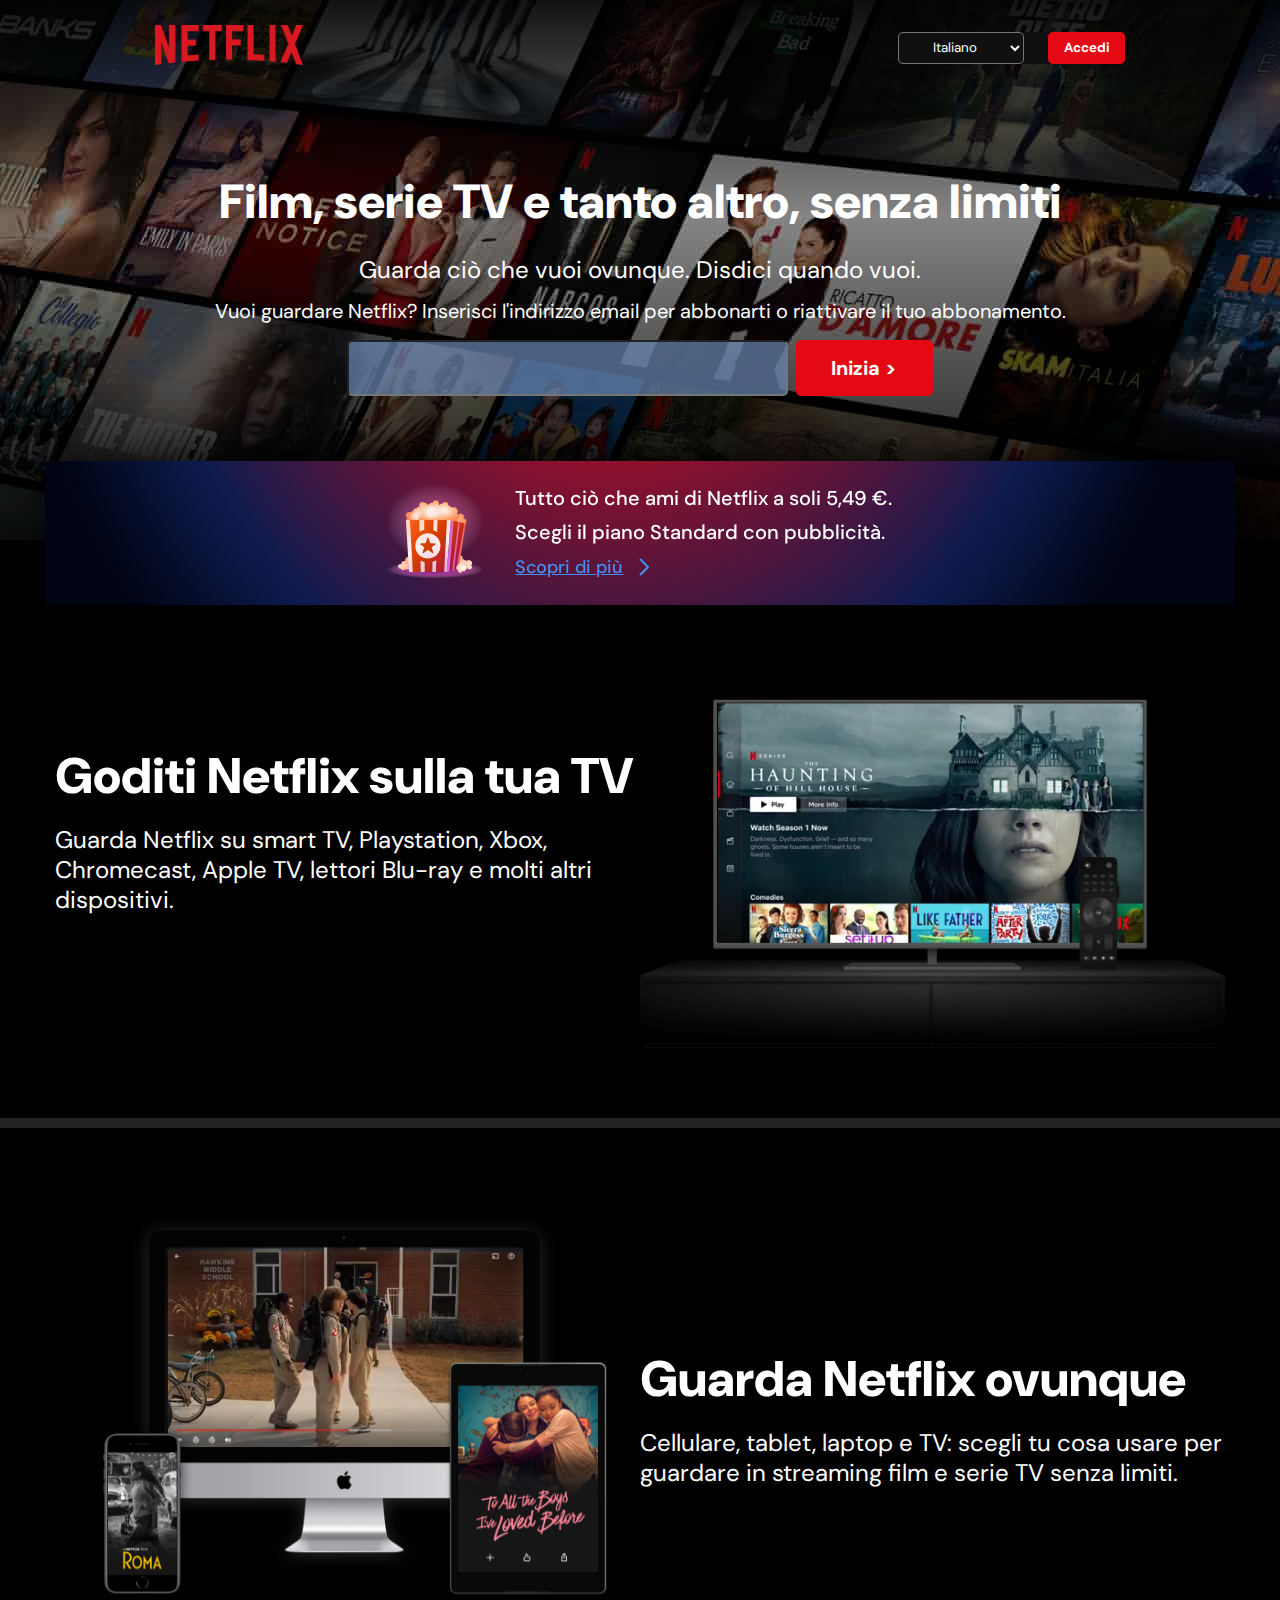
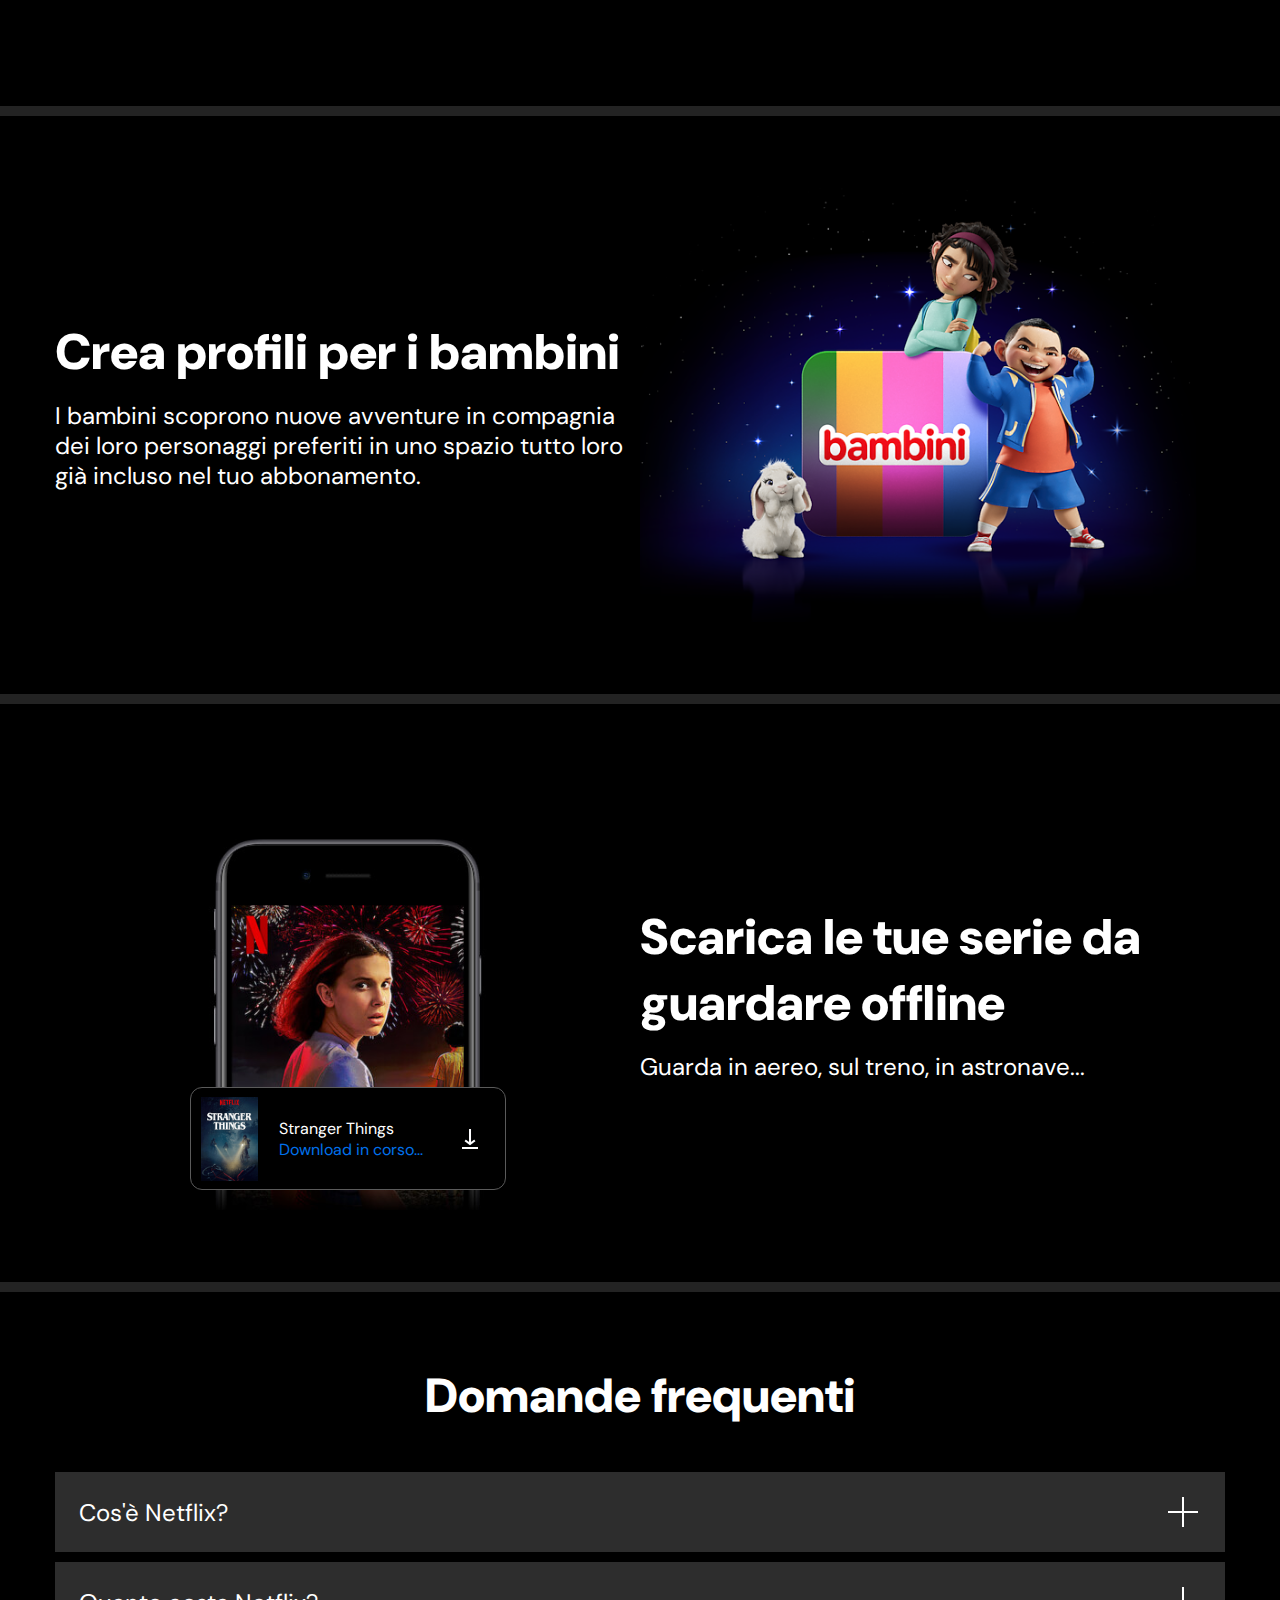
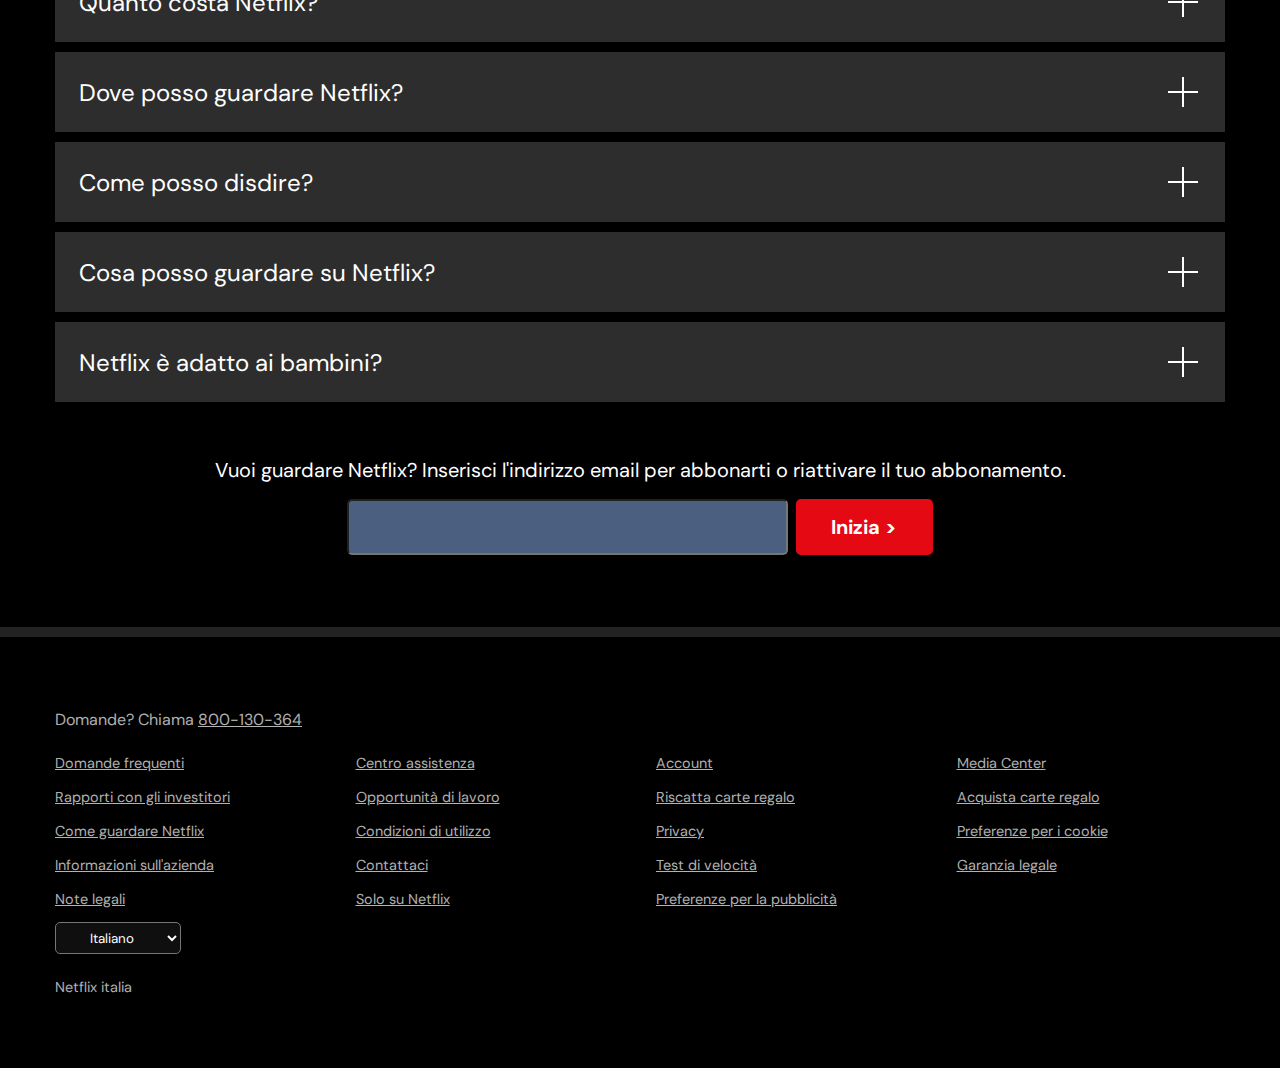
==== commit 5da68640: "faq and banner adjusted" ====
--- a/index.html
+++ b/index.html
@@ -1,931 +1,514 @@
 <!DOCTYPE html>
 <html lang="en">
-  <head>
-    <meta charset="UTF-8" />
-    <meta name="viewport" content="width=device-width, initial-scale=1.0" />
-    <title>Document</title>
-    <link rel="stylesheet" href="./css/index.css" />
-    <link
-      rel="stylesheet"
-      href="https://fonts.googleapis.com/css2?family=Material+Symbols+Outlined:opsz,wght,FILL,GRAD@20..48,100..700,0..1,-50..200"
-    />
-  </head>
 
-  <body>
-    <header class="mq-maxw-600">
-      <div class="overlay">
-        <nav>
-          <div class="nav row flex mAuto p-top transparent justify-center">
-            <div class="container nav flex justify-between transparent">
-              <div class="nav__logo transparent">
-                <img
-                  src="./assets/imgs/Netflix_2015_logo.svg.png"
-                  alt="Logo"
-                  class="transparent"
-                />
-              </div>
-              <div class="nav__btn-actions flex align-center transparent">
-                <form action="" class="flex transparent bg-input">
-                  <div class="flex align-center">
-                    <select
-                      name="language"
-                      id="lg"
-                      class="txtWht form border-rounded select flex justify-center align-center bg-input"
-                    >
-                      <option class="bg-wht reverse-color" value="ita">
-                        Italiano
-                      </option>
-                      <option class="bg-wht reverse-color" value="eng">
-                        English
-                      </option>
-                    </select>
-                  </div>
-                  <button
-                    class="btn-action primary-color txt-bold border-rounded txt-center flex align-center justify-center txtWht"
-                  >
-                    Accedi
-                  </button>
-                </form>
-              </div>
+<head>
+  <meta charset="UTF-8" />
+  <meta name="viewport" content="width=device-width, initial-scale=1.0" />
+  <title>Document</title>
+  <link rel="stylesheet" href="./css/index.css" />
+  <link rel="stylesheet"
+    href="https://fonts.googleapis.com/css2?family=Material+Symbols+Outlined:opsz,wght,FILL,GRAD@20..48,100..700,0..1,-50..200" />
+</head>
+
+<body>
+  <header class="mq-maxw-600">
+    <div class="overlay">
+      <nav>
+        <div class="nav row flex mAuto p-top transparent justify-center">
+          <div class="container nav flex justify-between transparent">
+            <div class="nav__logo transparent">
+              <img src="./assets/imgs/Netflix_2015_logo.svg.png" alt="Logo" class="transparent" />
+            </div>
+            <div class="nav__btn-actions flex align-center transparent">
+              <form action="" class="flex transparent bg-input">
+                <div class="flex align-center">
+                  <select name="language" id="lg"
+                    class="txtWht form border-rounded select flex justify-center align-center bg-input">
+                    <option class="bg-wht reverse-color" value="ita">
+                      Italiano
+                    </option>
+                    <option class="bg-wht reverse-color" value="eng">
+                      English
+                    </option>
+                  </select>
+                </div>
+                <button
+                  class="btn-action primary-color txt-bold border-rounded txt-center flex align-center justify-center txtWht">
+                  Accedi
+                </button>
+              </form>
             </div>
           </div>
-        </nav>
+        </div>
+      </nav>
 
-        <div class="row bg">
-          <div class="row transparent">
-            <div
-              class="row container flex column transparent txt-center container-title"
-            >
-              <h1 class="transparent main-title">
-                Film, serie TV e tanto altro, senza limiti
-              </h1>
-              <h3 class="transparent h3 mtop25">
-                Guarda ciò che vuoi ovunque. Disdici quando vuoi.
-              </h3>
-            </div>
+      <div class="row bg">
+        <div class="row transparent">
+          <div class="row container flex column transparent txt-center container-title">
+            <h1 class="transparent main-title">
+              Film, serie TV e tanto altro, senza limiti
+            </h1>
+            <h3 class="transparent h3 mtop25">
+              Guarda ciò che vuoi ovunque. Disdici quando vuoi.
+            </h3>
           </div>
         </div>
-        <form action="" class="  flex column justify-center mtop16">
-          <p class="p txt-center ">Vuoi guardare Netflix? Inserisci l'indirizzo email per
-              abbonarti o riattivare il
-              tuo
-              abbonamento.
+      </div>
+      <form action="" class="  flex column justify-center mtop16">
+        <p class="p txt-center ">Vuoi guardare Netflix? Inserisci l'indirizzo email per
+          abbonarti o riattivare il
+          tuo
+          abbonamento.
+        </p>
+        <div class="flex justify-center mtop16 form-btn">
+          <input type="email" name="" class="input-mail border-rounded fpSize">
+          <button
+            class="button primary-color txt-bold border-rounded txt-center flex align-center justify-center txtWht">Inizia
+            ></button>
+        </div>
+      </form>
+      <div class="banner">
+        <svg class="pop-corn" width="96" height="96" fill="none">
+          <path
+            d="M48 95.213c26.51 0 48-3.875 48-8.656 0-4.78-21.49-8.655-48-8.655S0 81.777 0 86.557c0 4.78 21.49 8.656 48 8.656Z"
+            fill="url(#a)"></path>
+          <path
+            d="M48 77.115c26.51 0 48-17.087 48-38.164C96 17.873 74.51.787 48 .787S0 17.874 0 38.95s21.49 38.164 48 38.164Z"
+            fill="url(#b)"></path>
+          <path fill-rule="evenodd" clip-rule="evenodd"
+            d="M75.376 75.624a2.36 2.36 0 1 0-2.817 1.408c-.062.157-.107.32-.134.486a3.15 3.15 0 0 0-1.161 4.298 3.146 3.146 0 0 0 4.297 1.161 3.148 3.148 0 0 0 4.927 2.228 2.36 2.36 0 1 0 3.662-2.809 3.148 3.148 0 0 0-4.448-4.447 2.355 2.355 0 0 0-2.67-.669 2.365 2.365 0 0 0-1.656-1.656Zm-50.983 1.49c0 .31-.044.619-.134.915a4.328 4.328 0 1 1-3.256 7.922 2.743 2.743 0 0 1-1.724.606c-.477.001-.946-.123-1.36-.358a1.966 1.966 0 0 1-3.74-.569 2.36 2.36 0 1 1-.013-4.445 3.148 3.148 0 0 1 4.07-3.145 3.148 3.148 0 1 1 6.157-.925Z"
+            fill="url(#c)"></path>
+          <path fill-rule="evenodd" clip-rule="evenodd"
+            d="M51.934 20.459c0 .388-.07.76-.198 1.102.234.114.452.256.65.422a3.146 3.146 0 0 1 3.102-1.498 3.147 3.147 0 0 1 5.888 1.646 3.154 3.154 0 0 1 1.953 1.498c.783.095 1.501.48 2.013 1.078a3.935 3.935 0 0 1 4.868 5.726c.559.375.983.918 1.212 1.552a3.148 3.148 0 0 1 5.26 3.445 3.147 3.147 0 1 1-3.08 4.701H24.392v-1.208a3.148 3.148 0 0 1-4.346-4.217 3.148 3.148 0 0 1 3.478-5.215 3.142 3.142 0 0 1 2.442-1.164 3.147 3.147 0 0 1 3.554-3.122 3.147 3.147 0 0 1 3.18-1.568 3.147 3.147 0 0 1 4.803-3.954 3.15 3.15 0 0 1 3.238 2.094c.41-.276.88-.45 1.371-.51a3.147 3.147 0 0 1 3.597-1.478 3.148 3.148 0 0 1 6.224.67Z"
+            fill="url(#d)"></path>
+          <path opacity="0.6" d="M46.033 36.984a7.475 7.475 0 1 0 0-14.951 7.475 7.475 0 0 0 0 14.95Z" fill="url(#e)">
+          </path>
+          <path opacity="0.6" d="M43.672 32.262a5.115 5.115 0 1 0 0-10.23 5.115 5.115 0 0 0 0 10.23Z" fill="url(#f)">
+          </path>
+          <path opacity="0.6" d="M42.098 36.197a5.115 5.115 0 1 0 0-10.23 5.115 5.115 0 0 0 0 10.23Z" fill="url(#g)">
+          </path>
+          <path opacity="0.6" d="M27.148 38.557a5.115 5.115 0 1 0 0-10.23 5.115 5.115 0 0 0 0 10.23Z" fill="url(#h)">
+          </path>
+          <path opacity="0.6" d="M30.295 36.197a5.115 5.115 0 1 0 0-10.23 5.115 5.115 0 0 0 0 10.23Z" fill="url(#i)">
+          </path>
+          <path opacity="0.6" d="M30.295 37.77a2.754 2.754 0 1 0 0-5.508 2.754 2.754 0 0 0 0 5.508Z" fill="url(#j)">
+          </path>
+          <path opacity="0.2" d="M73.574 36.197a2.754 2.754 0 1 0 0-5.508 2.754 2.754 0 0 0 0 5.508Z" fill="url(#k)">
+          </path>
+          <path opacity="0.2" d="M76.721 39.344a1.967 1.967 0 1 0 0-3.934 1.967 1.967 0 0 0 0 3.934Z" fill="url(#l)">
+          </path>
+          <path opacity="0.3" d="M72.787 40.131a3.541 3.541 0 1 0 0-7.082 3.541 3.541 0 0 0 0 7.082Z" fill="url(#m)">
+          </path>
+          <path opacity="0.2" d="M58.623 24.393a2.754 2.754 0 1 0 0-5.508 2.754 2.754 0 0 0 0 5.508Z" fill="url(#n)">
+          </path>
+          <path opacity="0.2" d="M48.393 21.246a1.967 1.967 0 1 0 0-3.935 1.967 1.967 0 0 0 0 3.935Z" fill="url(#o)">
+          </path>
+          <path opacity="0.2" d="M35.016 23.607a1.967 1.967 0 1 0 0-3.935 1.967 1.967 0 0 0 0 3.935Z" fill="url(#p)">
+          </path>
+          <path opacity="0.2" d="M61.77 33.05a5.115 5.115 0 1 0 0-10.23 5.115 5.115 0 0 0 0 10.23Z" fill="url(#q)">
+          </path>
+          <path opacity="0.6" d="M57.05 31.475a5.115 5.115 0 1 0 0-10.229 5.115 5.115 0 0 0 0 10.23Z" fill="url(#r)">
+          </path>
+          <path opacity="0.2" d="M59.41 33.836a5.115 5.115 0 1 0 0-10.23 5.115 5.115 0 0 0 0 10.23Z" fill="url(#s)">
+          </path>
+          <path d="M18.885 36.984h44.853l-3.935 51.934h-37.77l-3.148-51.934Z" fill="url(#t)"></path>
+          <path d="m71.607 85.77-11.804 3.148 3.935-51.934 14.95 3.934-7.081 44.852Z" fill="url(#u)"></path>
+          <path fill-rule="evenodd" clip-rule="evenodd"
+            d="m46.33 47.333.254-10.35h-9.388l.104 9.84a16.418 16.418 0 0 0-4.664 1.825l-.327-11.664h-9.407l2.927 51.934h7.943l-.317-11.22a16.431 16.431 0 0 0 4.187 1.453l.105 9.767h7.558l.25-10.101a16.449 16.449 0 0 0 3.675-1.58l-.37 11.681h8.321l2.741-51.934h-9.417l-.388 12.237a16.47 16.47 0 0 0-3.788-1.888Zm16.078 40.89 2.95-.786 5.845-48.488-4.501-1.186-4.294 50.46Zm4.63-1.234 2.317-.618 7.838-45.846-4.375-1.152-5.78 47.616ZM53.507 62.95c0 6.953-5.636 12.59-12.59 12.59s-12.59-5.636-12.59-12.59 5.636-12.59 12.59-12.59 12.59 5.636 12.59 12.59Zm-7.172 6.795L44.64 64.26l4.108-3.047a.39.39 0 0 0-.2-.702 93.591 93.591 0 0 0-5.184-.274l-2.076-5.712a.394.394 0 0 0-.74 0l-2.076 5.712c-1.76.044-3.49.137-5.185.274a.39.39 0 0 0-.198.702l4.107 3.046-1.696 5.485a.394.394 0 0 0 .598.442l4.82-3.281 4.82 3.281a.394.394 0 0 0 .599-.441h-.001Z"
+            fill="url(#v)"></path>
+          <path opacity="0.4" d="M16.918 82.623a1.967 1.967 0 1 0 0-3.934 1.967 1.967 0 0 0 0 3.934Z" fill="url(#w)">
+          </path>
+          <path opacity="0.4" d="M13.77 84.984a1.967 1.967 0 1 0 0-3.935 1.967 1.967 0 0 0 0 3.935Z" fill="url(#x)">
+          </path>
+          <path opacity="0.4" d="M16.131 84.984a1.967 1.967 0 1 0 0-3.935 1.967 1.967 0 0 0 0 3.935Z" fill="url(#y)">
+          </path>
+          <path opacity="0.4" d="M19.279 86.557a1.967 1.967 0 1 0 0-3.934 1.967 1.967 0 0 0 0 3.934Z" fill="url(#z)">
+          </path>
+          <path opacity="0.4" d="M82.23 85.77a1.967 1.967 0 1 0 0-3.934 1.967 1.967 0 0 0 0 3.934Z" fill="url(#A)">
+          </path>
+          <path opacity="0.4" d="M81.836 82.623a2.36 2.36 0 1 0 0-4.721 2.36 2.36 0 0 0 0 4.721Z" fill="url(#B)"></path>
+          <path opacity="0.4" d="M77.902 82.623a2.36 2.36 0 1 0 0-4.721 2.36 2.36 0 0 0 0 4.721Z" fill="url(#C)"></path>
+          <path opacity="0.4" d="M75.147 81.836a2.754 2.754 0 1 0 0-5.508 2.754 2.754 0 0 0 0 5.508Z" fill="url(#D)">
+          </path>
+          <path opacity="0.4" d="M18.492 84.984a2.754 2.754 0 1 0 0-5.509 2.754 2.754 0 0 0 0 5.509Z" fill="url(#E)">
+          </path>
+          <path fill-rule="evenodd" clip-rule="evenodd"
+            d="M73.967 79.475a2.361 2.361 0 0 1 2.36 2.361 3.148 3.148 0 1 1-.88 6.17 2.36 2.36 0 0 1-4.613-.92 2.755 2.755 0 0 1 .773-5.222v-.028a2.36 2.36 0 0 1 2.36-2.36Z"
+            fill="url(#F)"></path>
+          <defs>
+            <radialGradient id="a" cx="0" cy="0" r="1" gradientUnits="userSpaceOnUse"
+              gradientTransform="matrix(0 -8.70201 48.2567 0 48 86.604)">
+              <stop offset="0.286" stop-color="#7D2889"></stop>
+              <stop offset="0.724" stop-color="#FF66D9" stop-opacity="0.41"></stop>
+              <stop offset="1" stop-color="#fff" stop-opacity="0"></stop>
+            </radialGradient>
+            <radialGradient id="b" cx="0" cy="0" r="1" gradientUnits="userSpaceOnUse"
+              gradientTransform="matrix(0 -38.3681 48.2567 0 48 39.155)">
+              <stop stop-color="#FFCA45"></stop>
+              <stop offset="0.453" stop-color="#FF66D9" stop-opacity="0.36"></stop>
+              <stop offset="1" stop-color="#fff" stop-opacity="0"></stop>
+            </radialGradient>
+            <radialGradient id="c" cx="0" cy="0" r="1" gradientUnits="userSpaceOnUse"
+              gradientTransform="rotate(180 23.41 39.738) scale(37.7705)">
+              <stop offset="0.432" stop-color="#FF8B54"></stop>
+              <stop offset="0.76" stop-color="#FFBB8D"></stop>
+              <stop offset="1" stop-color="#F9DDD1"></stop>
+            </radialGradient>
+            <radialGradient id="d" cx="0" cy="0" r="1" gradientUnits="userSpaceOnUse"
+              gradientTransform="matrix(0 -10.623 28.257 0 47.607 27.934)">
+              <stop offset="0.302" stop-color="#F9DDD1"></stop>
+              <stop offset="0.674" stop-color="#FFBB8D"></stop>
+              <stop offset="1" stop-color="#FF8B54"></stop>
+            </radialGradient>
+            <radialGradient id="e" cx="0" cy="0" r="1" gradientUnits="userSpaceOnUse"
+              gradientTransform="rotate(90 8.042 37.99) scale(7.03568)">
+              <stop offset="0.375" stop-color="#FFF4EB"></stop>
+              <stop offset="1" stop-color="#FFF3EB" stop-opacity="0"></stop>
+            </radialGradient>
+            <radialGradient id="f" cx="0" cy="0" r="1" gradientUnits="userSpaceOnUse"
+              gradientTransform="rotate(90 8.112 35.56) scale(4.81389)">
+              <stop offset="0.375" stop-color="#FFF4EB"></stop>
+              <stop offset="1" stop-color="#FFF3EB" stop-opacity="0"></stop>
+            </radialGradient>
+            <radialGradient id="g" cx="0" cy="0" r="1" gradientUnits="userSpaceOnUse"
+              gradientTransform="rotate(90 5.358 36.74) scale(4.81389)">
+              <stop offset="0.375" stop-color="#FFF4EB"></stop>
+              <stop offset="1" stop-color="#FFF3EB" stop-opacity="0"></stop>
+            </radialGradient>
+            <radialGradient id="h" cx="0" cy="0" r="1" gradientUnits="userSpaceOnUse"
+              gradientTransform="rotate(90 -3.298 30.445) scale(4.81389)">
+              <stop offset="0.375" stop-color="#FFF4EB"></stop>
+              <stop offset="1" stop-color="#FFF3EB" stop-opacity="0"></stop>
+            </radialGradient>
+            <radialGradient id="i" cx="0" cy="0" r="1" gradientUnits="userSpaceOnUse"
+              gradientTransform="rotate(90 -.544 30.839) scale(4.81389)">
+              <stop offset="0.375" stop-color="#FFF4EB"></stop>
+              <stop offset="1" stop-color="#FFF3EB" stop-opacity="0"></stop>
+            </radialGradient>
+            <radialGradient id="j" cx="0" cy="0" r="1" gradientUnits="userSpaceOnUse"
+              gradientTransform="rotate(90 -2.442 32.737) scale(2.59209)">
+              <stop offset="0.375" stop-color="#FFF4EB"></stop>
+              <stop offset="1" stop-color="#FFF3EB" stop-opacity="0"></stop>
+            </radialGradient>
+            <radialGradient id="k" cx="0" cy="0" r="1" gradientUnits="userSpaceOnUse"
+              gradientTransform="rotate(90 19.985 53.59) scale(2.59209)">
+              <stop offset="0.375" stop-color="#FFF4EB"></stop>
+              <stop offset="1" stop-color="#FFF3EB" stop-opacity="0"></stop>
+            </radialGradient>
+            <radialGradient id="l" cx="0" cy="0" r="1" gradientUnits="userSpaceOnUse"
+              gradientTransform="rotate(90 19.614 57.107) scale(1.85149)">
+              <stop offset="0.375" stop-color="#FFF4EB"></stop>
+              <stop offset="1" stop-color="#FFF3EB" stop-opacity="0"></stop>
+            </radialGradient>
+            <radialGradient id="m" cx="0" cy="0" r="1" gradientUnits="userSpaceOnUse"
+              gradientTransform="rotate(90 17.994 54.792) scale(3.33269)">
+              <stop offset="0.375" stop-color="#FFF4EB"></stop>
+              <stop offset="1" stop-color="#FFF3EB" stop-opacity="0"></stop>
+            </radialGradient>
+            <radialGradient id="n" cx="0" cy="0" r="1" gradientUnits="userSpaceOnUse"
+              gradientTransform="rotate(90 18.41 40.212) scale(2.59209)">
+              <stop offset="0.375" stop-color="#FFF4EB"></stop>
+              <stop offset="1" stop-color="#FFF3EB" stop-opacity="0"></stop>
+            </radialGradient>
+            <radialGradient id="o" cx="0" cy="0" r="1" gradientUnits="userSpaceOnUse"
+              gradientTransform="rotate(90 14.5 33.894) scale(1.8515)">
+              <stop offset="0.375" stop-color="#FFF4EB"></stop>
+              <stop offset="1" stop-color="#FFF3EB" stop-opacity="0"></stop>
+            </radialGradient>
+            <radialGradient id="p" cx="0" cy="0" r="1" gradientUnits="userSpaceOnUse"
+              gradientTransform="rotate(90 6.63 28.386) scale(1.85149)">
+              <stop offset="0.375" stop-color="#FFF4EB"></stop>
+              <stop offset="1" stop-color="#FFF3EB" stop-opacity="0"></stop>
+            </radialGradient>
+            <radialGradient id="q" cx="0" cy="0" r="1" gradientUnits="userSpaceOnUse"
+              gradientTransform="rotate(90 16.768 45.003) scale(4.81389)">
+              <stop offset="0.375" stop-color="#FFF4EB"></stop>
+              <stop offset="1" stop-color="#FFF3EB" stop-opacity="0"></stop>
+            </radialGradient>
+            <radialGradient id="r" cx="0" cy="0" r="1" gradientUnits="userSpaceOnUse"
+              gradientTransform="rotate(90 15.194 41.855) scale(4.81389)">
+              <stop offset="0.375" stop-color="#FFF4EB"></stop>
+              <stop offset="1" stop-color="#FFF3EB" stop-opacity="0"></stop>
+            </radialGradient>
+            <radialGradient id="s" cx="0" cy="0" r="1" gradientUnits="userSpaceOnUse"
+              gradientTransform="rotate(90 15.194 44.216) scale(4.81389)">
+              <stop offset="0.375" stop-color="#FFF4EB"></stop>
+              <stop offset="1" stop-color="#FFF3EB" stop-opacity="0"></stop>
+            </radialGradient>
+            <radialGradient id="w" cx="0" cy="0" r="1" gradientUnits="userSpaceOnUse"
+              gradientTransform="rotate(90 -31.927 48.845) scale(1.8515)">
+              <stop offset="0.375" stop-color="#F9DDD1"></stop>
+              <stop offset="1" stop-color="#FFF3EB" stop-opacity="0"></stop>
+            </radialGradient>
+            <radialGradient id="x" cx="0" cy="0" r="1" gradientUnits="userSpaceOnUse"
+              gradientTransform="rotate(90 -34.681 48.452) scale(1.8515)">
+              <stop offset="0.375" stop-color="#F9DDD1"></stop>
+              <stop offset="1" stop-color="#FFF3EB" stop-opacity="0"></stop>
+            </radialGradient>
+            <radialGradient id="y" cx="0" cy="0" r="1" gradientUnits="userSpaceOnUse"
+              gradientTransform="rotate(90 -33.5 49.632) scale(1.8515)">
+              <stop offset="0.375" stop-color="#F9DDD1"></stop>
+              <stop offset="1" stop-color="#FFF3EB" stop-opacity="0"></stop>
+            </radialGradient>
+            <radialGradient id="z" cx="0" cy="0" r="1" gradientUnits="userSpaceOnUse"
+              gradientTransform="rotate(90 -32.714 51.993) scale(1.85149)">
+              <stop offset="0.375" stop-color="#F9DDD1"></stop>
+              <stop offset="1" stop-color="#FFF3EB" stop-opacity="0"></stop>
+            </radialGradient>
+            <radialGradient id="A" cx="0" cy="0" r="1" gradientUnits="userSpaceOnUse"
+              gradientTransform="rotate(90 -.845 83.075) scale(1.85149)">
+              <stop offset="0.375" stop-color="#F9DDD1"></stop>
+              <stop offset="1" stop-color="#FFF3EB" stop-opacity="0"></stop>
+            </radialGradient>
+            <radialGradient id="B" cx="0" cy="0" r="1" gradientUnits="userSpaceOnUse"
+              gradientTransform="rotate(90 .718 81.118) scale(2.2218)">
+              <stop offset="0.375" stop-color="#F9DDD1"></stop>
+              <stop offset="1" stop-color="#FFF3EB" stop-opacity="0"></stop>
+            </radialGradient>
+            <radialGradient id="C" cx="0" cy="0" r="1" gradientUnits="userSpaceOnUse"
+              gradientTransform="rotate(90 -1.25 79.151) scale(2.2218)">
+              <stop offset="0.375" stop-color="#F9DDD1"></stop>
+              <stop offset="1" stop-color="#FFF3EB" stop-opacity="0"></stop>
+            </radialGradient>
+            <radialGradient id="D" cx="0" cy="0" r="1" gradientUnits="userSpaceOnUse"
+              gradientTransform="rotate(90 -2.048 77.196) scale(2.5921)">
+              <stop offset="0.375" stop-color="#F9DDD1"></stop>
+              <stop offset="1" stop-color="#FFF3EB" stop-opacity="0"></stop>
+            </radialGradient>
+            <radialGradient id="E" cx="0" cy="0" r="1" gradientUnits="userSpaceOnUse"
+              gradientTransform="rotate(90 -31.95 50.442) scale(2.5921)">
+              <stop offset="0.375" stop-color="#F9DDD1"></stop>
+              <stop offset="1" stop-color="#FFF3EB" stop-opacity="0"></stop>
+            </radialGradient>
+            <radialGradient id="F" cx="0" cy="0" r="1" gradientUnits="userSpaceOnUse"
+              gradientTransform="rotate(111.038 9.116 68.506) scale(5.48002)">
+              <stop stop-color="#FDF7F2"></stop>
+              <stop offset="1" stop-color="#FFD8BD"></stop>
+            </radialGradient>
+            <linearGradient id="t" x1="59.803" y1="88.918" x2="33.764" y2="21.046" gradientUnits="userSpaceOnUse">
+              <stop stop-color="#E0B1CC"></stop>
+              <stop offset="0.431" stop-color="#FFF1F1"></stop>
+              <stop offset="1" stop-color="#FFC9A5"></stop>
+            </linearGradient>
+            <linearGradient id="u" x1="59.803" y1="53.115" x2="83.41" y2="53.115" gradientUnits="userSpaceOnUse">
+              <stop stop-color="#D16AE9"></stop>
+              <stop offset="1" stop-color="#FF661D"></stop>
+            </linearGradient>
+            <linearGradient id="v" x1="18.111" y1="36.984" x2="75.136" y2="85.621" gradientUnits="userSpaceOnUse">
+              <stop stop-color="#FF661D"></stop>
+              <stop offset="0.5" stop-color="#CE3A00"></stop>
+              <stop offset="1" stop-color="#A60A5E"></stop>
+            </linearGradient>
+          </defs>
+        </svg>
+        <div class="text">
+          <p>Tutto ciò che ami di Netflix a soli 5,49 €.</p>
+          <p id="specific">Scegli il piano Standard con pubblicità.</p>
+          <button role="link">
+            Scopri di più<svg width="24" height="24" viewBox="0 0 24 24" fill="none" xmlns="http://www.w3.org/2000/svg"
+              data-mirrorinrtl="true" class="default-ltr-cache-4z3qvp e1svuwfo1" data-name="ChevronRight"
+              aria-hidden="true">
+              <path fill-rule="evenodd" clip-rule="evenodd"
+                d="M15.5859 12L8.29303 19.2928L9.70725 20.7071L17.7072 12.7071C17.8948 12.5195 18.0001 12.2652 18.0001 12C18.0001 11.7347 17.8948 11.4804 17.7072 11.2928L9.70724 3.29285L8.29303 4.70706L15.5859 12Z"
+                fill="currentColor"></path>
+            </svg>
+          </button>
+        </div>
+      </div>
+    </div>
+  </header>
+  <div class="row flex column justify-center align-center">
+    <div class="row container section flex-mobile">
+      <div class="box flex column justify-center align-center">
+        <div class="box__title">
+          <h2 class="main-title">Goditi Netflix sulla tua TV</h2>
+          <p class="h3 mtop16">
+            Guarda Netflix su smart TV, Playstation, Xbox, Chromecast, Apple
+            TV, lettori Blu-ray e molti altri dispositivi.
           </p>
-          <div class="flex justify-center mtop16 form-btn">
-              <input type="email" name="" class="input-mail border-rounded fpSize">
-              <button
-                  class="button primary-color txt-bold border-rounded txt-center flex align-center justify-center txtWht">Inizia
-                  ></button>
+        </div>
+      </div>
+      <div class="box transparent">
+        <img src="./assets/imgs/tv.png" alt="tv image" class="box__img transparent" />
+        <div class="box__video v1 flex justify-center align-center transparent">
+          <video src="./assets/video/video-tv-0819.m4v" autoplay loop></video>
+        </div>
+      </div>
+    </div>
+    <div class="divider"></div>
+    <div class="row container section flex-mobile reverse">
+      <div class="box transparent">
+        <img src="./assets/imgs/device-pile.png" alt="device image" class="box__img" />
+        <div class="box__video v2 flex justify-center align-center">
+          <video src="./assets/video/video-devices.m4v" autoplay loop></video>
+        </div>
+      </div>
+      <div class="box flex column justify-center align-center">
+        <div class="box__title">
+          <h2 class="main-title">Guarda Netflix ovunque</h2>
+          <p class="h3 mtop16">
+            Cellulare, tablet, laptop e TV: scegli tu cosa usare per guardare
+            in streaming film e serie TV senza limiti.
+          </p>
+        </div>
+      </div>
+    </div>
+    <div class="divider"></div>
+    <div class="row container section flex-mobile">
+      <div class="box flex column justify-center align-center">
+        <div class="box__title">
+          <h2 class="main-title">Crea profili per i bambini</h2>
+          <p class="h3 mtop16">
+            I bambini scoprono nuove avventure in compagnia dei loro
+            personaggi preferiti in uno spazio tutto loro già incluso nel tuo
+            abbonamento.
+          </p>
+        </div>
+      </div>
+      <div class="box box__img3"></div>
+    </div>
+    <div class="divider"></div>
+    <div class="row container section flex-mobile reverse">
+      <div class="box box__img4 flex column justify-end align-center">
+        <div class="box__download black flex justify-between align-center">
+          <img src="./assets/imgs/boxshot.png" alt="boxshot" width="57px" height="84px" />
+          <div class="box__titles">
+            <p class="color-wht">Stranger Things</p>
+            <p class="blue">Download in corso...</p>
           </div>
+          <img width="50px" height="50px" src="./assets/video/download-icon.gif" />
+        </div>
+      </div>
+      <div class="box flex column justify-center align-center">
+        <div class="box__title">
+          <h2 class="main-title">Scarica le tue serie da guardare offline</h2>
+          <p class="h3 mtop16">Guarda in aereo, sul treno, in astronave...</p>
+        </div>
+      </div>
+    </div>
+    <div class="divider"></div>
+  </div>
+  <div class="row section flex column justify-center align-center">
+    <div class="row container flex column txt-center faq">
+      <h2 class="main-title mbot45">Domande frequenti</h2>
+      <ul>
+        <li>
+          <p class="color-wht">Cos'è Netflix?</p>
+          <svg class="color-wht" width="36" height="36" viewBox="0 0 36 36" fill="none"
+            xmlns="http://www.w3.org/2000/svg" class="elj7tfr3 e164gv2o4 default-ltr-cache-l7vm9h e1svuwfo1"
+            data-name="Plus" alt="">
+            <path fill-rule="evenodd" clip-rule="evenodd" d="M17 17V3H19V17H33V19H19V33H17V19H3V17H17Z"
+              fill="currentColor"></path>
+          </svg>
+        </li>
+        <li>
+          <p class="color-wht">Quanto costa Netflix?</p>
+          <svg class="color-wht" width="36" height="36" viewBox="0 0 36 36" fill="none"
+            xmlns="http://www.w3.org/2000/svg" class="elj7tfr3 e164gv2o4 default-ltr-cache-l7vm9h e1svuwfo1"
+            data-name="Plus" alt="">
+            <path fill-rule="evenodd" clip-rule="evenodd" d="M17 17V3H19V17H33V19H19V33H17V19H3V17H17Z"
+              fill="currentColor"></path>
+          </svg>
+        </li>
+        <li>
+          <p class="color-wht">Dove posso guardare Netflix?</p>
+          <svg class="color-wht" width="36" height="36" viewBox="0 0 36 36" fill="none"
+            xmlns="http://www.w3.org/2000/svg" class="elj7tfr3 e164gv2o4 default-ltr-cache-l7vm9h e1svuwfo1"
+            data-name="Plus" alt="">
+            <path fill-rule="evenodd" clip-rule="evenodd" d="M17 17V3H19V17H33V19H19V33H17V19H3V17H17Z"
+              fill="currentColor"></path>
+          </svg>
+        </li>
+        <li>
+          <p class="color-wht">Come posso disdire?</p>
+          <svg class="color-wht" width="36" height="36" viewBox="0 0 36 36" fill="none"
+            xmlns="http://www.w3.org/2000/svg" class="elj7tfr3 e164gv2o4 default-ltr-cache-l7vm9h e1svuwfo1"
+            data-name="Plus" alt="">
+            <path fill-rule="evenodd" clip-rule="evenodd" d="M17 17V3H19V17H33V19H19V33H17V19H3V17H17Z"
+              fill="currentColor"></path>
+          </svg>
+        </li>
+        <li>
+          <p class="color-wht">Cosa posso guardare su Netflix?</p>
+          <svg class="color-wht" width="36" height="36" viewBox="0 0 36 36" fill="none"
+            xmlns="http://www.w3.org/2000/svg" class="elj7tfr3 e164gv2o4 default-ltr-cache-l7vm9h e1svuwfo1"
+            data-name="Plus" alt="">
+            <path fill-rule="evenodd" clip-rule="evenodd" d="M17 17V3H19V17H33V19H19V33H17V19H3V17H17Z"
+              fill="currentColor"></path>
+          </svg>
+        </li>
+        <li>
+          <p class="color-wht">Netflix è adatto ai bambini?</p>
+          <svg class="color-wht" width="36" height="36" viewBox="0 0 36 36" fill="none"
+            xmlns="http://www.w3.org/2000/svg" class="elj7tfr3 e164gv2o4 default-ltr-cache-l7vm9h e1svuwfo1"
+            data-name="Plus" alt="">
+            <path fill-rule="evenodd" clip-rule="evenodd" d="M17 17V3H19V17H33V19H19V33H17V19H3V17H17Z"
+              fill="currentColor"></path>
+          </svg>
+        </li>
+      </ul>
+      <form action="" class="flex column justify-center mtop45">
+        <p class="p">
+          Vuoi guardare Netflix? Inserisci l'indirizzo email per abbonarti o
+          riattivare il tuo abbonamento.
+        </p>
+        <div class="flex justify-center mtop16 form-btn">
+          <input type="email" name="" class="input-mail border-rounded fpSize" />
+          <button
+            class="button primary-color txt-bold border-rounded txt-center flex align-center justify-center txtWht">
+            Inizia >
+          </button>
+        </div>
       </form>
-        <div class="banner">
-          <svg width="96" height="96" fill="none">
-            <path
-              d="M48 95.213c26.51 0 48-3.875 48-8.656 0-4.78-21.49-8.655-48-8.655S0 81.777 0 86.557c0 4.78 21.49 8.656 48 8.656Z"
-              fill="url(#a)"
-            ></path>
-            <path
-              d="M48 77.115c26.51 0 48-17.087 48-38.164C96 17.873 74.51.787 48 .787S0 17.874 0 38.95s21.49 38.164 48 38.164Z"
-              fill="url(#b)"
-            ></path>
-            <path
-              fill-rule="evenodd"
-              clip-rule="evenodd"
-              d="M75.376 75.624a2.36 2.36 0 1 0-2.817 1.408c-.062.157-.107.32-.134.486a3.15 3.15 0 0 0-1.161 4.298 3.146 3.146 0 0 0 4.297 1.161 3.148 3.148 0 0 0 4.927 2.228 2.36 2.36 0 1 0 3.662-2.809 3.148 3.148 0 0 0-4.448-4.447 2.355 2.355 0 0 0-2.67-.669 2.365 2.365 0 0 0-1.656-1.656Zm-50.983 1.49c0 .31-.044.619-.134.915a4.328 4.328 0 1 1-3.256 7.922 2.743 2.743 0 0 1-1.724.606c-.477.001-.946-.123-1.36-.358a1.966 1.966 0 0 1-3.74-.569 2.36 2.36 0 1 1-.013-4.445 3.148 3.148 0 0 1 4.07-3.145 3.148 3.148 0 1 1 6.157-.925Z"
-              fill="url(#c)"
-            ></path>
-            <path
-              fill-rule="evenodd"
-              clip-rule="evenodd"
-              d="M51.934 20.459c0 .388-.07.76-.198 1.102.234.114.452.256.65.422a3.146 3.146 0 0 1 3.102-1.498 3.147 3.147 0 0 1 5.888 1.646 3.154 3.154 0 0 1 1.953 1.498c.783.095 1.501.48 2.013 1.078a3.935 3.935 0 0 1 4.868 5.726c.559.375.983.918 1.212 1.552a3.148 3.148 0 0 1 5.26 3.445 3.147 3.147 0 1 1-3.08 4.701H24.392v-1.208a3.148 3.148 0 0 1-4.346-4.217 3.148 3.148 0 0 1 3.478-5.215 3.142 3.142 0 0 1 2.442-1.164 3.147 3.147 0 0 1 3.554-3.122 3.147 3.147 0 0 1 3.18-1.568 3.147 3.147 0 0 1 4.803-3.954 3.15 3.15 0 0 1 3.238 2.094c.41-.276.88-.45 1.371-.51a3.147 3.147 0 0 1 3.597-1.478 3.148 3.148 0 0 1 6.224.67Z"
-              fill="url(#d)"
-            ></path>
-            <path
-              opacity="0.6"
-              d="M46.033 36.984a7.475 7.475 0 1 0 0-14.951 7.475 7.475 0 0 0 0 14.95Z"
-              fill="url(#e)"
-            ></path>
-            <path
-              opacity="0.6"
-              d="M43.672 32.262a5.115 5.115 0 1 0 0-10.23 5.115 5.115 0 0 0 0 10.23Z"
-              fill="url(#f)"
-            ></path>
-            <path
-              opacity="0.6"
-              d="M42.098 36.197a5.115 5.115 0 1 0 0-10.23 5.115 5.115 0 0 0 0 10.23Z"
-              fill="url(#g)"
-            ></path>
-            <path
-              opacity="0.6"
-              d="M27.148 38.557a5.115 5.115 0 1 0 0-10.23 5.115 5.115 0 0 0 0 10.23Z"
-              fill="url(#h)"
-            ></path>
-            <path
-              opacity="0.6"
-              d="M30.295 36.197a5.115 5.115 0 1 0 0-10.23 5.115 5.115 0 0 0 0 10.23Z"
-              fill="url(#i)"
-            ></path>
-            <path
-              opacity="0.6"
-              d="M30.295 37.77a2.754 2.754 0 1 0 0-5.508 2.754 2.754 0 0 0 0 5.508Z"
-              fill="url(#j)"
-            ></path>
-            <path
-              opacity="0.2"
-              d="M73.574 36.197a2.754 2.754 0 1 0 0-5.508 2.754 2.754 0 0 0 0 5.508Z"
-              fill="url(#k)"
-            ></path>
-            <path
-              opacity="0.2"
-              d="M76.721 39.344a1.967 1.967 0 1 0 0-3.934 1.967 1.967 0 0 0 0 3.934Z"
-              fill="url(#l)"
-            ></path>
-            <path
-              opacity="0.3"
-              d="M72.787 40.131a3.541 3.541 0 1 0 0-7.082 3.541 3.541 0 0 0 0 7.082Z"
-              fill="url(#m)"
-            ></path>
-            <path
-              opacity="0.2"
-              d="M58.623 24.393a2.754 2.754 0 1 0 0-5.508 2.754 2.754 0 0 0 0 5.508Z"
-              fill="url(#n)"
-            ></path>
-            <path
-              opacity="0.2"
-              d="M48.393 21.246a1.967 1.967 0 1 0 0-3.935 1.967 1.967 0 0 0 0 3.935Z"
-              fill="url(#o)"
-            ></path>
-            <path
-              opacity="0.2"
-              d="M35.016 23.607a1.967 1.967 0 1 0 0-3.935 1.967 1.967 0 0 0 0 3.935Z"
-              fill="url(#p)"
-            ></path>
-            <path
-              opacity="0.2"
-              d="M61.77 33.05a5.115 5.115 0 1 0 0-10.23 5.115 5.115 0 0 0 0 10.23Z"
-              fill="url(#q)"
-            ></path>
-            <path
-              opacity="0.6"
-              d="M57.05 31.475a5.115 5.115 0 1 0 0-10.229 5.115 5.115 0 0 0 0 10.23Z"
-              fill="url(#r)"
-            ></path>
-            <path
-              opacity="0.2"
-              d="M59.41 33.836a5.115 5.115 0 1 0 0-10.23 5.115 5.115 0 0 0 0 10.23Z"
-              fill="url(#s)"
-            ></path>
-            <path
-              d="M18.885 36.984h44.853l-3.935 51.934h-37.77l-3.148-51.934Z"
-              fill="url(#t)"
-            ></path>
-            <path
-              d="m71.607 85.77-11.804 3.148 3.935-51.934 14.95 3.934-7.081 44.852Z"
-              fill="url(#u)"
-            ></path>
-            <path
-              fill-rule="evenodd"
-              clip-rule="evenodd"
-              d="m46.33 47.333.254-10.35h-9.388l.104 9.84a16.418 16.418 0 0 0-4.664 1.825l-.327-11.664h-9.407l2.927 51.934h7.943l-.317-11.22a16.431 16.431 0 0 0 4.187 1.453l.105 9.767h7.558l.25-10.101a16.449 16.449 0 0 0 3.675-1.58l-.37 11.681h8.321l2.741-51.934h-9.417l-.388 12.237a16.47 16.47 0 0 0-3.788-1.888Zm16.078 40.89 2.95-.786 5.845-48.488-4.501-1.186-4.294 50.46Zm4.63-1.234 2.317-.618 7.838-45.846-4.375-1.152-5.78 47.616ZM53.507 62.95c0 6.953-5.636 12.59-12.59 12.59s-12.59-5.636-12.59-12.59 5.636-12.59 12.59-12.59 12.59 5.636 12.59 12.59Zm-7.172 6.795L44.64 64.26l4.108-3.047a.39.39 0 0 0-.2-.702 93.591 93.591 0 0 0-5.184-.274l-2.076-5.712a.394.394 0 0 0-.74 0l-2.076 5.712c-1.76.044-3.49.137-5.185.274a.39.39 0 0 0-.198.702l4.107 3.046-1.696 5.485a.394.394 0 0 0 .598.442l4.82-3.281 4.82 3.281a.394.394 0 0 0 .599-.441h-.001Z"
-              fill="url(#v)"
-            ></path>
-            <path
-              opacity="0.4"
-              d="M16.918 82.623a1.967 1.967 0 1 0 0-3.934 1.967 1.967 0 0 0 0 3.934Z"
-              fill="url(#w)"
-            ></path>
-            <path
-              opacity="0.4"
-              d="M13.77 84.984a1.967 1.967 0 1 0 0-3.935 1.967 1.967 0 0 0 0 3.935Z"
-              fill="url(#x)"
-            ></path>
-            <path
-              opacity="0.4"
-              d="M16.131 84.984a1.967 1.967 0 1 0 0-3.935 1.967 1.967 0 0 0 0 3.935Z"
-              fill="url(#y)"
-            ></path>
-            <path
-              opacity="0.4"
-              d="M19.279 86.557a1.967 1.967 0 1 0 0-3.934 1.967 1.967 0 0 0 0 3.934Z"
-              fill="url(#z)"
-            ></path>
-            <path
-              opacity="0.4"
-              d="M82.23 85.77a1.967 1.967 0 1 0 0-3.934 1.967 1.967 0 0 0 0 3.934Z"
-              fill="url(#A)"
-            ></path>
-            <path
-              opacity="0.4"
-              d="M81.836 82.623a2.36 2.36 0 1 0 0-4.721 2.36 2.36 0 0 0 0 4.721Z"
-              fill="url(#B)"
-            ></path>
-            <path
-              opacity="0.4"
-              d="M77.902 82.623a2.36 2.36 0 1 0 0-4.721 2.36 2.36 0 0 0 0 4.721Z"
-              fill="url(#C)"
-            ></path>
-            <path
-              opacity="0.4"
-              d="M75.147 81.836a2.754 2.754 0 1 0 0-5.508 2.754 2.754 0 0 0 0 5.508Z"
-              fill="url(#D)"
-            ></path>
-            <path
-              opacity="0.4"
-              d="M18.492 84.984a2.754 2.754 0 1 0 0-5.509 2.754 2.754 0 0 0 0 5.509Z"
-              fill="url(#E)"
-            ></path>
-            <path
-              fill-rule="evenodd"
-              clip-rule="evenodd"
-              d="M73.967 79.475a2.361 2.361 0 0 1 2.36 2.361 3.148 3.148 0 1 1-.88 6.17 2.36 2.36 0 0 1-4.613-.92 2.755 2.755 0 0 1 .773-5.222v-.028a2.36 2.36 0 0 1 2.36-2.36Z"
-              fill="url(#F)"
-            ></path>
-            <defs>
-              <radialGradient
-                id="a"
-                cx="0"
-                cy="0"
-                r="1"
-                gradientUnits="userSpaceOnUse"
-                gradientTransform="matrix(0 -8.70201 48.2567 0 48 86.604)"
-              >
-                <stop offset="0.286" stop-color="#7D2889"></stop>
-                <stop
-                  offset="0.724"
-                  stop-color="#FF66D9"
-                  stop-opacity="0.41"
-                ></stop>
-                <stop offset="1" stop-color="#fff" stop-opacity="0"></stop>
-              </radialGradient>
-              <radialGradient
-                id="b"
-                cx="0"
-                cy="0"
-                r="1"
-                gradientUnits="userSpaceOnUse"
-                gradientTransform="matrix(0 -38.3681 48.2567 0 48 39.155)"
-              >
-                <stop stop-color="#FFCA45"></stop>
-                <stop
-                  offset="0.453"
-                  stop-color="#FF66D9"
-                  stop-opacity="0.36"
-                ></stop>
-                <stop offset="1" stop-color="#fff" stop-opacity="0"></stop>
-              </radialGradient>
-              <radialGradient
-                id="c"
-                cx="0"
-                cy="0"
-                r="1"
-                gradientUnits="userSpaceOnUse"
-                gradientTransform="rotate(180 23.41 39.738) scale(37.7705)"
-              >
-                <stop offset="0.432" stop-color="#FF8B54"></stop>
-                <stop offset="0.76" stop-color="#FFBB8D"></stop>
-                <stop offset="1" stop-color="#F9DDD1"></stop>
-              </radialGradient>
-              <radialGradient
-                id="d"
-                cx="0"
-                cy="0"
-                r="1"
-                gradientUnits="userSpaceOnUse"
-                gradientTransform="matrix(0 -10.623 28.257 0 47.607 27.934)"
-              >
-                <stop offset="0.302" stop-color="#F9DDD1"></stop>
-                <stop offset="0.674" stop-color="#FFBB8D"></stop>
-                <stop offset="1" stop-color="#FF8B54"></stop>
-              </radialGradient>
-              <radialGradient
-                id="e"
-                cx="0"
-                cy="0"
-                r="1"
-                gradientUnits="userSpaceOnUse"
-                gradientTransform="rotate(90 8.042 37.99) scale(7.03568)"
-              >
-                <stop offset="0.375" stop-color="#FFF4EB"></stop>
-                <stop offset="1" stop-color="#FFF3EB" stop-opacity="0"></stop>
-              </radialGradient>
-              <radialGradient
-                id="f"
-                cx="0"
-                cy="0"
-                r="1"
-                gradientUnits="userSpaceOnUse"
-                gradientTransform="rotate(90 8.112 35.56) scale(4.81389)"
-              >
-                <stop offset="0.375" stop-color="#FFF4EB"></stop>
-                <stop offset="1" stop-color="#FFF3EB" stop-opacity="0"></stop>
-              </radialGradient>
-              <radialGradient
-                id="g"
-                cx="0"
-                cy="0"
-                r="1"
-                gradientUnits="userSpaceOnUse"
-                gradientTransform="rotate(90 5.358 36.74) scale(4.81389)"
-              >
-                <stop offset="0.375" stop-color="#FFF4EB"></stop>
-                <stop offset="1" stop-color="#FFF3EB" stop-opacity="0"></stop>
-              </radialGradient>
-              <radialGradient
-                id="h"
-                cx="0"
-                cy="0"
-                r="1"
-                gradientUnits="userSpaceOnUse"
-                gradientTransform="rotate(90 -3.298 30.445) scale(4.81389)"
-              >
-                <stop offset="0.375" stop-color="#FFF4EB"></stop>
-                <stop offset="1" stop-color="#FFF3EB" stop-opacity="0"></stop>
-              </radialGradient>
-              <radialGradient
-                id="i"
-                cx="0"
-                cy="0"
-                r="1"
-                gradientUnits="userSpaceOnUse"
-                gradientTransform="rotate(90 -.544 30.839) scale(4.81389)"
-              >
-                <stop offset="0.375" stop-color="#FFF4EB"></stop>
-                <stop offset="1" stop-color="#FFF3EB" stop-opacity="0"></stop>
-              </radialGradient>
-              <radialGradient
-                id="j"
-                cx="0"
-                cy="0"
-                r="1"
-                gradientUnits="userSpaceOnUse"
-                gradientTransform="rotate(90 -2.442 32.737) scale(2.59209)"
-              >
-                <stop offset="0.375" stop-color="#FFF4EB"></stop>
-                <stop offset="1" stop-color="#FFF3EB" stop-opacity="0"></stop>
-              </radialGradient>
-              <radialGradient
-                id="k"
-                cx="0"
-                cy="0"
-                r="1"
-                gradientUnits="userSpaceOnUse"
-                gradientTransform="rotate(90 19.985 53.59) scale(2.59209)"
-              >
-                <stop offset="0.375" stop-color="#FFF4EB"></stop>
-                <stop offset="1" stop-color="#FFF3EB" stop-opacity="0"></stop>
-              </radialGradient>
-              <radialGradient
-                id="l"
-                cx="0"
-                cy="0"
-                r="1"
-                gradientUnits="userSpaceOnUse"
-                gradientTransform="rotate(90 19.614 57.107) scale(1.85149)"
-              >
-                <stop offset="0.375" stop-color="#FFF4EB"></stop>
-                <stop offset="1" stop-color="#FFF3EB" stop-opacity="0"></stop>
-              </radialGradient>
-              <radialGradient
-                id="m"
-                cx="0"
-                cy="0"
-                r="1"
-                gradientUnits="userSpaceOnUse"
-                gradientTransform="rotate(90 17.994 54.792) scale(3.33269)"
-              >
-                <stop offset="0.375" stop-color="#FFF4EB"></stop>
-                <stop offset="1" stop-color="#FFF3EB" stop-opacity="0"></stop>
-              </radialGradient>
-              <radialGradient
-                id="n"
-                cx="0"
-                cy="0"
-                r="1"
-                gradientUnits="userSpaceOnUse"
-                gradientTransform="rotate(90 18.41 40.212) scale(2.59209)"
-              >
-                <stop offset="0.375" stop-color="#FFF4EB"></stop>
-                <stop offset="1" stop-color="#FFF3EB" stop-opacity="0"></stop>
-              </radialGradient>
-              <radialGradient
-                id="o"
-                cx="0"
-                cy="0"
-                r="1"
-                gradientUnits="userSpaceOnUse"
-                gradientTransform="rotate(90 14.5 33.894) scale(1.8515)"
-              >
-                <stop offset="0.375" stop-color="#FFF4EB"></stop>
-                <stop offset="1" stop-color="#FFF3EB" stop-opacity="0"></stop>
-              </radialGradient>
-              <radialGradient
-                id="p"
-                cx="0"
-                cy="0"
-                r="1"
-                gradientUnits="userSpaceOnUse"
-                gradientTransform="rotate(90 6.63 28.386) scale(1.85149)"
-              >
-                <stop offset="0.375" stop-color="#FFF4EB"></stop>
-                <stop offset="1" stop-color="#FFF3EB" stop-opacity="0"></stop>
-              </radialGradient>
-              <radialGradient
-                id="q"
-                cx="0"
-                cy="0"
-                r="1"
-                gradientUnits="userSpaceOnUse"
-                gradientTransform="rotate(90 16.768 45.003) scale(4.81389)"
-              >
-                <stop offset="0.375" stop-color="#FFF4EB"></stop>
-                <stop offset="1" stop-color="#FFF3EB" stop-opacity="0"></stop>
-              </radialGradient>
-              <radialGradient
-                id="r"
-                cx="0"
-                cy="0"
-                r="1"
-                gradientUnits="userSpaceOnUse"
-                gradientTransform="rotate(90 15.194 41.855) scale(4.81389)"
-              >
-                <stop offset="0.375" stop-color="#FFF4EB"></stop>
-                <stop offset="1" stop-color="#FFF3EB" stop-opacity="0"></stop>
-              </radialGradient>
-              <radialGradient
-                id="s"
-                cx="0"
-                cy="0"
-                r="1"
-                gradientUnits="userSpaceOnUse"
-                gradientTransform="rotate(90 15.194 44.216) scale(4.81389)"
-              >
-                <stop offset="0.375" stop-color="#FFF4EB"></stop>
-                <stop offset="1" stop-color="#FFF3EB" stop-opacity="0"></stop>
-              </radialGradient>
-              <radialGradient
-                id="w"
-                cx="0"
-                cy="0"
-                r="1"
-                gradientUnits="userSpaceOnUse"
-                gradientTransform="rotate(90 -31.927 48.845) scale(1.8515)"
-              >
-                <stop offset="0.375" stop-color="#F9DDD1"></stop>
-                <stop offset="1" stop-color="#FFF3EB" stop-opacity="0"></stop>
-              </radialGradient>
-              <radialGradient
-                id="x"
-                cx="0"
-                cy="0"
-                r="1"
-                gradientUnits="userSpaceOnUse"
-                gradientTransform="rotate(90 -34.681 48.452) scale(1.8515)"
-              >
-                <stop offset="0.375" stop-color="#F9DDD1"></stop>
-                <stop offset="1" stop-color="#FFF3EB" stop-opacity="0"></stop>
-              </radialGradient>
-              <radialGradient
-                id="y"
-                cx="0"
-                cy="0"
-                r="1"
-                gradientUnits="userSpaceOnUse"
-                gradientTransform="rotate(90 -33.5 49.632) scale(1.8515)"
-              >
-                <stop offset="0.375" stop-color="#F9DDD1"></stop>
-                <stop offset="1" stop-color="#FFF3EB" stop-opacity="0"></stop>
-              </radialGradient>
-              <radialGradient
-                id="z"
-                cx="0"
-                cy="0"
-                r="1"
-                gradientUnits="userSpaceOnUse"
-                gradientTransform="rotate(90 -32.714 51.993) scale(1.85149)"
-              >
-                <stop offset="0.375" stop-color="#F9DDD1"></stop>
-                <stop offset="1" stop-color="#FFF3EB" stop-opacity="0"></stop>
-              </radialGradient>
-              <radialGradient
-                id="A"
-                cx="0"
-                cy="0"
-                r="1"
-                gradientUnits="userSpaceOnUse"
-                gradientTransform="rotate(90 -.845 83.075) scale(1.85149)"
-              >
-                <stop offset="0.375" stop-color="#F9DDD1"></stop>
-                <stop offset="1" stop-color="#FFF3EB" stop-opacity="0"></stop>
-              </radialGradient>
-              <radialGradient
-                id="B"
-                cx="0"
-                cy="0"
-                r="1"
-                gradientUnits="userSpaceOnUse"
-                gradientTransform="rotate(90 .718 81.118) scale(2.2218)"
-              >
-                <stop offset="0.375" stop-color="#F9DDD1"></stop>
-                <stop offset="1" stop-color="#FFF3EB" stop-opacity="0"></stop>
-              </radialGradient>
-              <radialGradient
-                id="C"
-                cx="0"
-                cy="0"
-                r="1"
-                gradientUnits="userSpaceOnUse"
-                gradientTransform="rotate(90 -1.25 79.151) scale(2.2218)"
-              >
-                <stop offset="0.375" stop-color="#F9DDD1"></stop>
-                <stop offset="1" stop-color="#FFF3EB" stop-opacity="0"></stop>
-              </radialGradient>
-              <radialGradient
-                id="D"
-                cx="0"
-                cy="0"
-                r="1"
-                gradientUnits="userSpaceOnUse"
-                gradientTransform="rotate(90 -2.048 77.196) scale(2.5921)"
-              >
-                <stop offset="0.375" stop-color="#F9DDD1"></stop>
-                <stop offset="1" stop-color="#FFF3EB" stop-opacity="0"></stop>
-              </radialGradient>
-              <radialGradient
-                id="E"
-                cx="0"
-                cy="0"
-                r="1"
-                gradientUnits="userSpaceOnUse"
-                gradientTransform="rotate(90 -31.95 50.442) scale(2.5921)"
-              >
-                <stop offset="0.375" stop-color="#F9DDD1"></stop>
-                <stop offset="1" stop-color="#FFF3EB" stop-opacity="0"></stop>
-              </radialGradient>
-              <radialGradient
-                id="F"
-                cx="0"
-                cy="0"
-                r="1"
-                gradientUnits="userSpaceOnUse"
-                gradientTransform="rotate(111.038 9.116 68.506) scale(5.48002)"
-              >
-                <stop stop-color="#FDF7F2"></stop>
-                <stop offset="1" stop-color="#FFD8BD"></stop>
-              </radialGradient>
-              <linearGradient
-                id="t"
-                x1="59.803"
-                y1="88.918"
-                x2="33.764"
-                y2="21.046"
-                gradientUnits="userSpaceOnUse"
-              >
-                <stop stop-color="#E0B1CC"></stop>
-                <stop offset="0.431" stop-color="#FFF1F1"></stop>
-                <stop offset="1" stop-color="#FFC9A5"></stop>
-              </linearGradient>
-              <linearGradient
-                id="u"
-                x1="59.803"
-                y1="53.115"
-                x2="83.41"
-                y2="53.115"
-                gradientUnits="userSpaceOnUse"
-              >
-                <stop stop-color="#D16AE9"></stop>
-                <stop offset="1" stop-color="#FF661D"></stop>
-              </linearGradient>
-              <linearGradient
-                id="v"
-                x1="18.111"
-                y1="36.984"
-                x2="75.136"
-                y2="85.621"
-                gradientUnits="userSpaceOnUse"
-              >
-                <stop stop-color="#FF661D"></stop>
-                <stop offset="0.5" stop-color="#CE3A00"></stop>
-                <stop offset="1" stop-color="#A60A5E"></stop>
-              </linearGradient>
-            </defs>
-          </svg>
-          <div class="text">
-            <p>Tutto ciò che ami di Netflix a soli 5,49 €.</p>
-            <p id="specific">Scegli il piano Standard con pubblicità.</p>
-            <button role="link">
-              Scopri di più<svg
-                width="24"
-                height="24"
-                viewBox="0 0 24 24"
-                fill="none"
-                xmlns="http://www.w3.org/2000/svg"
-                data-mirrorinrtl="true"
-                class="default-ltr-cache-4z3qvp e1svuwfo1"
-                data-name="ChevronRight"
-                aria-hidden="true"
-              >
-                <path
-                  fill-rule="evenodd"
-                  clip-rule="evenodd"
-                  d="M15.5859 12L8.29303 19.2928L9.70725 20.7071L17.7072 12.7071C17.8948 12.5195 18.0001 12.2652 18.0001 12C18.0001 11.7347 17.8948 11.4804 17.7072 11.2928L9.70724 3.29285L8.29303 4.70706L15.5859 12Z"
-                  fill="currentColor"
-                ></path>
-              </svg>
-            </button>
-          </div>
-        </div>
-      </div>
-    </header>
-    <div class="row flex column justify-center align-center">
-      <div class="row container section flex-mobile">
-        <div class="box flex column justify-center align-center">
-          <div class="box__title">
-            <h2 class="main-title">Goditi Netflix sulla tua TV</h2>
-            <p class="h3 mtop16">
-              Guarda Netflix su smart TV, Playstation, Xbox, Chromecast, Apple
-              TV, lettori Blu-ray e molti altri dispositivi.
-            </p>
-          </div>
-        </div>
-        <div class="box transparent">
-          <img
-            src="./assets/imgs/tv.png"
-            alt="tv image"
-            class="box__img transparent"
-          />
-          <div
-            class="box__video v1 flex justify-center align-center transparent"
-          >
-            <video src="./assets/video/video-tv-0819.m4v" autoplay loop></video>
-          </div>
-        </div>
-      </div>
-      <div class="divider"></div>
-      <div class="row container section flex-mobile reverse">
-        <div class="box transparent">
-          <img
-            src="./assets/imgs/device-pile.png"
-            alt="device image"
-            class="box__img"
-          />
-          <div class="box__video v2 flex justify-center align-center">
-            <video src="./assets/video/video-devices.m4v" autoplay loop></video>
-          </div>
-        </div>
-        <div class="box flex column justify-center align-center">
-          <div class="box__title">
-            <h2 class="main-title">Guarda Netflix ovunque</h2>
-            <p class="h3 mtop16">
-              Cellulare, tablet, laptop e TV: scegli tu cosa usare per guardare
-              in streaming film e serie TV senza limiti.
-            </p>
-          </div>
-        </div>
-      </div>
-      <div class="divider"></div>
-      <div class="row container section flex-mobile">
-        <div class="box flex column justify-center align-center">
-          <div class="box__title">
-            <h2 class="main-title">Crea profili per i bambini</h2>
-            <p class="h3 mtop16">
-              I bambini scoprono nuove avventure in compagnia dei loro
-              personaggi preferiti in uno spazio tutto loro già incluso nel tuo
-              abbonamento.
-            </p>
-          </div>
-        </div>
-        <div class="box box__img3"></div>
-      </div>
-      <div class="divider"></div>
-      <div class="row container section flex-mobile reverse">
-        <div class="box box__img4 flex column justify-end align-center">
-          <div class="box__download black flex justify-between align-center">
-            <img
-              src="./assets/imgs/boxshot.png"
-              alt="boxshot"
-              width="57px"
-              height="84px"
-            />
-            <div class="box__titles">
-              <p class="color-wht">Stranger Things</p>
-              <p class="blue">Download in corso...</p>
-            </div>
-            <img
-              width="50px"
-              height="50px"
-              src="./assets/video/download-icon.gif"
-            />
-          </div>
-        </div>
-        <div class="box flex column justify-center align-center">
-          <div class="box__title">
-            <h2 class="main-title">Scarica le tue serie da guardare offline</h2>
-            <p class="h3 mtop16">Guarda in aereo, sul treno, in astronave...</p>
-          </div>
-        </div>
-      </div>
-      <div class="divider"></div>
-    </div>
-    <div class="row section flex column justify-center align-center">
-      <div class="row container flex column txt-center faq">
-        <h2 class="main-title mbot60">Domande frequenti</h2>
+    </div>
+  </div>
+  <div class="divider"></div>
+  <footer class="row container section flex column align-center footer-pad">
+    <div class="row container flex column">
+      <div class="support_number">
+        <p>Domande? Chiama <a href="#">800-130-364</a></p>
+      </div>
+      <div class="footer_links">
         <ul>
-          <li>
-            <p>Cos'è Netflix?</p>
-            <svg
-              class="color-wht"
-              width="36"
-              height="36"
-              viewBox="0 0 36 36"
-              fill="none"
-              xmlns="http://www.w3.org/2000/svg"
-              class="elj7tfr3 e164gv2o4 default-ltr-cache-l7vm9h e1svuwfo1"
-              data-name="Plus"
-              alt=""
-            >
-              <path
-                fill-rule="evenodd"
-                clip-rule="evenodd"
-                d="M17 17V3H19V17H33V19H19V33H17V19H3V17H17Z"
-                fill="currentColor"
-              ></path>
-            </svg>
-          </li>
-          <li>
-            <p class="color-wht">Quanto costa Netflix?</p>
-            <svg
-              class="color-wht"
-              width="36"
-              height="36"
-              viewBox="0 0 36 36"
-              fill="none"
-              xmlns="http://www.w3.org/2000/svg"
-              class="elj7tfr3 e164gv2o4 default-ltr-cache-l7vm9h e1svuwfo1"
-              data-name="Plus"
-              alt=""
-            >
-              <path
-                fill-rule="evenodd"
-                clip-rule="evenodd"
-                d="M17 17V3H19V17H33V19H19V33H17V19H3V17H17Z"
-                fill="currentColor"
-              ></path>
-            </svg>
-          </li>
-          <li>
-            <p class="color-wht">Dove posso guardare Netflix?</p>
-            <svg
-              class="color-wht"
-              width="36"
-              height="36"
-              viewBox="0 0 36 36"
-              fill="none"
-              xmlns="http://www.w3.org/2000/svg"
-              class="elj7tfr3 e164gv2o4 default-ltr-cache-l7vm9h e1svuwfo1"
-              data-name="Plus"
-              alt=""
-            >
-              <path
-                fill-rule="evenodd"
-                clip-rule="evenodd"
-                d="M17 17V3H19V17H33V19H19V33H17V19H3V17H17Z"
-                fill="currentColor"
-              ></path>
-            </svg>
-          </li>
-          <li>
-            <p class="color-wht">Come posso disdire?</p>
-            <svg
-              class="color-wht"
-              width="36"
-              height="36"
-              viewBox="0 0 36 36"
-              fill="none"
-              xmlns="http://www.w3.org/2000/svg"
-              class="elj7tfr3 e164gv2o4 default-ltr-cache-l7vm9h e1svuwfo1"
-              data-name="Plus"
-              alt=""
-            >
-              <path
-                fill-rule="evenodd"
-                clip-rule="evenodd"
-                d="M17 17V3H19V17H33V19H19V33H17V19H3V17H17Z"
-                fill="currentColor"
-              ></path>
-            </svg>
-          </li>
-          <li>
-            <p class="color-wht">Cosa posso guardare su Netflix?</p>
-            <svg
-              class="color-wht"
-              width="36"
-              height="36"
-              viewBox="0 0 36 36"
-              fill="none"
-              xmlns="http://www.w3.org/2000/svg"
-              class="elj7tfr3 e164gv2o4 default-ltr-cache-l7vm9h e1svuwfo1"
-              data-name="Plus"
-              alt=""
-            >
-              <path
-                fill-rule="evenodd"
-                clip-rule="evenodd"
-                d="M17 17V3H19V17H33V19H19V33H17V19H3V17H17Z"
-                fill="currentColor"
-              ></path>
-            </svg>
-          </li>
-          <li>
-            <p class="color-wht">Netflix è adatto ai bambini?</p>
-            <svg
-              class="color-wht"
-              width="36"
-              height="36"
-              viewBox="0 0 36 36"
-              fill="none"
-              xmlns="http://www.w3.org/2000/svg"
-              class="elj7tfr3 e164gv2o4 default-ltr-cache-l7vm9h e1svuwfo1"
-              data-name="Plus"
-              alt=""
-            >
-              <path
-                fill-rule="evenodd"
-                clip-rule="evenodd"
-                d="M17 17V3H19V17H33V19H19V33H17V19H3V17H17Z"
-                fill="currentColor"
-              ></path>
-            </svg>
-          </li>
+          <li><a href="#">Domande frequenti</a></li>
+          <li><a href="#">Rapporti con gli investitori</a></li>
+          <li><a href="#">Come guardare Netflix</a></li>
+          <li><a href="#">Informazioni sull'azienda </a></li>
+          <li><a href="#">Note legali</a></li>
         </ul>
-        <form action="" class="flex column justify-center mtop45">
-          <p class="p">
-            Vuoi guardare Netflix? Inserisci l'indirizzo email per abbonarti o
-            riattivare il tuo abbonamento.
-          </p>
-          <div class="flex justify-center mtop16 form-btn">
-            <input
-              type="email"
-              name=""
-              class="input-mail border-rounded fpSize"
-            />
-            <button
-              class="button primary-color txt-bold border-rounded txt-center flex align-center justify-center txtWht"
-            >
-              Inizia >
-            </button>
-          </div>
-        </form>
-      </div>
-    </div>
-    <div class="divider"></div>
-    <footer class="row container section flex column align-center footer-pad">
-      <div class="row container flex column">
-        <div class="support_number">
-          <p>Domande? Chiama <a href="#">800-130-364</a></p>
-        </div>
-        <div class="footer_links">
-          <ul>
-            <li><a href="#">Domande frequenti</a></li>
-            <li><a href="#">Rapporti con gli investitori</a></li>
-            <li><a href="#">Come guardare Netflix</a></li>
-            <li><a href="#">Informazioni sull'azienda </a></li>
-            <li><a href="#">Note legali</a></li>
-          </ul>
-          <ul>
-            <li><a href="#">Centro assistenza</a></li>
-            <li><a href="#">Opportunità di lavoro</a></li>
-            <li><a href="#">Condizioni di utilizzo</a></li>
-            <li><a href="#">Contattaci</a></li>
-            <li><a href="#">Solo su Netflix</a></li>
-          </ul>
-          <ul>
-            <li><a href="#">Account</a></li>
-            <li><a href="#">Riscatta carte regalo</a></li>
-            <li><a href="#">Privacy</a></li>
-            <li><a href="#">Test di velocità</a></li>
-            <li><a href="#">Preferenze per la pubblicità</a></li>
-          </ul>
-          <ul>
-            <li><a href="#">Media Center</a></li>
-            <li><a href="#">Acquista carte regalo</a></li>
-            <li><a href="#">Preferenze per i cookie</a></li>
-            <li><a href="#">Garanzia legale</a></li>
-          </ul>
-        </div>
-        <div class="lang_selector">
-          <select
-            name="language"
-            id="lg"
-            class="txtWht form border-rounded select flex justify-center align-center bg-input"
-          >
-            <option class="bg-wht reverse-color" value="ita" selected>
-              Italiano
-            </option>
-            <option class="bg-wht reverse-color" value="eng">English</option>
-          </select>
-        </div>
-        <div class="netflix_tag">Netflix italia</div>
-      </div>
-    </footer>
-  </body>
-</html>
+        <ul>
+          <li><a href="#">Centro assistenza</a></li>
+          <li><a href="#">Opportunità di lavoro</a></li>
+          <li><a href="#">Condizioni di utilizzo</a></li>
+          <li><a href="#">Contattaci</a></li>
+          <li><a href="#">Solo su Netflix</a></li>
+        </ul>
+        <ul>
+          <li><a href="#">Account</a></li>
+          <li><a href="#">Riscatta carte regalo</a></li>
+          <li><a href="#">Privacy</a></li>
+          <li><a href="#">Test di velocità</a></li>
+          <li><a href="#">Preferenze per la pubblicità</a></li>
+        </ul>
+        <ul>
+          <li><a href="#">Media Center</a></li>
+          <li><a href="#">Acquista carte regalo</a></li>
+          <li><a href="#">Preferenze per i cookie</a></li>
+          <li><a href="#">Garanzia legale</a></li>
+        </ul>
+      </div>
+      <div class="lang_selector">
+        <select name="language" id="lg"
+          class="txtWht form border-rounded select flex justify-center align-center bg-input">
+          <option class="bg-wht reverse-color" value="ita" selected>
+            Italiano
+          </option>
+          <option class="bg-wht reverse-color" value="eng">English</option>
+        </select>
+      </div>
+      <div class="netflix_tag">Netflix italia</div>
+    </div>
+  </footer>
+</body>
+
+</html>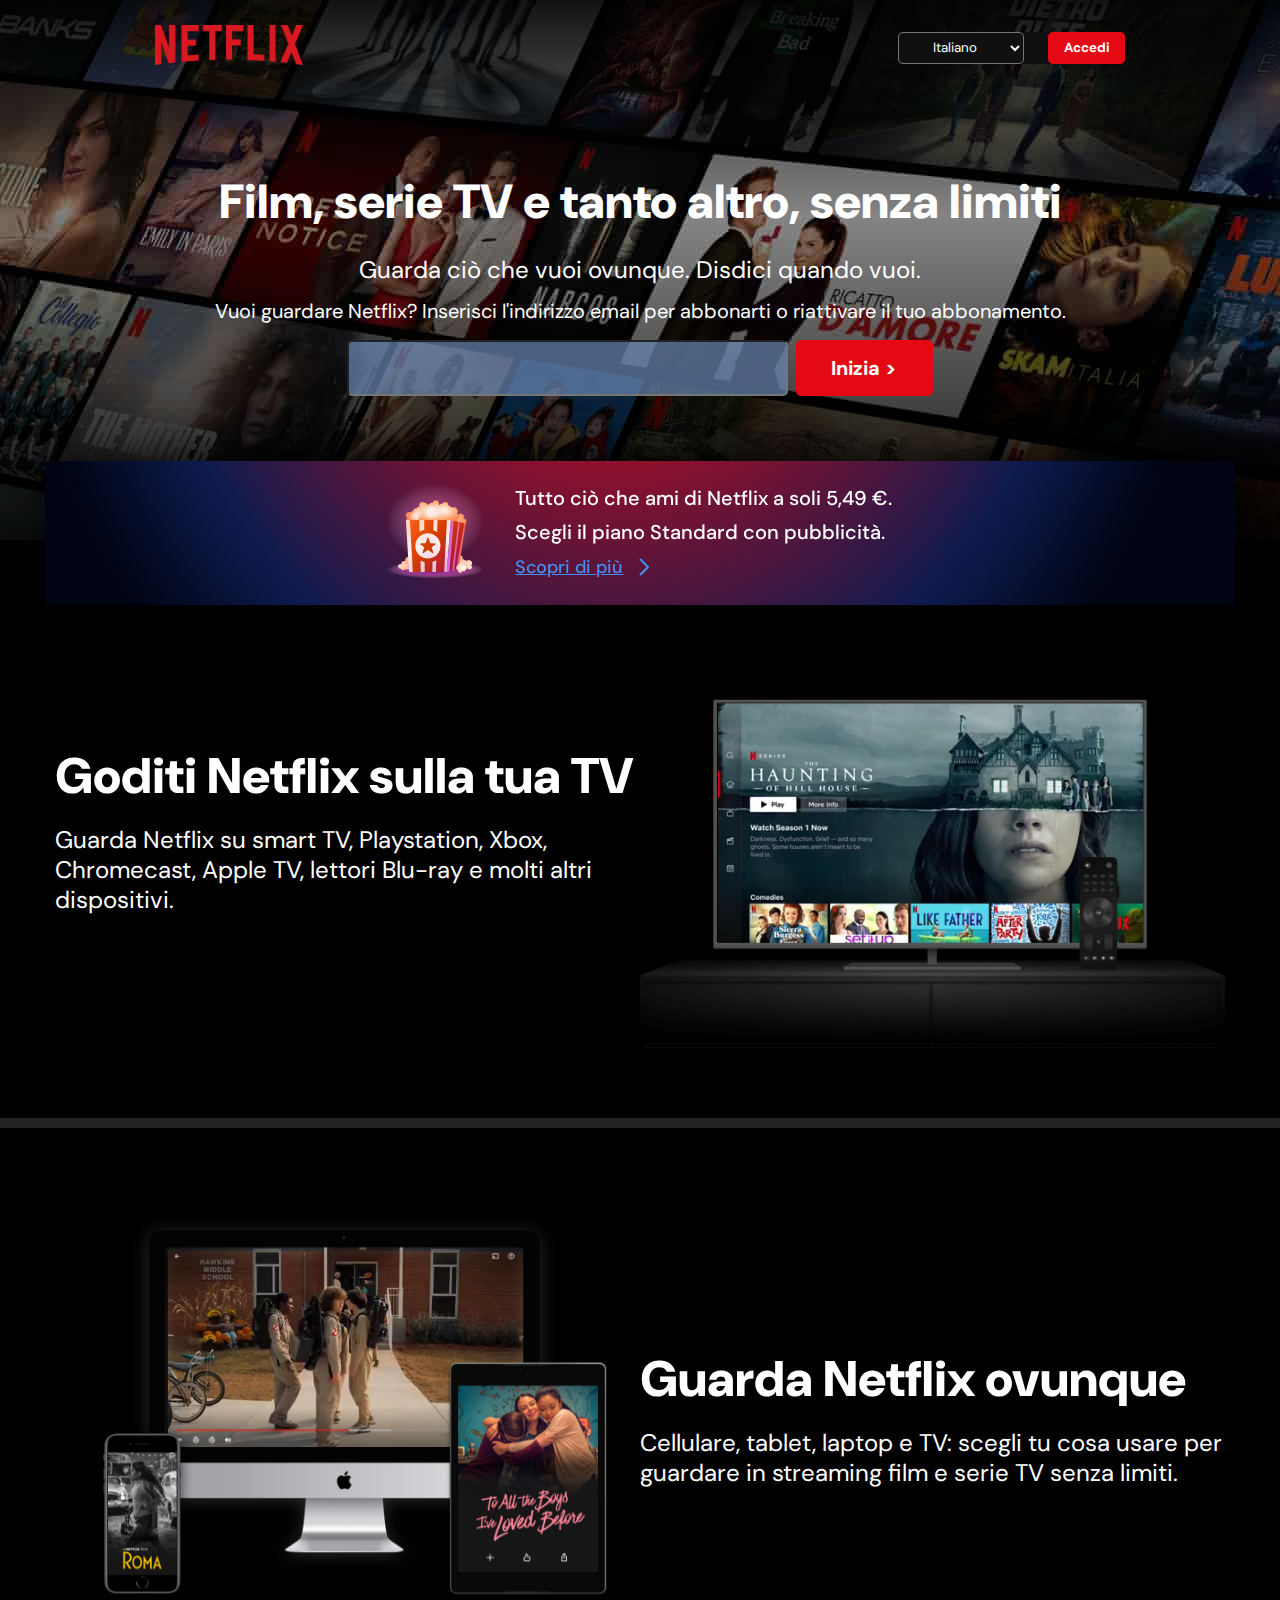
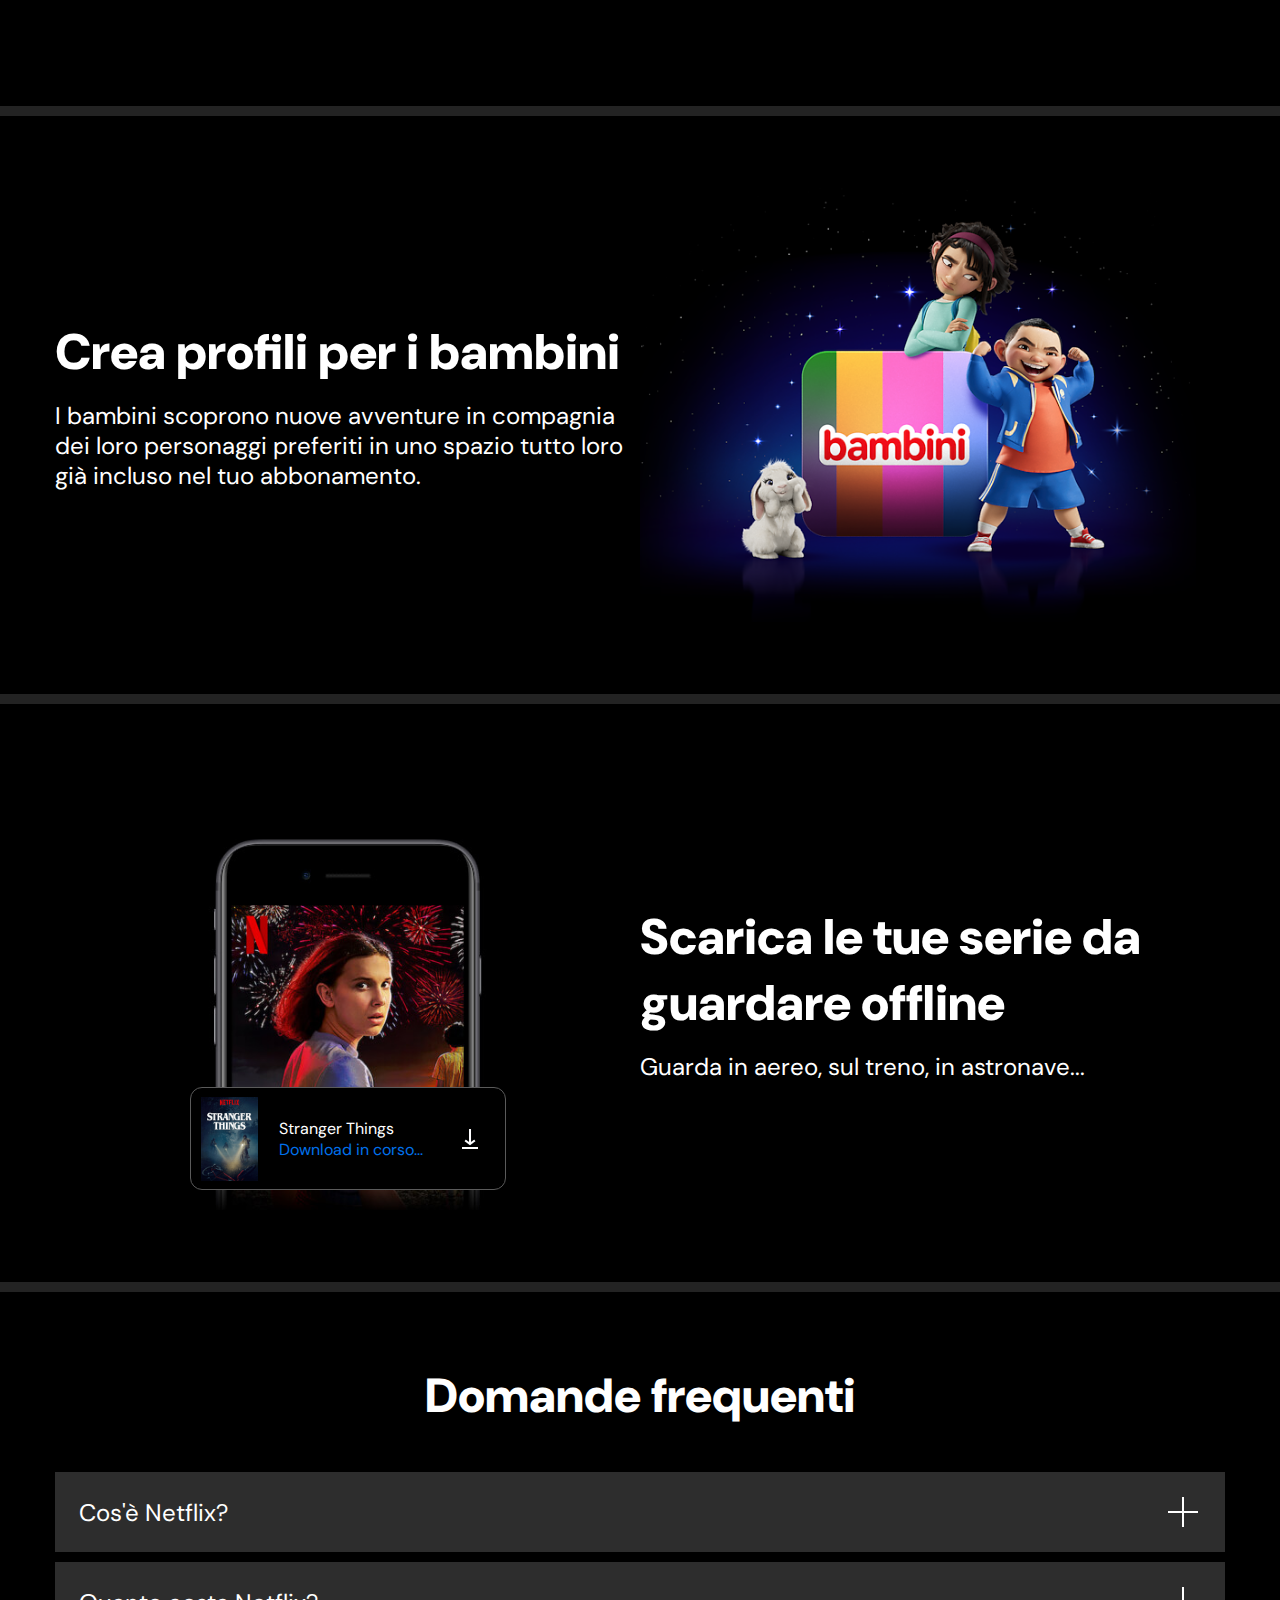
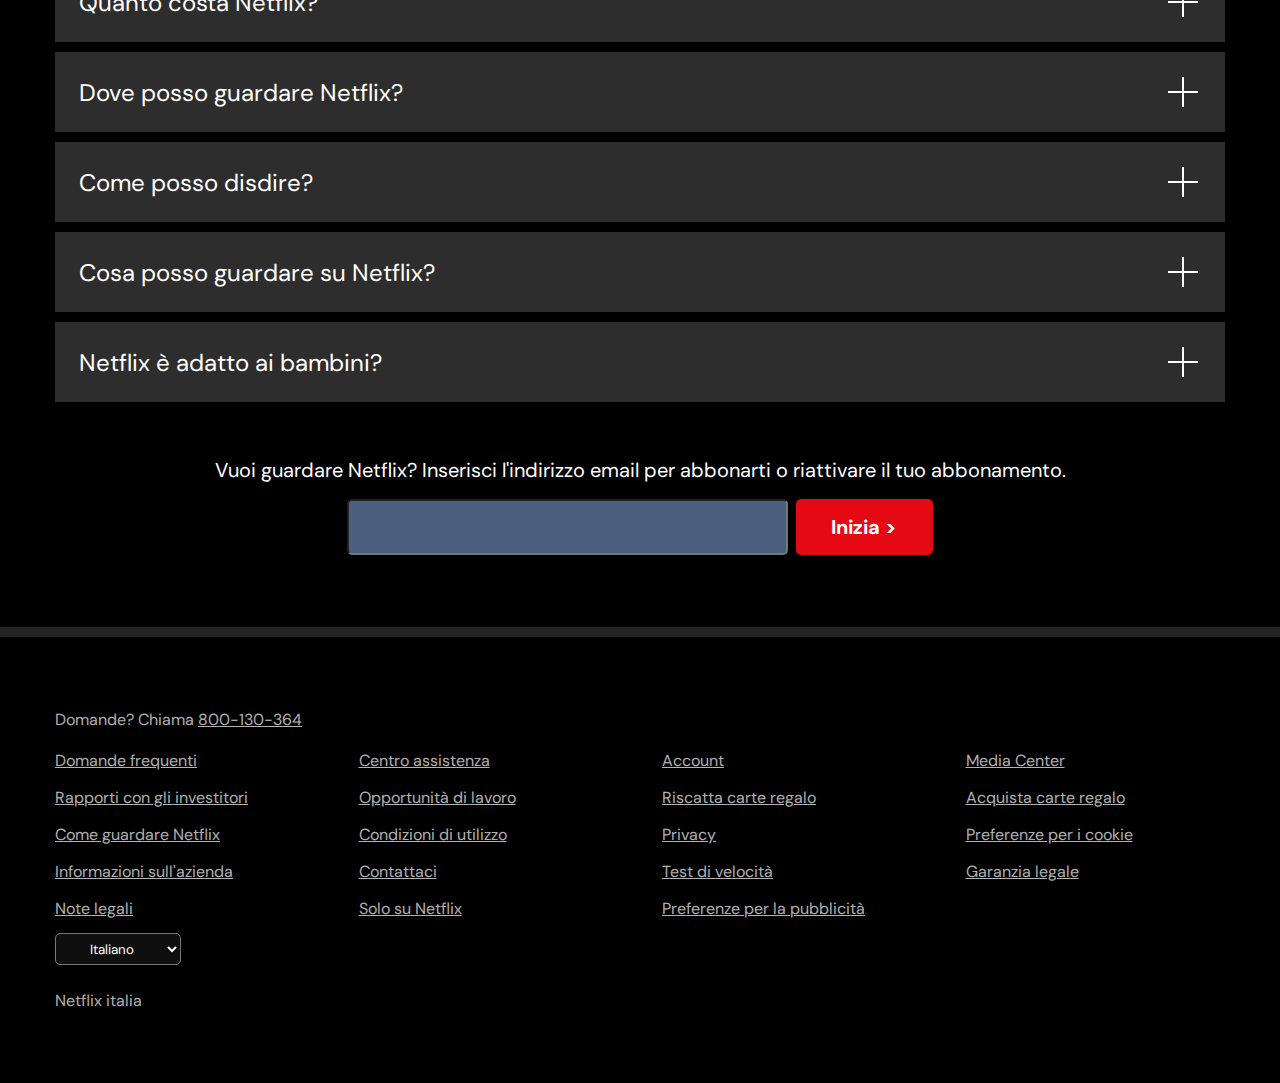
==== commit 22d65417: "footer adjusted" ====
--- a/index.html
+++ b/index.html
@@ -465,7 +465,7 @@
   <div class="divider"></div>
   <footer class="row container section flex column align-center footer-pad">
     <div class="row container flex column">
-      <div class="support_number">
+      <div class="support_number mbot20">
         <p>Domande? Chiama <a href="#">800-130-364</a></p>
       </div>
       <div class="footer_links">
@@ -506,7 +506,7 @@
           <option class="bg-wht reverse-color" value="eng">English</option>
         </select>
       </div>
-      <div class="netflix_tag">Netflix italia</div>
+      <div class="netflix_tag mtop25">Netflix italia</div>
     </div>
   </footer>
 </body>
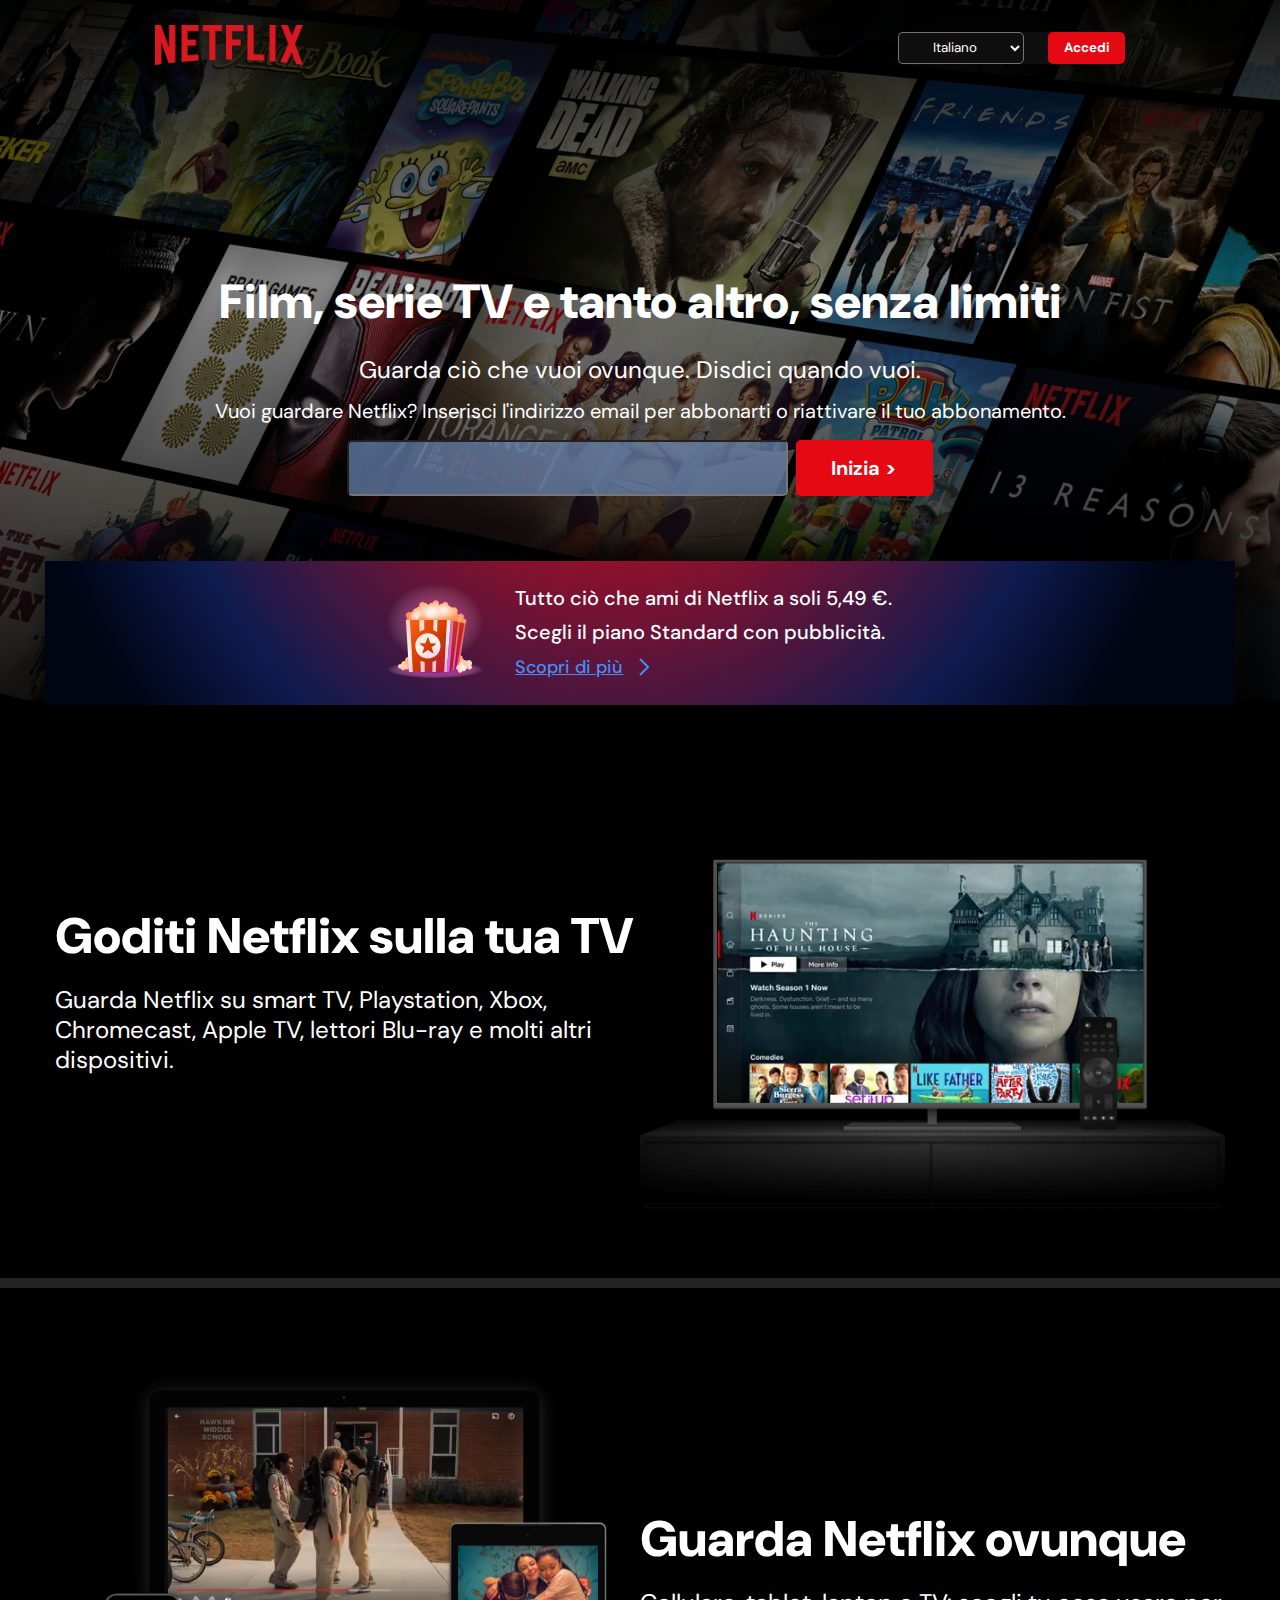
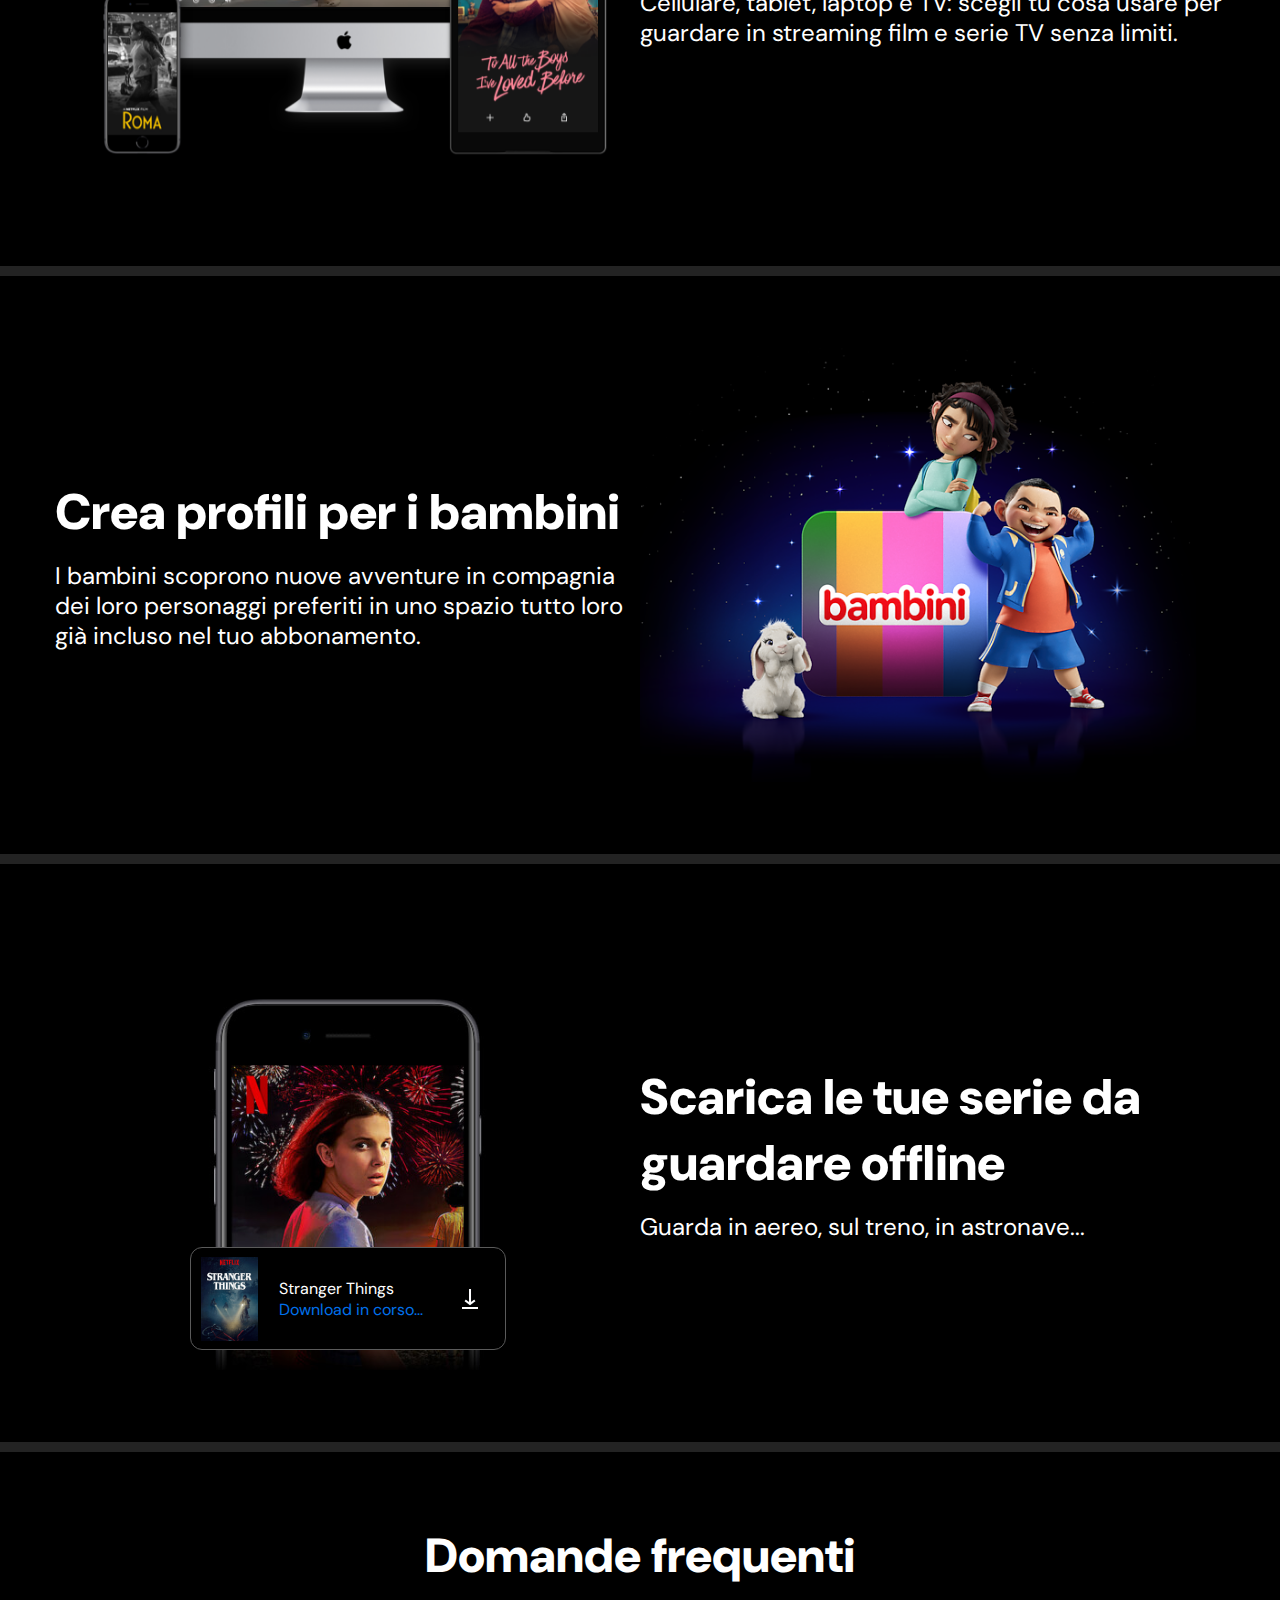
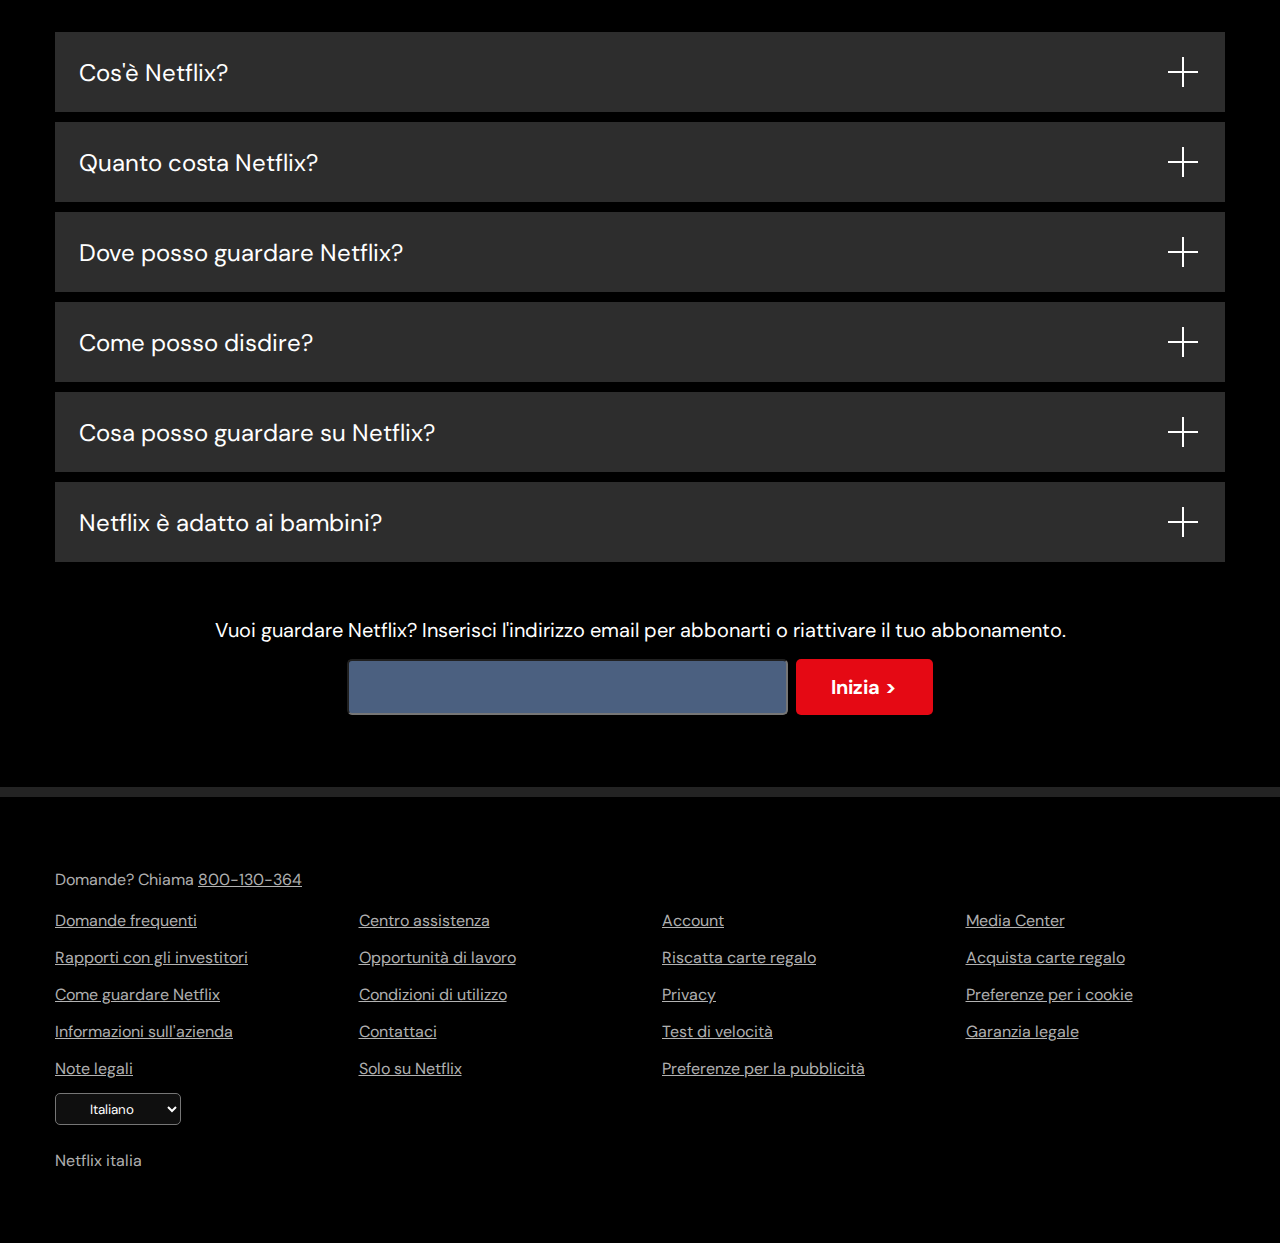
==== commit 4368bb53: "Header height fixed" ====
--- a/index.html
+++ b/index.html
@@ -42,7 +42,7 @@
         </div>
       </nav>
 
-      <div class="row bg">
+      <div class="row bg mtop100">
         <div class="row transparent">
           <div class="row container flex column transparent txt-center container-title">
             <h1 class="transparent main-title">
